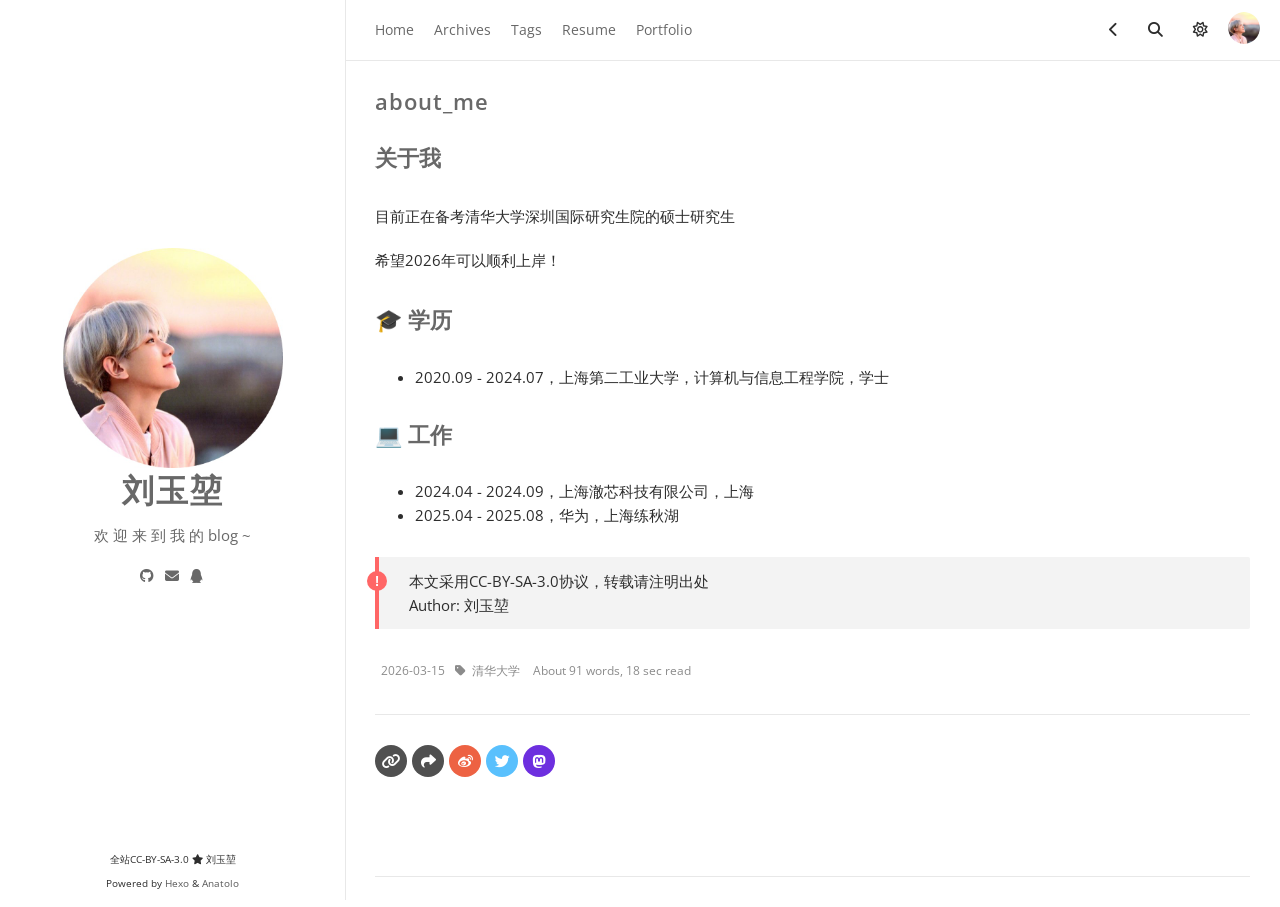
==== 2026/03/15/about-me/index.html @ b04d6e8b "Site updated: 2026-03-17 16:55:32" ====
<!DOCTYPE html><html lang="zh-CN" theme="default"><head><meta charset="utf-8"><meta name="X-UA-Compatible" content="IE=edge"><meta name="author" content="刘玉堃"><title>about_me · 刘玉堃</title><meta name="description" content="关于我目前正在备考清华大学深圳国际研究生院的硕士研究生
希望2026年可以顺利上岸！
🎓 学历
2020.09 - 2024.07，上海第二工业大学，计算机与信息工程学院，学士

💻 工作
2024.04 - 2024.09，上海澈芯科技有限公司，上海
2025.04 - 2025.08，华为，"><meta name="keywords" content="Blog,博客,Hexo"><meta content="width=device-width, initial-scale=1.0, maximum-scale=1.0, user-scalable=0" name="viewport"><meta content="yes" name="apple-mobile-web-app-capable"><meta content="black" name="apple-mobile-web-app-status-bar-style"><meta content="telephone=no" name="format-detection"><meta id="site_data_static" data-url="/"><meta name="renderer" content="webkit"><link rel="shortcut icon" type="image/x-icon" href="/images/yuu.jpg"><link rel="stylesheet" href="/js_complied/bundle.css"><link rel="stylesheet" href="/css/font-awesome.min.css"><link rel="alternate" type="application/atom+xml" title="ATOM 1.0" href="/atom.xml"><link rel="preconnect" href="https://fonts.googleapis.com"><link rel="preconnect" href="https://fonts.gstatic.com" crossorigin><link href="https://fonts.googleapis.com/css2?family=Open+Sans:ital,wght@0,300..800;1,300..800&amp;display=swap" rel="stylesheet"><script src="/js_complied/bundle.js"></script><script>Anatolo.comment.setConfig({"valine":{"enable":false,"appid":null,"appkey":null,"notify":false,"verify":false,"avatar":"mm","placeholder":"hello, world"},"gitment":{"enable":false,"owner":"Your GitHub ID","repo":"Repo to store comments","client_id":"Your client ID","client_secret":"Your client secret"},"gitalk":{"enable":false,"owner":"Your GitHub ID","repo":"Repo to store comments","client_id":"Your client ID","client_secret":"Your client secret"},"duoshuo":null,"disqus":null,"gentie":null})</script><meta name="generator" content="Hexo 8.1.1"></head><body> <main-outlet><div class="page-top animated"><div class="nav"><li><a href="/">Home</a></li><li><a href="/archives">Archives</a></li><li><a href="/tags">Tags</a></li><li><a href="/pdf/resume.pdf">Resume</a></li><li><a href="/pdf/portfolio.pdf">Portfolio</a></li></div><div class="information"><div class="nav_right_btn"><li class="btn-toggle-more"><i class="fa fa-ellipsis"></i></li><li class="btn-go-back"><a class="fa fa-chevron-left" onclick="window.history.go(-1)"> </a></li><li class="btn-search"><a class="fa fa-search" onclick="Anatolo.search.openWindow();"></a></li><li class="btn-toggle-theme"><a class="far fa-sun" onclick="Anatolo.darkLightToggle();"></a></li></div><div class="avatar"><img src="/images/yuu.jpg"></div></div></div><div class="sidebar animated"><div class="sidebar-top"><div class="logo-title"><div class="title"><img src="/images/yuu.jpg" style="width:220px;" alt="favicon"><h3 title=""><a href="/">刘玉堃</a></h3><div class="description"><p>欢 迎 来 到 我 的 blog ~</p></div></div><ul class="social-links"><li><a target="_blank" rel="noopener" href="https://github.com/yuu-liuyukun"><i class="fab fa-github"></i></a></li><li><a href="mailto:2635119206@qq.com"><i class="fa fa-envelope"></i></a></li><li><a href="2635119206"><i class="fab fa-qq"></i></a></li></ul></div></div><div class="footer"><div class="p"><span>全站CC-BY-SA-3.0 </span><i class="fa fa-star"></i><span> 刘玉堃</span></div><div class="by_farbox"><span>Powered by</span><a href="https://hexo.io/zh-cn/" target="_blank"> Hexo</a><span> &</span><a href="https://github.com/Lhcfl/hexo-theme-anatolo" target="_blank"> Anatolo</a></div><div class="beian"></div></div></div><div class="main animated fadeInDown"><div class="autopagerize_page_element"><div class="content"><div class="post-page"><div class="post animated"><div class="post-title"><h3><a>about_me</a></h3></div><div class="post-content"><p><h1 id="关于我"><a href="#关于我" class="headerlink" title="关于我"></a>关于我</h1><p>目前正在备考清华大学深圳国际研究生院的硕士研究生</p>
<p>希望2026年可以顺利上岸！</p>
<h1 id="🎓-学历"><a href="#🎓-学历" class="headerlink" title="🎓 学历"></a>🎓 学历</h1><ul>
<li>2020.09 - 2024.07，上海第二工业大学，计算机与信息工程学院，学士</li>
</ul>
<h1 id="💻-工作"><a href="#💻-工作" class="headerlink" title="💻 工作"></a>💻 工作</h1><ul>
<li>2024.04 - 2024.09，上海澈芯科技有限公司，上海</li>
<li>2025.04 - 2025.08，华为，上海练秋湖</li>
</ul>
</p></div><div class="post-footer"><div class="tip">本文采用CC-BY-SA-3.0协议，转载请注明出处<br>Author: 刘玉堃</div><div class="meta"><div class="info"><i class="fa fa-sun-o"></i><span class="date">2026-03-15</span><i class="fa fa-tag"></i><a class="tag" href="/tags/清华大学/" title="清华大学">清华大学 </a><span>About 91 words, 18 sec  read</span></div></div></div></div><div class="share"><div class="share-btn linkonly"><a class="fa fa-link" onclick="Utils.copyToClipboard(window.location.href)" ref="sidebar"></a></div><div class="share-btn evernote"><a class="fa fa-share" onclick="Anatolo.share.native()" ref="sidebar"></a></div><div class="share-btn weibo"><a class="fab fa-weibo" href="javascript:void((function(s,d,e){try{}catch(e){}var f='http://service.weibo.com/share/share.php?',u=d.location.href,p=['url=',e(u),'&amp;title=',e(d.title),'&amp;appkey=2924220432'].join('');function a(){if(!window.open([f,p].join(''),'mb',['toolbar=0,status=0,resizable=1,width=620,height=450,left=',(s.width-620)/2,',top=',(s.height-450)/2].join('')))u.href=[f,p].join('');};if(/Firefox/.test(navigator.userAgent)){setTimeout(a,0)}else{a()}})(screen,document,encodeURIComponent));"></a></div><div class="share-btn twitter"><a class="fab fa-twitter" target="_blank" rel="noopener" href="http://twitter.com/intent/tweet?text=I%20have%20found%20a%20great%20blog.%0A%0A%E5%88%98%E7%8E%89%E5%A0%83%20%C2%B7%20about_me%0Ahttp://example.com/2026/03/15/about-me/%0A"></a></div><div class="share-btn mastodon"><a class="fab fa-mastodon" target="_blank" rel="noopener" href="https://mastodonshare.com/?text=I%20have%20found%20a%20great%20blog.%0A%0A%E5%88%98%E7%8E%89%E5%A0%83%20%C2%B7%20about_me%0Ahttp://example.com/2026/03/15/about-me/%0A"></a></div></div><div class="pagination"><ul class="clearfix"></ul></div><script>Anatolo.comment.setConfig({"valine":{"enable":false,"appid":null,"appkey":null,"notify":false,"verify":false,"avatar":"mm","placeholder":"hello, world"},"gitment":{"enable":false,"owner":"Your GitHub ID","repo":"Repo to store comments","client_id":"Your client ID","client_secret":"Your client secret"},"gitalk":{"enable":false,"owner":"Your GitHub ID","repo":"Repo to store comments","client_id":"Your client ID","client_secret":"Your client secret"},"duoshuo":null,"disqus":null,"gentie":null})</script></div></div></div></div></main-outlet><script>(async function(){ if (Anatolo.search == null) await Anatolo.getMsg("search-init"); Anatolo.search.config = {translation:{posts:"Posts",pages:"Pages",categories:"Categories",tags:"Tags",untitled:"(Untitled)",} }; })()</script><div class="searchbox ins-search modal-cover"><div class="searchbox-container ins-search-container modal-container"><div class="searchbox-input-wrapper"><input class="searchbox-input ins-search-input" type="text" placeholder="Search..."><span class="searchbox-close"><a class="fa fa-times-circle" onclick="Anatolo.search.closeWindow();"></a></span></div><div class="searchbox-result-wrapper ins-section-wrapper"><div class="ins-section-container"><p>Seraching...</p></div></div></div></div><button class="float-button hide" id="scroll-to-top" onclick="window.scrollTo({top: 0, behavior: 'smooth'})" type="button" title="Scroll to top"><i class="fa fa-angle-up"></i></button><div class="modal-cover" id="success-indicator"><div class="modal-container indicator"><i class="fa fa-check"></i></div></div></body></html>
---- js_complied/bundle.css ----
@charset "UTF-8";
.content {
  height: auto;
  float: right;
  width: calc(100% - 345px);
  margin-top: 60px;
}

.animated {
  animation-fill-mode: both;
  animation-duration: 0.5s;
}

.animated.hinge {
  animation-duration: 0.5s;
}

@keyframes fadeInDown {
  0% {
    opacity: 0;
    transform: translateY(-20px);
  }
  100% {
    opacity: 1;
    transform: translateY(0);
  }
}
.fadeInDown {
  animation-name: fadeInDown;
}

@keyframes fadeOutDown {
  0% {
    opacity: 1;
    transform: translateY(0);
  }
  100% {
    opacity: 0;
    transform: translateY(20px);
  }
}
.fadeOutDown {
  animation-name: fadeOutDown;
}

@keyframes fadeOut {
  0% {
    opacity: 1;
  }
  100% {
    opacity: 0;
  }
}
.fadeOut {
  animation-name: fadeOut;
}

@keyframes fadeIn {
  0% {
    opacity: 0;
  }
  100% {
    opacity: 1;
  }
}
.fadeIn {
  animation-name: fadeIn;
}

.page-top {
  width: calc(100% - 345px);
  position: fixed;
  right: 0;
  z-index: 3;
  transition: background-color 0.8s, border 0.8s;
  background-color: var(--secondary);
  height: 60px;
  border-bottom: 1px solid var(--primary-100);
  display: flex;
  justify-content: space-between;
}
.page-top .nav {
  list-style: none;
  padding: 18px 0 0 10px;
  font-size: 14px;
  max-width: 360px;
  overflow-x: auto;
  overflow-y: hidden;
}
.page-top .nav li {
  position: relative;
  display: initial;
  margin-left: 20px;
}
.page-top .nav a {
  color: var(--secondary-350);
}
.page-top .nav a:hover {
  color: #4786d6;
}
.page-top .nav a.current {
  color: var(--secondary-350);
  padding-bottom: 20px;
  border-bottom: 2px solid #4786d6;
}
.page-top .information {
  margin-top: 12px;
  margin-right: 20px;
  display: flex;
  flex-shrink: 0;
}
.page-top .information .avatar {
  flex: 1 0 auto;
  margin-left: 20px;
}
.page-top .information .avatar img {
  width: 32px;
  height: 32px;
  border-radius: 300px;
}
.page-top .information .nav_right_btn {
  margin-top: 5px;
  margin-right: 0px;
}
.page-top .information .nav_right_btn li {
  display: initial;
  margin-left: 30px;
}
.page-top .information .nav_right_btn li.btn-toggle-more {
  display: none;
}
@media screen and (max-width: 900px) {
  .page-top {
    width: 100%;
    white-space: nowrap;
    overflow-x: hidden;
    overflow-y: hidden;
  }
}
@media screen and (max-width: 500px) {
  .page-top .information {
    background-color: var(--secondary);
  }
  .page-top .information .nav_right_btn.expanded li {
    display: initial;
  }
  .page-top .information .nav_right_btn.expanded li.btn-toggle-more {
    display: none;
  }
  .page-top .information .nav_right_btn li {
    display: none;
  }
  .page-top .information .nav_right_btn li.btn-toggle-more {
    display: initial;
  }
}

.sidebar {
  width: 345px;
  -webkit-background-size: cover;
  background-size: cover;
  background-color: var(--secondary);
  height: 100%;
  transition: all 0.8s;
  top: 0;
  left: 0;
  position: fixed;
  z-index: 4;
  border-right: 1px solid var(--primary-100);
}
.sidebar .logo-title {
  text-align: center;
  margin-top: -50px;
}
.sidebar .logo-title .description {
  font-size: 14px;
  color: var(--secondary-350);
}
.sidebar .logo-title .logo {
  margin: 0 auto;
}
.sidebar .logo-title .title h3 {
  text-transform: none;
  font-size: 2rem;
  font-weight: bold;
  letter-spacing: 2px;
  line-height: 1;
  margin: 0;
}
.sidebar .logo-title .title a {
  text-decoration: none;
  color: var(--secondary-350);
  font-size: 2rem;
  font-weight: bold;
}
.sidebar .social-links {
  list-style: none;
  padding: 0;
  font-size: 14px;
  text-align: center;
}
.sidebar .social-links i {
  margin-right: 3px;
}
.sidebar .social-links li {
  display: inline;
  padding: 0 4px;
  line-height: 0;
}
.sidebar .social-links a {
  color: var(--secondary-350);
}
.sidebar .social-links a:hover {
  color: #4786d6;
}
@media screen and (max-width: 900px) {
  .sidebar {
    width: 100%;
    height: auto;
    position: relative;
    border-right: none;
    z-index: 1;
    top: auto;
  }
  .sidebar .logo-title {
    padding-top: 120px;
    margin-top: 0;
  }
  .sidebar .logo-title .title img {
    width: 100px;
  }
  .sidebar .logo-title .title h3 {
    font-size: 20px;
  }
}

.sidebar-top {
  margin: auto 0;
  display: flex;
  flex-direction: column;
  justify-content: center;
  height: 100%;
}
.sidebar-top .ltr {
  text-align: center;
}

.card {
  margin-left: 5px;
}

.post {
  transition: background-color 0.8s;
  background-color: var(--secondary);
  margin: 30px;
}
.post .post-title h1 {
  text-transform: none;
  font-size: 30px;
  letter-spacing: 5px;
  line-height: 1;
}
.post .post-title h2 {
  text-transform: none;
  letter-spacing: 1px;
  font-size: 28px;
  line-height: 1;
  font-weight: 600;
  color: var(--secondary-350);
}
.post .post-title h3 {
  text-transform: none;
  letter-spacing: 1px;
  line-height: 1;
  font-weight: 600;
  color: var(--primary-high);
  font-size: 22px;
  margin: 0;
}
.post .post-title a {
  text-decoration: none;
  color: var(--secondary-350);
}
.post .post-title a:hover {
  text-decoration: underline;
}
.post .post-content a {
  text-decoration: none;
  color: var(--tertiary);
}
.post .post-content a:hover {
  color: #2f69b3;
}
.post .post-content h1 {
  color: var(--secondary-350);
  font-size: 22px;
  font-weight: 600;
}
.post .post-content h2 {
  color: var(--secondary-350);
  font-size: 20px;
}
.post .post-content h3 {
  color: var(--secondary-350);
  font-size: 18px;
  font-weight: 600;
}
.post .post-content h4 {
  color: var(--secondary-350);
  font-size: 17px;
}
.post .post-content h5 {
  color: var(--secondary-350);
  font-size: 16px;
  font-weight: 600;
}
.post .post-content h6 {
  color: var(--secondary-350);
  font-size: 15px;
}
.post .post-footer {
  padding: 0 0 30px 0;
  border-bottom: 1px solid var(--primary-100);
  transition: border 0.8s;
}
.post .post-footer .meta {
  max-width: 100%;
  height: 25px;
  color: var(--primary-low-mid);
}
.post .post-footer .meta .info {
  float: left;
  font-size: 12px;
}
.post .post-footer .meta .info .date {
  margin-right: 10px;
}
.post .post-footer .meta a {
  text-decoration: none;
  color: var(--primary-low-mid);
  padding-right: 10px;
}
.post .post-footer .meta a:hover {
  color: #4786d6;
}
.post .post-footer .meta i {
  margin-right: 6px;
}
.post .post-footer .tags {
  padding-bottom: 15px;
  font-size: 13px;
}
.post .post-footer .tags ul {
  list-style-type: none;
  display: inline;
  margin: 0;
  padding: 0;
}
.post .post-footer .tags ul li {
  list-style-type: none;
  margin: 0;
  padding-right: 5px;
  display: inline;
}
.post .post-footer .tags a {
  text-decoration: none;
  color: var(--primary-450);
  font-weight: 400;
}
.post .post-footer .tags a:hover {
  text-decoration: none;
}

.pagination {
  margin: 30px;
  padding: 0px 0 56px 0;
  border-bottom: 1px solid var(--primary-100);
  transition: border 0.8s;
}
.pagination ul {
  list-style: none;
  margin: 0;
  padding: 0;
  height: 13px;
}
.pagination ul li {
  margin: 0 2px 0 2px;
  display: inline;
  line-height: 1;
}
.pagination ul li a {
  text-decoration: none;
}
.pagination .pre {
  float: left;
}
.pagination .next {
  float: right;
}

.like-reblog-buttons {
  float: right;
}

.like-button {
  float: right;
  padding: 0 0 0 10px;
}

.reblog-button {
  float: right;
  padding: 0;
}

#install-btn {
  position: fixed;
  bottom: 0px;
  right: 6px;
}

#disqus_thread {
  margin: 30px;
  border-bottom: 1px solid var(--primary-100);
}

.footer {
  clear: both;
  text-align: center;
  font-size: 10px;
  margin: 0 auto;
  bottom: 0;
  position: absolute;
  width: 100%;
  padding-bottom: 5px;
  background-color: var(--secondary);
  transition: background-color 0.8s;
}
.footer a {
  color: var(--secondary-650);
}
.footer a:hover {
  color: #4786d6;
}

.archive {
  width: 100%;
}

.list-with-title {
  font-size: 15px;
  margin: 30px;
  padding: 0;
  line-height: 25px;
}
.list-with-title li {
  list-style-type: none;
  padding: 0;
}
.list-with-title .listing-title {
  font-size: 24px;
  color: var(--secondary-400);
  font-weight: 600;
  line-height: 2.2em;
}
.list-with-title .listing {
  padding: 0;
}
.list-with-title .listing .listing-post {
  padding-bottom: 5px;
  display: flex;
}
.list-with-title .listing .listing-post .post-time {
  flex: 0 0 50px;
  float: right;
  color: var(--secondary-800);
  transition: color 0.8s;
}
.list-with-title .listing .listing-post a {
  flex: 1 1 100%;
  color: var(--secondary-550);
}
.list-with-title .listing .listing-post a:hover {
  color: #4786d6;
}

/* share */
.share {
  margin: 0px 30px;
  display: inline-flex;
}
.share > .share-btn {
  width: 32px;
  height: 32px;
  border-radius: 300px;
  margin-right: 5px;
  background-color: var(--secondary-250);
  transition: all 0.3s;
}
.share > .share-btn a {
  color: var(--secondary);
  padding: 9px;
}
.share > .share-btn:hover {
  background-color: var(--primary);
}
.share .linkonly a {
  padding: 9px 7px;
}
.share .weibo {
  background-color: #ed6243;
}
.share .weibo a {
  color: #fff;
}
.share .weibo:hover {
  background-color: #9c2409;
}
.share .twitter {
  background-color: #59c0fd;
}
.share .twitter a {
  color: #fff;
}
.share .twitter:hover {
  background-color: #2b81b3;
}
.share .mastodon {
  background-color: #6d2fdf;
}
.share .mastodon a {
  color: #fff;
}
.share .mastodon:hover {
  background-color: #4003b1;
}

/* about */
.about {
  margin: 30px;
}
.about h3 {
  font-size: 22px;
}

/* links */
.links {
  margin: 30px;
}
.links h3 {
  font-size: 22px;
}
.links a {
  cursor: pointer;
}

/* Comment style */
.comment-count {
  color: var(--secondary-400);
}

.tab-community {
  color: var(--secondary-400);
}

.read_more {
  font-size: 14px;
}

.back-button {
  padding-top: 30px;
  max-width: 100px;
  padding-left: 40px;
  float: left;
}

/* 默认评论样式 */
#fb_comments_container {
  margin: 30px;
}

/* button style */
a.btn {
  color: var(--secondary-550);
  font-weight: 400;
}

.btn {
  display: inline-block;
  position: relative;
  outline: 0;
  color: var(--primary-450);
  background: transparent;
  font-size: 14px;
  text-align: center;
  text-decoration: none;
  cursor: pointer;
  border: 1px solid var(--primary-150);
  white-space: nowrap;
  font-weight: 400;
  font-style: normal;
  border-radius: 999em;
  transition: color 0.8s, border 0.8s;
}

.btn:hover {
  display: inline-block;
  position: relative;
  outline: 0px;
  color: var(--primary-650);
  background: transparent;
  font-size: 14px;
  text-align: center;
  text-decoration: none;
  cursor: pointer;
  border: 1px solid var(--secondary-250);
  white-space: nowrap;
  font-weight: 400;
  font-style: normal;
  border-radius: 999em;
}

[role=back] {
  padding: 0.5em 1.25em;
  line-height: 1.666em;
}

[role=home] {
  padding: 0.5em 1.25em;
  line-height: 1.666em;
}

[role=navigation] {
  padding: 0.5em 1.25em;
  line-height: 1.666em;
}

[role=tags] {
  padding: 6px 12px;
}

/* Menu样式 */
.menu {
  float: right;
  padding-top: 30px;
}
.menu .btn-down {
  margin: 0px;
}
.menu .btn-down li {
  list-style: none;
  width: 100px;
}
.menu .btn-down li a {
  display: inline-block;
  position: relative;
  padding: 0.5em 1.25em;
  outline: 0;
  color: var(--primary-450);
  background: transparent;
  font-size: 14px;
  text-align: center;
  text-decoration: none;
  cursor: pointer;
  border: 1px solid var(--primary-150);
  white-space: nowrap;
  font-weight: 400;
  font-style: normal;
  border-radius: 999em;
  margin-top: 5px;
}
.menu .btn-down li a:hover {
  position: relative;
  padding: 0.5em 1.25em;
  outline: 0;
  color: var(--secondary);
  background: #3cbd10;
  font-size: 14px;
  text-align: center;
  text-decoration: none;
  cursor: pointer;
  border: 1px solid var(--primary-150);
  white-space: nowrap;
  font-weight: 400;
  font-style: normal;
  border-radius: 999em;
  margin-top: 5px;
}
.menu .btn-down div {
  position: absolute;
  visibility: hidden;
  width: 100px;
  float: right;
}

.page_404 {
  text-align: center;
  padding-top: 50px;
}

/* Tag style */
.tag_btn {
  align-items: center;
  border-radius: 100px;
  color: var(--secondary-250);
  display: inline-flex;
  justify-content: center;
  padding-left: 0.75em;
  padding-right: 0em;
  white-space: nowrap;
  margin: 10px;
}
.tag_btn i {
  margin: 8px;
}
.tag_btn .tag_count {
  align-items: center;
  border-radius: 100px;
  color: var(--secondary-250);
  display: inline-flex;
  font-size: 0.5rem;
  width: 15px;
  height: 15px;
  justify-content: center;
  line-height: 1.5;
  padding: 5px;
  margin: 5px;
  white-space: nowrap;
  background-color: var(--secondary-900);
  transition: background-color 0.8s;
}

/* TOC style */
.tocmenu {
  align-items: center;
  border-top: 1px solid var(--primary-100);
  text-align: center;
  font-size: 13px;
  margin: 0 auto;
  width: 100%;
  list-style: none;
  position: relative;
}

.toclist-container {
  overflow-y: auto;
  max-height: calc(100vh - 600px);
}
.toclist-container::-webkit-scrollbar-thumb {
  color: #4786d6;
  background-color: #4786d6;
}
.toclist-container::-webkit-scrollbar {
  width: 2px;
  color: #4786d6;
  height: auto;
}

.toclist {
  /* width: max-content; */
  border-top: none;
  padding: 0px 30px;
  display: inline-block;
  text-align: left;
}

.in-page.toc-container {
  display: none;
}

@media screen and (max-width: 900px) {
  .post-title h3 {
    line-height: 1.6;
  }
  .content {
    margin-top: 0px;
    top: auto;
    width: 100%;
    z-index: 2;
    /* position: absolute; */
  }
  .footer {
    display: none;
  }
  .tocmenu {
    border-bottom: 1px solid var(--primary-100);
    position: relative;
    text-align: left;
  }
  .toc-mobile .toc-button {
    position: fixed;
    z-index: 900;
    background: #4786d6;
    color: var(--secondary);
    padding: 8px 15px;
    bottom: 0;
    right: 0;
  }
  .toc-mobile:hover .in-page.toc-container {
    right: 0;
  }
  .toclist-container {
    height: auto;
    max-height: calc(100vh - 110px);
  }
  .in-sidebar.toc-container {
    display: none;
  }
  .in-page.toc-container {
    display: block;
    border-left: 1px solid var(--primary-100);
    position: fixed;
    bottom: 0px;
    right: -300px;
    width: 300px;
    transition: all 0.4s;
    background-color: var(--secondary);
    z-index: 999;
  }
  .in-page.toc-container .toc-toggle summary {
    background: #4786d6;
    transition: color 0.8s;
    color: var(--secondary);
    padding: 5px 10px;
  }
  .in-page.toc-container .toc-toggle[open] summary {
    color: #4786d6;
    transition: background-color 0.8s;
    background: var(--secondary);
    padding: 4px;
    text-align: center;
  }
}
.friend-link-container {
  display: inline-block;
}

.friend-link-box {
  width: 350px;
  margin: 10px;
  padding: 10px;
  border: 1px solid var(--primary-100);
  border-radius: 10px;
  display: grid;
  grid-template: auto/84px auto;
}

.friend-link-meta {
  padding: 10px;
}

.friend-link-title {
  font-weight: 700;
}

.friend-link-avatar {
  width: 64px;
  margin-right: 10px;
}

.friend-link-avatar img {
  width: 64px;
}

.float-button {
  position: fixed;
  width: 50px;
  height: 50px;
  background-color: var(--secondary);
  border: 1px solid var(--primary-300);
  right: 10px;
  border-radius: 100%;
  transition: all 0.3s;
}
.float-button:hover {
  background-color: var(--secondary-950);
}
.float-button:active {
  background-color: var(--secondary-900);
}
.float-button.hide {
  transform: translateX(100px);
}
.float-button i {
  font-size: 200%;
  color: var(--primary-500);
}
.float-button#scroll-to-top {
  bottom: 50px;
}

.modal-cover {
  display: none;
  perspective: 50em;
  top: 0;
  left: 0;
  width: 100%;
  height: 100%;
  z-index: 100;
  background: rgba(0, 0, 0, 0.7);
  transform-origin: 0%;
  perspective-origin: top center;
}

.modal-cover.show {
  display: block;
}

.modal-cover,
.modal-cover .modal-container {
  position: fixed;
  overflow: hidden;
}

.modal-cover .modal-container {
  left: 50%;
  z-index: 101;
}

.indicator {
  top: 50vh;
  transform: translate(-35px, -35px);
  width: 70px;
  height: 70px;
  border-radius: 10px;
  background: var(--secondary);
  display: flex;
  align-items: center;
  justify-content: center;
}
.indicator i {
  font-size: 300%;
  color: var(--primary-800);
}

.tip {
  position: relative;
  margin: 2em 0;
  padding: 12px 24px 12px 30px;
  border-left: 4px solid #f66;
  border-top-right-radius: 2px;
  border-bottom-right-radius: 2px;
  background-color: var(--secondary-950);
}
.tip:before {
  position: absolute;
  top: 14px;
  left: -12px;
  content: "!";
  width: 20px;
  height: 20px;
  border-radius: 100%;
  transition: color 0.8s;
  color: var(--secondary);
  font-size: 14px;
  line-height: 20px;
  font-weight: bold;
  text-align: center;
  background-color: #f66;
  font-family: "Dosis", "Source Sans Pro", "Helvetica Neue", Arial, sans-serif;
}

.toc {
  border: 1px solid #f0f0f0;
  margin-bottom: 20px;
  padding: 10px 30px;
}

.tag_box {
  position: relative;
  width: 80%;
  margin-top: 1%;
  margin-left: 7.2%;
}@charset "UTF-8";
:root {
  --mono-font-face: "mononoki", "Consolas", "Roboto Mono", "Lucida Console", "Trebuchet MS", "Courier New", "courier",
    monospace;
}

.content > .post > .post-content > p {
  word-wrap: break-word;
  word-break: break-all;
}

#ds-thread,
#disqus_thread,
#cloud-tie-wrapper {
  margin: 0 30px !important;
}

html {
  -webkit-font-smoothing: antialiased;
  height: 100%;
  max-height: 100%;
  padding: 0;
  margin: 0;
}

body {
  padding: 0;
  margin: 0;
  line-height: 1.6em;
  color: var(--primary-high);
  font-family: "Open Sans", Helvetica, Arial, "PingHei", "PingFang SC", Helvetica, "Work Sans", "Hiragino Sans GB", "Microsoft YaHei", SimSun, sans-serif;
  font-size: 15px;
  width: 100%;
  margin: 0 auto 30px auto;
  background-color: var(--secondary);
  transition: background-color 0.8s, color 0.8s;
}

.clear {
  clear: both;
  display: block;
  overflow: hidden;
  visibility: hidden;
  width: 0;
  height: 0;
}

h1,
h2,
h3,
h4,
h5,
h6 {
  text-rendering: optimizeLegibility;
  line-height: 1;
  margin: 2rem 0;
}

h1 {
  font-size: 2.1rem;
  line-height: 1.2em;
}

h2 {
  font-size: 1.9rem;
  line-height: 1.2em;
}

h3 {
  font-size: 1.75rem;
}

h4 {
  font-size: 1.3rem;
}

h5 {
  font-size: 1.2rem;
}

h6 {
  font-size: 1.1rem;
}

img {
  max-width: 100%;
  height: auto;
}

p,
ul,
ol,
dl {
  margin: 1em 0;
}

ol ol,
ul ul,
ul ol,
ol ul {
  margin: 0.4em 0;
}

ol.toclist-child {
  padding-inline-start: 15px;
}

ul p,
ol p,
li p,
.content li p,
blockquote p,
.content blockquote p,
.post blockquote p,
.post li p {
  margin: 0;
  overflow: visible;
}

a img {
  border: none;
}

p {
  line-height: 1.9em;
  font-weight: 400;
  font-size: 15px;
}

a {
  text-decoration: none;
}

a:link,
a:visited {
  opacity: 1;
  -webkit-transition: all 0.15s linear;
  -moz-transition: all 0.15s linear;
  -o-transition: all 0.15s linear;
  -ms-transition: all 0.15s linear;
  transition: all 0.15s linear;
  color: var(--primary-700);
}

a:hover,
a:active {
  color: var(--tertiary);
}

dl dt {
  float: left;
  width: 180px;
  overflow: hidden;
  clear: left;
  text-align: right;
  text-overflow: ellipsis;
  white-space: nowrap;
  font-weight: bold;
  margin-bottom: 1em;
}
dl dd {
  margin-left: 200px;
  margin-bottom: 1em;
}

hr {
  display: block;
  height: 1px;
  border: 0;
  border-top: 1px solid var(--primary-100);
  margin: 3.2em 0;
  padding: 0;
}

blockquote {
  box-sizing: border-box;
  margin: 1.6em 0 1.6em 0em;
  padding: 0 0 0 1.6em;
  border-left: #f66 0.3em solid;
  background-color: cssrgba(var(--primary-rgb), 0.03);
}
blockquote p {
  margin: 0.8em 0;
  padding: 1em 0;
}
blockquote small {
  display: inline-block;
  margin: 0.8em 0 0.8em 1.5em;
  font-size: 0.9em;
  color: #ccc;
}
blockquote small:before {
  content: "— ";
}
blockquote cite {
  font-weight: bold;
}
blockquote cite a {
  font-weight: normal;
}

mark {
  background-color: #ffc336;
}

code,
tt {
  padding: 1px 3px;
  font-family: var(--mono-font-face);
  white-space: pre-wrap;
  background-color: var(--secondary-950);
  transition: background-color 0.8s, border 0.8s;
  color: var(--primary-700);
  border-radius: 3px;
}

pre {
  font-size: 15px;
  background-color: var(--secondary-950) !important;
  font-family: var(--mono-font-face) !important;
  color: var(--primary-700) !important;
}

kbd {
  display: inline-block;
  margin-bottom: 0.4em;
  padding: 1px 8px;
  border: var(--primary-200) 1px solid;
  color: var(--primary-700);
  font-size: 0.9em;
  font-weight: bold;
  background: var(--primary-50);
  border-radius: 4px;
  box-shadow: 0 1px 0 rgba(0, 0, 0, 0.2), 0 1px 0 0 white inset;
}

table {
  -moz-box-sizing: border-box;
  box-sizing: border-box;
  margin: 1em 0;
  width: 100%;
  max-width: 100%;
  border-width: 1px;
  border-style: solid;
  background-color: transparent;
}

table,
table tr,
table tr td,
table tr th {
  border-color: transparent;
}

table th {
  color: var(--primary-700);
  background-color: rgba(63, 185, 237, 0.15);
}

tr th {
  border-bottom-width: 1px;
  border-bottom-style: solid;
}

tr th,
tr td {
  padding: 5px 20px;
  border-right: 1px solid;
  font-size: 1rem;
}

tr th:last-child,
tr td:last-child {
  border-right: 0px;
}

table th {
  font-weight: bold;
}

table tbody > tr:nth-child(odd) > td,
table tbody > tr:nth-child(odd) > th {
  background-color: var(--secondary-950);
}

.gist {
  font-size: 12px;
}
.gist table {
  margin: 0;
  width: auto;
}
.gist table pre {
  font-size: 12px;
}
.gist table .line-numbers {
  font-size: 12px;
}

.katex .katex-html {
  display: none;
}@charset "UTF-8";
figure.highlight {
  position: relative !important;
  margin: 1em 0 !important;
  border-radius: 2px !important;
  line-height: 1.1em !important;
  background-color: var(--secondary-950) !important;
  overflow-x: auto !important;
  padding-left: 1em;
}
figure.highlight table,
figure.highlight tr,
figure.highlight td {
  width: 100% !important;
  border-collapse: collapse !important;
  padding: 0 !important;
  margin: 0 !important;
}
figure.highlight .gutter {
  width: fit-content !important;
  line-height: 1.5em !important;
  font-size: 15px;
  padding: 0em 1em 0em 0em !important;
  user-select: none;
}
figure.highlight .gutter pre {
  color: rgb(212, 148, 75) !important;
}
body.disable-line-number figure.highlight .gutter {
  display: none;
}
figure.highlight .code pre {
  padding: 1.2em 1em 1.2em 0 !important;
  line-height: 1.5em !important;
  margin: 0 !important;
}
figure.highlight .code:after {
  position: absolute !important;
  top: 0 !important;
  right: 0 !important;
  color: #ccc !important;
  text-align: right !important;
  font-size: 0.75em !important;
  padding: 5px 10px 0 !important;
  line-height: 15px !important;
  height: 15px !important;
  font-weight: 600 !important;
}
figure.highlight.sap-abap .code:after, figure.highlight.abap .code:after {
  content: "ABAP";
}
figure.highlight.abnf .code:after {
  content: "ABNF";
}
figure.highlight.accesslog .code:after {
  content: "Access logs";
}
figure.highlight.ada .code:after {
  content: "Ada";
}
figure.highlight.apex .code:after {
  content: "Apex";
}
figure.highlight.arduino .code:after, figure.highlight.ino .code:after {
  content: "Arduino( C++ w/Arduino libs)";
}
figure.highlight.armasm .code:after, figure.highlight.arm .code:after {
  content: "ARM assembler";
}
figure.highlight.avrasm .code:after {
  content: "AVR assembler";
}
figure.highlight.actionscript .code:after, figure.highlight.as .code:after {
  content: "ActionScript";
}
figure.highlight.alan .code:after, figure.highlight.i .code:after {
  content: "Alan IF";
}
figure.highlight.ln .code:after {
  content: "Alan";
}
figure.highlight.angelscript .code:after, figure.highlight.asc .code:after {
  content: "AngelScript";
}
figure.highlight.apache .code:after, figure.highlight.apacheconf .code:after {
  content: "Apache";
}
figure.highlight.applescript .code:after, figure.highlight.osascript .code:after {
  content: "AppleScript";
}
figure.highlight.arcade .code:after {
  content: "Arcade";
}
figure.highlight.asciidoc .code:after, figure.highlight.adoc .code:after {
  content: "AsciiDoc";
}
figure.highlight.aspectj .code:after {
  content: "AspectJ";
}
figure.highlight.autohotkey .code:after {
  content: "AutoHotkey";
}
figure.highlight.autoit .code:after {
  content: "AutoIt";
}
figure.highlight.awk .code:after, figure.highlight.mawk .code:after, figure.highlight.nawk .code:after, figure.highlight.gawk .code:after {
  content: "Awk";
}
figure.highlight.ballerina .code:after, figure.highlight.bal .code:after {
  content: "Ballerina";
}
figure.highlight.bash .code:after, figure.highlight.sh .code:after, figure.highlight.zsh .code:after {
  content: "Bash";
}
figure.highlight.basic .code:after {
  content: "Basic";
}
figure.highlight.bbcode .code:after {
  content: "BBCode";
}
figure.highlight.blade .code:after {
  content: "Blade( Laravel)";
}
figure.highlight.bnf .code:after {
  content: "BNF";
}
figure.highlight.bqn .code:after {
  content: "BQN";
}
figure.highlight.brainfuck .code:after, figure.highlight.bf .code:after {
  content: "Brainfuck";
}
figure.highlight.csharp .code:after, figure.highlight.cs .code:after {
  content: "C#";
}
figure.highlight.c .code:after, figure.highlight.h .code:after {
  content: "C";
}
figure.highlight.cpp .code:after, figure.highlight.hpp .code:after, figure.highlight.cc .code:after, figure.highlight.hh .code:after, figure.highlight.cxx .code:after, figure.highlight.hxx .code:after, figure.highlight.c\\\+\\\+ .code:after, figure.highlight.h\\\+\\\+ .code:after {
  content: "C++";
}
figure.highlight.cal .code:after {
  content: "C/AL";
}
figure.highlight.c3 .code:after {
  content: "C3";
}
figure.highlight.cos .code:after, figure.highlight.cls .code:after {
  content: "Cache Object Script";
}
figure.highlight.candid .code:after, figure.highlight.did .code:after {
  content: "Candid";
}
figure.highlight.cmake .code:after {
  content: "CMake";
}
figure.highlight.cobol .code:after, figure.highlight.standard-cobol .code:after {
  content: "COBOL";
}
figure.highlight.codeowners .code:after {
  content: "CODEOWNERS";
}
figure.highlight.coq .code:after {
  content: "Coq";
}
figure.highlight.csp .code:after {
  content: "CSP";
}
figure.highlight.css .code:after {
  content: "CSS";
}
figure.highlight.capnproto .code:after, figure.highlight.capnp .code:after {
  content: "Cap’n Proto";
}
figure.highlight.chaos .code:after, figure.highlight.kaos .code:after {
  content: "Chaos";
}
figure.highlight.chapel .code:after, figure.highlight.chpl .code:after {
  content: "Chapel";
}
figure.highlight.cisco .code:after {
  content: "Cisco CLI";
}
figure.highlight.clojure .code:after, figure.highlight.clj .code:after {
  content: "Clojure";
}
figure.highlight.coffeescript .code:after, figure.highlight.coffee .code:after, figure.highlight.cson .code:after, figure.highlight.iced .code:after {
  content: "CoffeeScript";
}
figure.highlight.cpc .code:after {
  content: "CpcdosC+";
}
figure.highlight.crmsh .code:after, figure.highlight.crm .code:after, figure.highlight.pcmk .code:after {
  content: "Crmsh";
}
figure.highlight.crystal .code:after, figure.highlight.cr .code:after {
  content: "Crystal";
}
figure.highlight.curl .code:after {
  content: "cURL";
}
figure.highlight.cypher .code:after {
  content: "Cypher( Neo4j)";
}
figure.highlight.d .code:after {
  content: "D";
}
figure.highlight.dafny .code:after {
  content: "Dafny";
}
figure.highlight.dart .code:after {
  content: "Dart";
}
figure.highlight.dpr .code:after, figure.highlight.dfm .code:after, figure.highlight.pas .code:after, figure.highlight.pascal .code:after {
  content: "Delphi";
}
figure.highlight.diff .code:after, figure.highlight.patch .code:after {
  content: "Diff";
}
figure.highlight.django .code:after, figure.highlight.jinja .code:after {
  content: "Django";
}
figure.highlight.dns .code:after, figure.highlight.zone .code:after, figure.highlight.bind .code:after {
  content: "DNS Zone file";
}
figure.highlight.dockerfile .code:after, figure.highlight.docker .code:after {
  content: "Dockerfile";
}
figure.highlight.dos .code:after, figure.highlight.bat .code:after, figure.highlight.cmd .code:after {
  content: "DOS";
}
figure.highlight.dsconfig .code:after {
  content: "dsconfig";
}
figure.highlight.dts .code:after {
  content: "DTS( Device Tree)";
}
figure.highlight.dust .code:after, figure.highlight.dst .code:after {
  content: "Dust";
}
figure.highlight.dylan .code:after {
  content: "Dylan";
}
figure.highlight.ebnf .code:after {
  content: "EBNF";
}
figure.highlight.elixir .code:after {
  content: "Elixir";
}
figure.highlight.elm .code:after {
  content: "Elm";
}
figure.highlight.erlang .code:after, figure.highlight.erl .code:after {
  content: "Erlang";
}
figure.highlight.excel .code:after, figure.highlight.xls .code:after, figure.highlight.xlsx .code:after {
  content: "Excel";
}
figure.highlight.extempore .code:after, figure.highlight.xtlang .code:after, figure.highlight.xtm .code:after {
  content: "Extempore";
}
figure.highlight.fsharp .code:after, figure.highlight.fs .code:after, figure.highlight.fsx .code:after, figure.highlight.fsi .code:after, figure.highlight.fsscript .code:after {
  content: "F#";
}
figure.highlight.fix .code:after {
  content: "FIX";
}
figure.highlight.flix .code:after {
  content: "Flix";
}
figure.highlight.fortran .code:after, figure.highlight.f90 .code:after, figure.highlight.f95 .code:after {
  content: "Fortran";
}
figure.highlight.func .code:after {
  content: "FunC";
}
figure.highlight.gcode .code:after, figure.highlight.nc .code:after {
  content: "G-Code";
}
figure.highlight.gams .code:after, figure.highlight.gms .code:after {
  content: "Gams";
}
figure.highlight.gauss .code:after, figure.highlight.gss .code:after {
  content: "GAUSS";
}
figure.highlight.godot .code:after, figure.highlight.gdscript .code:after {
  content: "GDScript";
}
figure.highlight.gherkin .code:after {
  content: "Gherkin";
}
figure.highlight.hbs .code:after, figure.highlight.glimmer .code:after, figure.highlight.htmlbars .code:after {
  content: "Glimmer and EmberJS";
}
figure.highlight.gn .code:after, figure.highlight.gni .code:after {
  content: "GN for Ninja";
}
figure.highlight.go .code:after, figure.highlight.golang .code:after {
  content: "Go";
}
figure.highlight.gf .code:after {
  content: "Grammatical Framework";
}
figure.highlight.golo .code:after, figure.highlight.gololang .code:after {
  content: "Golo";
}
figure.highlight.gradle .code:after {
  content: "Gradle";
}
figure.highlight.graphql .code:after, figure.highlight.gql .code:after {
  content: "GraphQL";
}
figure.highlight.groovy .code:after {
  content: "Groovy";
}
figure.highlight.gsql .code:after {
  content: "GSQL";
}
figure.highlight.xml .code:after, figure.highlight.html .code:after, figure.highlight.xhtml .code:after, figure.highlight.rss .code:after, figure.highlight.atom .code:after, figure.highlight.xjb .code:after, figure.highlight.xsd .code:after, figure.highlight.xsl .code:after, figure.highlight.plist .code:after, figure.highlight.svg .code:after {
  content: "HTML, XML";
}
figure.highlight.http .code:after, figure.highlight.https .code:after {
  content: "HTTP";
}
figure.highlight.haml .code:after {
  content: "Haml";
}
figure.highlight.handlebars .code:after, figure.highlight.hbs .code:after {
  content: "Handlebars";
}
figure.highlight.haskell .code:after, figure.highlight.hs .code:after {
  content: "Haskell";
}
figure.highlight.haxe .code:after, figure.highlight.hx .code:after {
  content: "Haxe";
}
figure.highlight.hlsl .code:after {
  content: "High-level shader language";
}
figure.highlight.hy .code:after, figure.highlight.hylang .code:after {
  content: "Hy";
}
figure.highlight.ini .code:after, figure.highlight.toml .code:after {
  content: "Ini, TOML";
}
figure.highlight.inform7 .code:after, figure.highlight.i7 .code:after {
  content: "Inform7";
}
figure.highlight.irpf90 .code:after {
  content: "IRPF90";
}
figure.highlight.iptables .code:after {
  content: "Iptables";
}
figure.highlight.json .code:after, figure.highlight.jsonc .code:after {
  content: "JSON";
}
figure.highlight.java .code:after, figure.highlight.jsp .code:after {
  content: "Java";
}
figure.highlight.javascript .code:after, figure.highlight.js .code:after, figure.highlight.jsx .code:after {
  content: "JavaScript";
}
figure.highlight.jolie .code:after, figure.highlight.iol .code:after, figure.highlight.ol .code:after {
  content: "Jolie";
}
figure.highlight.julia .code:after, figure.highlight.jl .code:after {
  content: "Julia";
}
figure.highlight.julia-repl .code:after {
  content: "Julia REPL";
}
figure.highlight.kotlin .code:after, figure.highlight.kt .code:after {
  content: "Kotlin";
}
figure.highlight.lang .code:after {
  content: "Lang";
}
figure.highlight.tex .code:after {
  content: "LaTeX";
}
figure.highlight.leaf .code:after {
  content: "Leaf";
}
figure.highlight.lean .code:after {
  content: "Lean";
}
figure.highlight.lasso .code:after, figure.highlight.ls .code:after, figure.highlight.lassoscript .code:after {
  content: "Lasso";
}
figure.highlight.less .code:after {
  content: "Less";
}
figure.highlight.ldif .code:after {
  content: "LDIF";
}
figure.highlight.lisp .code:after {
  content: "Lisp";
}
figure.highlight.livecodeserver .code:after {
  content: "LiveCode Server";
}
figure.highlight.livescript .code:after, figure.highlight.ls .code:after {
  content: "LiveScript";
}
figure.highlight.lookml .code:after {
  content: "LookML";
}
figure.highlight.lua .code:after {
  content: "Lua";
}
figure.highlight.luau .code:after {
  content: "Luau";
}
figure.highlight.macaulay2 .code:after {
  content: "Macaulay2";
}
figure.highlight.makefile .code:after, figure.highlight.mk .code:after, figure.highlight.mak .code:after, figure.highlight.make .code:after {
  content: "Makefile";
}
figure.highlight.markdown .code:after, figure.highlight.md .code:after, figure.highlight.mkdown .code:after, figure.highlight.mkd .code:after {
  content: "Markdown";
}
figure.highlight.mathematica .code:after, figure.highlight.mma .code:after, figure.highlight.wl .code:after {
  content: "Mathematica";
}
figure.highlight.matlab .code:after {
  content: "Matlab";
}
figure.highlight.maxima .code:after {
  content: "Maxima";
}
figure.highlight.mel .code:after {
  content: "Maya Embedded Language";
}
figure.highlight.mercury .code:after {
  content: "Mercury";
}
figure.highlight.mips .code:after, figure.highlight.mipsasm .code:after {
  content: "MIPS Assembler";
}
figure.highlight.mint .code:after {
  content: "Mint";
}
figure.highlight.mirth .code:after {
  content: "Mirth";
}
figure.highlight.mirc .code:after, figure.highlight.mrc .code:after {
  content: "mIRC Scripting Language";
}
figure.highlight.mizar .code:after {
  content: "Mizar";
}
figure.highlight.mkb .code:after {
  content: "MKB";
}
figure.highlight.mlir .code:after {
  content: "MLIR";
}
figure.highlight.mojolicious .code:after {
  content: "Mojolicious";
}
figure.highlight.monkey .code:after {
  content: "Monkey";
}
figure.highlight.moonscript .code:after, figure.highlight.moon .code:after {
  content: "Moonscript";
}
figure.highlight.motoko .code:after, figure.highlight.mo .code:after {
  content: "Motoko";
}
figure.highlight.n1ql .code:after {
  content: "N1QL";
}
figure.highlight.nsis .code:after {
  content: "NSIS";
}
figure.highlight.never .code:after {
  content: "Never";
}
figure.highlight.nginx .code:after, figure.highlight.nginxconf .code:after {
  content: "Nginx";
}
figure.highlight.nim .code:after, figure.highlight.nimrod .code:after {
  content: "Nim";
}
figure.highlight.nix .code:after {
  content: "Nix";
}
figure.highlight.oak .code:after {
  content: "Oak";
}
figure.highlight.ocl .code:after {
  content: "Object Constraint Language";
}
figure.highlight.ocaml .code:after, figure.highlight.ml .code:after {
  content: "OCaml";
}
figure.highlight.objectivec .code:after, figure.highlight.mm .code:after, figure.highlight.objc .code:after, figure.highlight.obj-c .code:after {
  content: "Objective C";
}
figure.highlight.glsl .code:after {
  content: "OpenGL Shading Language";
}
figure.highlight.openscad .code:after, figure.highlight.scad .code:after {
  content: "OpenSCAD";
}
figure.highlight.ruleslanguage .code:after {
  content: "Oracle Rules Language";
}
figure.highlight.oxygene .code:after {
  content: "Oxygene";
}
figure.highlight.pf .code:after {
  content: "PF";
}
figure.highlight.php .code:after {
  content: "PHP";
}
figure.highlight.papyrus .code:after, figure.highlight.psc .code:after {
  content: "Papyrus";
}
figure.highlight.parser3 .code:after {
  content: "Parser3";
}
figure.highlight.perl .code:after, figure.highlight.pl .code:after, figure.highlight.pm .code:after {
  content: "Perl";
}
figure.highlight.phix .code:after {
  content: "Phix";
}
figure.highlight.pine .code:after, figure.highlight.pinescript .code:after {
  content: "Pine Script";
}
figure.highlight.plaintext .code:after, figure.highlight.txt .code:after, figure.highlight.text .code:after {
  content: "Plaintext";
}
figure.highlight.pony .code:after {
  content: "Pony";
}
figure.highlight.pgsql .code:after, figure.highlight.postgres .code:after, figure.highlight.postgresql .code:after {
  content: "PostgreSQL & PL/pgSQL";
}
figure.highlight.powershell .code:after, figure.highlight.ps .code:after, figure.highlight.ps1 .code:after {
  content: "PowerShell";
}
figure.highlight.processing .code:after {
  content: "Processing";
}
figure.highlight.prolog .code:after {
  content: "Prolog";
}
figure.highlight.properties .code:after {
  content: "Properties";
}
figure.highlight.proto .code:after, figure.highlight.protobuf .code:after {
  content: "Protocol Buffers";
}
figure.highlight.puppet .code:after, figure.highlight.pp .code:after {
  content: "Puppet";
}
figure.highlight.python .code:after, figure.highlight.py .code:after, figure.highlight.gyp .code:after {
  content: "Python";
}
figure.highlight.profile .code:after {
  content: "Python profiler results";
}
figure.highlight.python-repl .code:after, figure.highlight.pycon .code:after {
  content: "Python REPL";
}
figure.highlight.qsharp .code:after {
  content: "Q#";
}
figure.highlight.k .code:after, figure.highlight.kdb .code:after {
  content: "Q";
}
figure.highlight.qml .code:after {
  content: "QML";
}
figure.highlight.r .code:after {
  content: "R";
}
figure.highlight.cshtml .code:after, figure.highlight.razor .code:after, figure.highlight.razor-cshtml .code:after {
  content: "Razor CSHTML";
}
figure.highlight.reasonml .code:after, figure.highlight.re .code:after {
  content: "ReasonML";
}
figure.highlight.redbol .code:after, figure.highlight.rebol .code:after, figure.highlight.red .code:after, figure.highlight.red-system .code:after {
  content: "Rebol & Red";
}
figure.highlight.rib .code:after {
  content: "RenderMan RIB";
}
figure.highlight.rsl .code:after {
  content: "RenderMan RSL";
}
figure.highlight.rescript .code:after, figure.highlight.res .code:after {
  content: "ReScript";
}
figure.highlight.risc .code:after, figure.highlight.riscript .code:after {
  content: "RiScript";
}
figure.highlight.riscv .code:after, figure.highlight.riscvasm .code:after {
  content: "RISC-V Assembly";
}
figure.highlight.graph .code:after, figure.highlight.instances .code:after {
  content: "Roboconf";
}
figure.highlight.robot .code:after, figure.highlight.rf .code:after {
  content: "Robot Framework";
}
figure.highlight.rpm-specfile .code:after, figure.highlight.rpm .code:after, figure.highlight.spec .code:after, figure.highlight.rpm-spec .code:after, figure.highlight.specfile .code:after {
  content: "RPM spec files";
}
figure.highlight.ruby .code:after, figure.highlight.rb .code:after, figure.highlight.gemspec .code:after, figure.highlight.podspec .code:after, figure.highlight.thor .code:after, figure.highlight.irb .code:after {
  content: "Ruby";
}
figure.highlight.rust .code:after, figure.highlight.rs .code:after {
  content: "Rust";
}
figure.highlight.rvt .code:after, figure.highlight.rvt-script .code:after {
  content: "RVT Script";
}
figure.highlight.sas .code:after {
  content: "SAS";
}
figure.highlight.scss .code:after {
  content: "SCSS";
}
figure.highlight.sql .code:after {
  content: "SQL";
}
figure.highlight.p21 .code:after, figure.highlight.step .code:after, figure.highlight.stp .code:after {
  content: "STEP Part 21";
}
figure.highlight.scala .code:after {
  content: "Scala";
}
figure.highlight.scheme .code:after {
  content: "Scheme";
}
figure.highlight.scilab .code:after, figure.highlight.sci .code:after {
  content: "Scilab";
}
figure.highlight.sfz .code:after {
  content: "SFZ";
}
figure.highlight.shexc .code:after {
  content: "Shape Expressions";
}
figure.highlight.shell .code:after, figure.highlight.console .code:after {
  content: "Shell";
}
figure.highlight.smali .code:after {
  content: "Smali";
}
figure.highlight.smalltalk .code:after, figure.highlight.st .code:after {
  content: "Smalltalk";
}
figure.highlight.sml .code:after, figure.highlight.ml .code:after {
  content: "SML";
}
figure.highlight.solidity .code:after, figure.highlight.sol .code:after {
  content: "Solidity";
}
figure.highlight.spl .code:after {
  content: "Splunk SPL";
}
figure.highlight.stan .code:after, figure.highlight.stanfuncs .code:after {
  content: "Stan";
}
figure.highlight.stata .code:after {
  content: "Stata";
}
figure.highlight.iecst .code:after, figure.highlight.scl .code:after, figure.highlight.stl .code:after, figure.highlight.structured-text .code:after {
  content: "Structured Text";
}
figure.highlight.stylus .code:after, figure.highlight.styl .code:after {
  content: "Stylus";
}
figure.highlight.subunit .code:after {
  content: "SubUnit";
}
figure.highlight.supercollider .code:after, figure.highlight.sc .code:after {
  content: "Supercollider";
}
figure.highlight.svelte .code:after {
  content: "Svelte";
}
figure.highlight.swift .code:after {
  content: "Swift";
}
figure.highlight.tcl .code:after, figure.highlight.tk .code:after {
  content: "Tcl";
}
figure.highlight.terraform .code:after, figure.highlight.tf .code:after, figure.highlight.hcl .code:after {
  content: "Terraform( HCL)";
}
figure.highlight.tap .code:after {
  content: "Test Anything Protocol";
}
figure.highlight.thrift .code:after {
  content: "Thrift";
}
figure.highlight.toit .code:after {
  content: "Toit";
}
figure.highlight.tp .code:after {
  content: "TP";
}
figure.highlight.tsql .code:after {
  content: "Transact-SQL";
}
figure.highlight.twig .code:after, figure.highlight.craftcms .code:after {
  content: "Twig";
}
figure.highlight.typescript .code:after, figure.highlight.ts .code:after, figure.highlight.tsx .code:after, figure.highlight.mts .code:after, figure.highlight.cts .code:after {
  content: "TypeScript";
}
figure.highlight.unicorn-rails-log .code:after {
  content: "Unicorn Rails log";
}
figure.highlight.unison .code:after, figure.highlight.u .code:after {
  content: "Unison";
}
figure.highlight.vbnet .code:after, figure.highlight.vb .code:after {
  content: "VB.Net";
}
figure.highlight.vba .code:after {
  content: "VBA";
}
figure.highlight.vbscript .code:after, figure.highlight.vbs .code:after {
  content: "VBScript";
}
figure.highlight.vhdl .code:after {
  content: "VHDL";
}
figure.highlight.vala .code:after {
  content: "Vala";
}
figure.highlight.verilog .code:after, figure.highlight.v .code:after {
  content: "Verilog";
}
figure.highlight.vim .code:after {
  content: "Vim Script";
}
figure.highlight.wgsl .code:after {
  content: "WGSL";
}
figure.highlight.xsharp .code:after, figure.highlight.xs .code:after, figure.highlight.prg .code:after {
  content: "X#";
}
figure.highlight.axapta .code:after {
  content: "X++";
}
figure.highlight.x86asm .code:after {
  content: "x86 Assembly";
}
figure.highlight.x86asmatt .code:after {
  content: "x86 Assembly (AT&T)";
}
figure.highlight.xl .code:after, figure.highlight.tao .code:after {
  content: "XL";
}
figure.highlight.xquery .code:after, figure.highlight.xpath .code:after, figure.highlight.xq .code:after, figure.highlight.xqm .code:after {
  content: "XQuery";
}
figure.highlight.yml .code:after, figure.highlight.yaml .code:after {
  content: "YAML";
}
figure.highlight.zenscript .code:after, figure.highlight.zs .code:after {
  content: "ZenScript";
}
figure.highlight.zephir .code:after, figure.highlight.zep .code:after {
  content: "Zephir";
}
figure.highlight.zig .code:after {
  content: "Zig";
}

pre .function .keyword,
pre .constant {
  color: #0092db !important;
}
pre .keyword,
pre .attribute {
  color: #e96900 !important;
}
pre .number,
pre .literal {
  color: #ae81ff !important;
}
pre .tag,
pre .tag .title,
pre .change,
pre .winutils,
pre .flow,
pre .lisp .title,
pre .clojure .built_in,
pre .nginx .title,
pre .tex .special {
  color: #2973b7 !important;
}
pre .symbol,
pre .symbol .string,
pre .value,
pre .regexp {
  color: #42b983 !important;
}
pre .title {
  color: #83b917 !important;
}
pre .tag .value,
pre .string,
pre .subst,
pre .haskell .type,
pre .preprocessor,
pre .ruby .class .parent,
pre .built_in,
pre .sql .aggregate,
pre .django .template_tag,
pre .django .variable,
pre .smalltalk .class,
pre .javadoc,
pre .django .filter .argument,
pre .smalltalk .localvars,
pre .smalltalk .array,
pre .attr_selector,
pre .pseudo,
pre .addition,
pre .stream,
pre .envvar,
pre .apache .tag,
pre .apache .cbracket,
pre .tex .command,
pre .prompt {
  color: #42b983 !important;
}
pre .comment,
pre .java .annotation,
pre .python .decorator,
pre .template_comment,
pre .pi,
pre .doctype,
pre .shebang,
pre .apache .sqbracket,
pre .tex .formula {
  color: #b3b3b3 !important;
}
pre .deletion {
  color: #ba4545 !important;
}
pre .coffeescript .javascript,
pre .javascript .xml,
pre .tex .formula,
pre .xml .javascript,
pre .xml .vbscript,
pre .xml .css,
pre .xml .cdata {
  opacity: 0.5 !important;
}html[theme=default] {
  --primary-rgb: 22, 22, 22;
  --primary: rgb(22, 22, 22);
  --primary-50: #f3f3f3;
  --primary-100: #e8e8e8;
  --primary-150: gainsboro;
  --primary-200: #d0d0d0;
  --primary-250: #c5c5c5;
  --primary-300: #b9b9b9;
  --primary-350: #adadad;
  --primary-400: #a2a2a2;
  --primary-450: #969696;
  --primary-500: #8b8b8b;
  --primary-550: #7f7f7f;
  --primary-600: #737373;
  --primary-650: #686868;
  --primary-700: #5c5c5c;
  --primary-750: #505050;
  --primary-800: #454545;
  --primary-850: #393939;
  --primary-900: #2d2d2d;
  --primary-950: #222222;
  --primary-high: #2d2d2d;
  --primary-midium: #5c5c5c;
  --primary-low-mid: #8b8b8b;
  --primary-low: #d0d0d0;
  --primary-very-low: white;
  --secondary-rgb: 255, 255, 255;
  --secondary: rgb(255, 255, 255);
  --secondary-50: #222222;
  --secondary-100: #2d2d2d;
  --secondary-150: #393939;
  --secondary-200: #454545;
  --secondary-250: #505050;
  --secondary-300: #5c5c5c;
  --secondary-350: #686868;
  --secondary-400: #737373;
  --secondary-450: #7f7f7f;
  --secondary-500: #8b8b8b;
  --secondary-550: #969696;
  --secondary-600: #a2a2a2;
  --secondary-650: #adadad;
  --secondary-700: #b9b9b9;
  --secondary-750: #c5c5c5;
  --secondary-800: #d0d0d0;
  --secondary-850: gainsboro;
  --secondary-900: #e8e8e8;
  --secondary-950: #f3f3f3;
  --secondary-high: #e8e8e8;
  --secondary-midium: #b9b9b9;
  --secondary-low-mid: #8b8b8b;
  --secondary-low: #454545;
  --secondary-very-low: #161616;
  --tertiary-rgb: 71, 134, 214;
  --tertiary: rgb(71, 134, 214);
  --tertiary-50: #f6f9fd;
  --tertiary-100: #edf3fb;
  --tertiary-150: #e3edf9;
  --tertiary-200: #dae7f7;
  --tertiary-250: #d1e1f5;
  --tertiary-300: #c8dbf3;
  --tertiary-350: #bfd5f1;
  --tertiary-400: #b5cfef;
  --tertiary-450: #acc9ed;
  --tertiary-500: #a3c3eb;
  --tertiary-550: #9abce8;
  --tertiary-600: #91b6e6;
  --tertiary-650: #87b0e4;
  --tertiary-700: #7eaae2;
  --tertiary-750: #75a4e0;
  --tertiary-800: #6c9ede;
  --tertiary-850: #6398dc;
  --tertiary-900: #5992da;
  --tertiary-950: #508cd8;
  --tertiary-high: #5992da;
  --tertiary-midium: #7eaae2;
  --tertiary-low-mid: #a3c3eb;
  --tertiary-low: #dae7f7;
  --tertiary-very-low: white;
}

@media (prefers-color-scheme: dark) {
  html[theme=default] {
    --primary-rgb: 255, 255, 255;
    --primary: rgb(255, 255, 255);
    --primary-50: #333333;
    --primary-100: #3e3e3e;
    --primary-150: #484848;
    --primary-200: #535353;
    --primary-250: #5e5e5e;
    --primary-300: dimgray;
    --primary-350: #737373;
    --primary-400: #7e7e7e;
    --primary-450: #898989;
    --primary-500: #949494;
    --primary-550: #9e9e9e;
    --primary-600: darkgray;
    --primary-650: #b4b4b4;
    --primary-700: #bfbfbf;
    --primary-750: #c9c9c9;
    --primary-800: #d4d4d4;
    --primary-850: #dfdfdf;
    --primary-900: #eaeaea;
    --primary-950: #f4f4f4;
    --primary-high: #eaeaea;
    --primary-midium: #bfbfbf;
    --primary-low-mid: #949494;
    --primary-low: #535353;
    --primary-very-low: #282828;
    --secondary-rgb: 40, 40, 40;
    --secondary: rgb(40, 40, 40);
    --secondary-50: #f4f4f4;
    --secondary-100: #eaeaea;
    --secondary-150: #dfdfdf;
    --secondary-200: #d4d4d4;
    --secondary-250: #c9c9c9;
    --secondary-300: #bfbfbf;
    --secondary-350: #b4b4b4;
    --secondary-400: darkgray;
    --secondary-450: #9e9e9e;
    --secondary-500: #949494;
    --secondary-550: #898989;
    --secondary-600: #7e7e7e;
    --secondary-650: #737373;
    --secondary-700: dimgray;
    --secondary-750: #5e5e5e;
    --secondary-800: #535353;
    --secondary-850: #484848;
    --secondary-900: #3e3e3e;
    --secondary-950: #333333;
    --secondary-high: #3e3e3e;
    --secondary-midium: dimgray;
    --secondary-low-mid: #949494;
    --secondary-low: #d4d4d4;
    --secondary-very-low: white;
    --tertiary-rgb: 181, 206, 255;
    --tertiary: rgb(181, 206, 255);
    --tertiary-50: #2f3033;
    --tertiary-100: #36393e;
    --tertiary-150: #3d4148;
    --tertiary-200: #444953;
    --tertiary-250: #4b525e;
    --tertiary-300: #525a69;
    --tertiary-350: #596273;
    --tertiary-400: #606a7e;
    --tertiary-450: #677389;
    --tertiary-500: #6f7b94;
    --tertiary-550: #76839e;
    --tertiary-600: #7d8ca9;
    --tertiary-650: #8494b4;
    --tertiary-700: #8b9cbf;
    --tertiary-750: #92a5c9;
    --tertiary-800: #99add4;
    --tertiary-850: #a0b5df;
    --tertiary-900: #a7bdea;
    --tertiary-950: #aec6f4;
    --tertiary-high: #a7bdea;
    --tertiary-midium: #8b9cbf;
    --tertiary-low-mid: #6f7b94;
    --tertiary-low: #444953;
    --tertiary-very-low: #282828;
  }
}
html[theme=dark] {
  --primary-rgb: 255, 255, 255;
  --primary: rgb(255, 255, 255);
  --primary-50: #333333;
  --primary-100: #3e3e3e;
  --primary-150: #484848;
  --primary-200: #535353;
  --primary-250: #5e5e5e;
  --primary-300: dimgray;
  --primary-350: #737373;
  --primary-400: #7e7e7e;
  --primary-450: #898989;
  --primary-500: #949494;
  --primary-550: #9e9e9e;
  --primary-600: darkgray;
  --primary-650: #b4b4b4;
  --primary-700: #bfbfbf;
  --primary-750: #c9c9c9;
  --primary-800: #d4d4d4;
  --primary-850: #dfdfdf;
  --primary-900: #eaeaea;
  --primary-950: #f4f4f4;
  --primary-high: #eaeaea;
  --primary-midium: #bfbfbf;
  --primary-low-mid: #949494;
  --primary-low: #535353;
  --primary-very-low: #282828;
  --secondary-rgb: 40, 40, 40;
  --secondary: rgb(40, 40, 40);
  --secondary-50: #f4f4f4;
  --secondary-100: #eaeaea;
  --secondary-150: #dfdfdf;
  --secondary-200: #d4d4d4;
  --secondary-250: #c9c9c9;
  --secondary-300: #bfbfbf;
  --secondary-350: #b4b4b4;
  --secondary-400: darkgray;
  --secondary-450: #9e9e9e;
  --secondary-500: #949494;
  --secondary-550: #898989;
  --secondary-600: #7e7e7e;
  --secondary-650: #737373;
  --secondary-700: dimgray;
  --secondary-750: #5e5e5e;
  --secondary-800: #535353;
  --secondary-850: #484848;
  --secondary-900: #3e3e3e;
  --secondary-950: #333333;
  --secondary-high: #3e3e3e;
  --secondary-midium: dimgray;
  --secondary-low-mid: #949494;
  --secondary-low: #d4d4d4;
  --secondary-very-low: white;
  --tertiary-rgb: 181, 206, 255;
  --tertiary: rgb(181, 206, 255);
  --tertiary-50: #2f3033;
  --tertiary-100: #36393e;
  --tertiary-150: #3d4148;
  --tertiary-200: #444953;
  --tertiary-250: #4b525e;
  --tertiary-300: #525a69;
  --tertiary-350: #596273;
  --tertiary-400: #606a7e;
  --tertiary-450: #677389;
  --tertiary-500: #6f7b94;
  --tertiary-550: #76839e;
  --tertiary-600: #7d8ca9;
  --tertiary-650: #8494b4;
  --tertiary-700: #8b9cbf;
  --tertiary-750: #92a5c9;
  --tertiary-800: #99add4;
  --tertiary-850: #a0b5df;
  --tertiary-900: #a7bdea;
  --tertiary-950: #aec6f4;
  --tertiary-high: #a7bdea;
  --tertiary-midium: #8b9cbf;
  --tertiary-low-mid: #6f7b94;
  --tertiary-low: #444953;
  --tertiary-very-low: #282828;
}

html[theme=light] {
  --primary-rgb: 22, 22, 22;
  --primary: rgb(22, 22, 22);
  --primary-50: #f3f3f3;
  --primary-100: #e8e8e8;
  --primary-150: gainsboro;
  --primary-200: #d0d0d0;
  --primary-250: #c5c5c5;
  --primary-300: #b9b9b9;
  --primary-350: #adadad;
  --primary-400: #a2a2a2;
  --primary-450: #969696;
  --primary-500: #8b8b8b;
  --primary-550: #7f7f7f;
  --primary-600: #737373;
  --primary-650: #686868;
  --primary-700: #5c5c5c;
  --primary-750: #505050;
  --primary-800: #454545;
  --primary-850: #393939;
  --primary-900: #2d2d2d;
  --primary-950: #222222;
  --primary-high: #2d2d2d;
  --primary-midium: #5c5c5c;
  --primary-low-mid: #8b8b8b;
  --primary-low: #d0d0d0;
  --primary-very-low: white;
  --secondary-rgb: 255, 255, 255;
  --secondary: rgb(255, 255, 255);
  --secondary-50: #222222;
  --secondary-100: #2d2d2d;
  --secondary-150: #393939;
  --secondary-200: #454545;
  --secondary-250: #505050;
  --secondary-300: #5c5c5c;
  --secondary-350: #686868;
  --secondary-400: #737373;
  --secondary-450: #7f7f7f;
  --secondary-500: #8b8b8b;
  --secondary-550: #969696;
  --secondary-600: #a2a2a2;
  --secondary-650: #adadad;
  --secondary-700: #b9b9b9;
  --secondary-750: #c5c5c5;
  --secondary-800: #d0d0d0;
  --secondary-850: gainsboro;
  --secondary-900: #e8e8e8;
  --secondary-950: #f3f3f3;
  --secondary-high: #e8e8e8;
  --secondary-midium: #b9b9b9;
  --secondary-low-mid: #8b8b8b;
  --secondary-low: #454545;
  --secondary-very-low: #161616;
  --tertiary-rgb: 71, 134, 214;
  --tertiary: rgb(71, 134, 214);
  --tertiary-50: #f6f9fd;
  --tertiary-100: #edf3fb;
  --tertiary-150: #e3edf9;
  --tertiary-200: #dae7f7;
  --tertiary-250: #d1e1f5;
  --tertiary-300: #c8dbf3;
  --tertiary-350: #bfd5f1;
  --tertiary-400: #b5cfef;
  --tertiary-450: #acc9ed;
  --tertiary-500: #a3c3eb;
  --tertiary-550: #9abce8;
  --tertiary-600: #91b6e6;
  --tertiary-650: #87b0e4;
  --tertiary-700: #7eaae2;
  --tertiary-750: #75a4e0;
  --tertiary-800: #6c9ede;
  --tertiary-850: #6398dc;
  --tertiary-900: #5992da;
  --tertiary-950: #508cd8;
  --tertiary-high: #5992da;
  --tertiary-midium: #7eaae2;
  --tertiary-low-mid: #a3c3eb;
  --tertiary-low: #dae7f7;
  --tertiary-very-low: white;
}.searchbox .searchbox-selectable {
  cursor: pointer;
}

.searchbox .searchbox-input-wrapper {
  position: relative;
}

.searchbox .searchbox-input-wrapper .searchbox-input {
  color: var(--primary);
  width: 100%;
  border: none;
  outline: none;
  font-size: 16px;
  box-shadow: none;
  font-weight: 200;
  border-radius: 0;
  background: var(--secondary);
  line-height: 20px;
  box-sizing: border-box;
  padding: 12px 28px 12px 20px;
  border-bottom: 1px solid var(--primary-100);
}

.searchbox .searchbox-input-wrapper .searchbox-close {
  top: 50%;
  right: 6px;
  width: 20px;
  height: 20px;
  font-size: 16px;
  margin-top: -11px;
  position: absolute;
  text-align: center;
  display: inline-block;
}

.searchbox .searchbox-input-wrapper .searchbox-close:hover {
  color: #3273dc;
}

.searchbox .searchbox-result-wrapper {
  left: 0;
  right: 0;
  top: 45px;
  bottom: 0;
  overflow-y: auto;
  position: absolute;
}

.searchbox .searchbox-container {
  top: 100px;
  width: 540px;
  bottom: 100px;
  margin-left: -270px;
  box-sizing: border-box;
}

@media screen and (max-width: 559px), screen and (max-height: 479px) {
  .searchbox .searchbox-container {
    top: 0;
    left: 0;
    margin: 0;
    width: 100%;
    height: 100%;
    background: var(--primary-50);
  }
}
.ins-section-container {
  position: relative;
  background: var(--primary-50);
}

.ins-section {
  font-size: 14px;
  line-height: 16px;
}
.ins-section .ins-section-header,
.ins-section .ins-search-item {
  padding: 8px 15px;
}
.ins-section .ins-section-header {
  color: var(--primary-400);
  border-bottom: 1px solid var(--primary-100);
}
.ins-section .ins-slug {
  margin-left: 5px;
  color: var(--primary-400);
}
.ins-section .ins-slug:before {
  content: "(";
}
.ins-section .ins-slug:after {
  content: ")";
}
.ins-section .ins-search-item:hover, .ins-section .ins-search-item.active {
  color: var(--secondary);
  background: #3273dc;
}
.ins-section .ins-search-item:hover .ins-slug,
.ins-section .ins-search-item:hover .ins-search-preview, .ins-section .ins-search-item.active .ins-slug,
.ins-section .ins-search-item.active .ins-search-preview {
  color: var(--secondary);
}
.ins-section .ins-search-item header,
.ins-section .ins-search-item .ins-search-preview {
  overflow: hidden;
  white-space: nowrap;
  text-overflow: ellipsis;
}
.ins-section .ins-search-item .ins-search-preview {
  height: 15px;
  font-size: 9px;
  color: var(--primary-400);
  margin: 5px 0 0 20px;
}
.ins-section header .ins-title {
  margin-left: 8px;
}
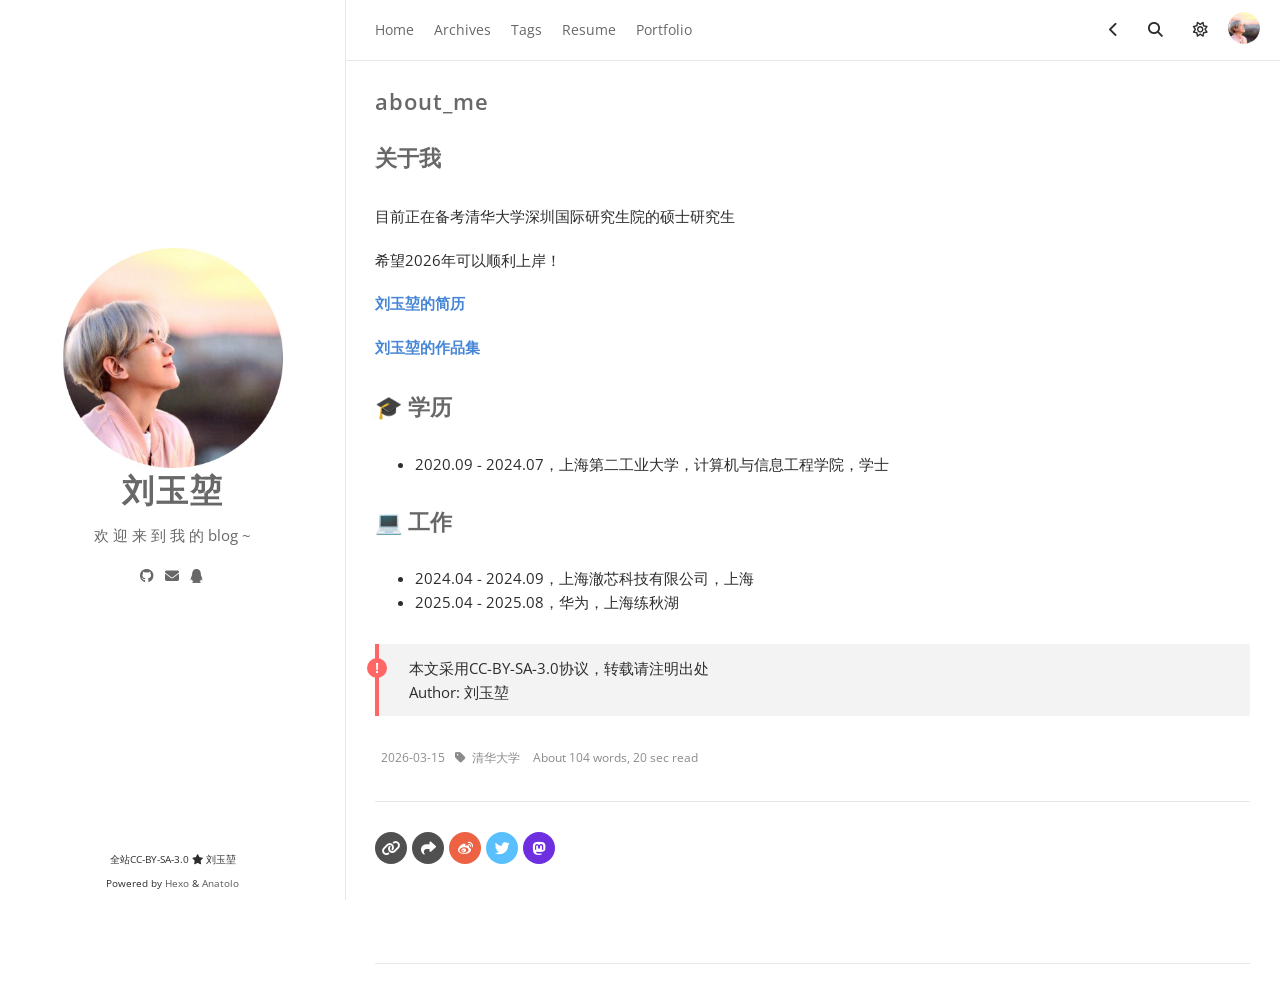
==== commit 231be169: "Site updated: 2026-03-17 18:37:02" ====
--- a/2026/03/15/about-me/index.html
+++ b/2026/03/15/about-me/index.html
@@ -1,12 +1,16 @@
 <!DOCTYPE html><html lang="zh-CN" theme="default"><head><meta charset="utf-8"><meta name="X-UA-Compatible" content="IE=edge"><meta name="author" content="刘玉堃"><title>about_me · 刘玉堃</title><meta name="description" content="关于我目前正在备考清华大学深圳国际研究生院的硕士研究生
 希望2026年可以顺利上岸！
+刘玉堃的简历
+刘玉堃的作品集
 🎓 学历
 2020.09 - 2024.07，上海第二工业大学，计算机与信息工程学院，学士
 
 💻 工作
 2024.04 - 2024.09，上海澈芯科技有限公司，上海
-2025.04 - 2025.08，华为，"><meta name="keywords" content="Blog,博客,Hexo"><meta content="width=device-width, initial-scale=1.0, maximum-scale=1.0, user-scalable=0" name="viewport"><meta content="yes" name="apple-mobile-web-app-capable"><meta content="black" name="apple-mobile-web-app-status-bar-style"><meta content="telephone=no" name="format-detection"><meta id="site_data_static" data-url="/"><meta name="renderer" content="webkit"><link rel="shortcut icon" type="image/x-icon" href="/images/yuu.jpg"><link rel="stylesheet" href="/js_complied/bundle.css"><link rel="stylesheet" href="/css/font-awesome.min.css"><link rel="alternate" type="application/atom+xml" title="ATOM 1.0" href="/atom.xml"><link rel="preconnect" href="https://fonts.googleapis.com"><link rel="preconnect" href="https://fonts.gstatic.com" crossorigin><link href="https://fonts.googleapis.com/css2?family=Open+Sans:ital,wght@0,300..800;1,300..800&amp;display=swap" rel="stylesheet"><script src="/js_complied/bundle.js"></script><script>Anatolo.comment.setConfig({"valine":{"enable":false,"appid":null,"appkey":null,"notify":false,"verify":false,"avatar":"mm","placeholder":"hello, world"},"gitment":{"enable":false,"owner":"Your GitHub ID","repo":"Repo to store comments","client_id":"Your client ID","client_secret":"Your client secret"},"gitalk":{"enable":false,"owner":"Your GitHub ID","repo":"Repo to store comments","client_id":"Your client ID","client_secret":"Your client secret"},"duoshuo":null,"disqus":null,"gentie":null})</script><meta name="generator" content="Hexo 8.1.1"></head><body> <main-outlet><div class="page-top animated"><div class="nav"><li><a href="/">Home</a></li><li><a href="/archives">Archives</a></li><li><a href="/tags">Tags</a></li><li><a href="/pdf/resume.pdf">Resume</a></li><li><a href="/pdf/portfolio.pdf">Portfolio</a></li></div><div class="information"><div class="nav_right_btn"><li class="btn-toggle-more"><i class="fa fa-ellipsis"></i></li><li class="btn-go-back"><a class="fa fa-chevron-left" onclick="window.history.go(-1)"> </a></li><li class="btn-search"><a class="fa fa-search" onclick="Anatolo.search.openWindow();"></a></li><li class="btn-toggle-theme"><a class="far fa-sun" onclick="Anatolo.darkLightToggle();"></a></li></div><div class="avatar"><img src="/images/yuu.jpg"></div></div></div><div class="sidebar animated"><div class="sidebar-top"><div class="logo-title"><div class="title"><img src="/images/yuu.jpg" style="width:220px;" alt="favicon"><h3 title=""><a href="/">刘玉堃</a></h3><div class="description"><p>欢 迎 来 到 我 的 blog ~</p></div></div><ul class="social-links"><li><a target="_blank" rel="noopener" href="https://github.com/yuu-liuyukun"><i class="fab fa-github"></i></a></li><li><a href="mailto:2635119206@qq.com"><i class="fa fa-envelope"></i></a></li><li><a href="2635119206"><i class="fab fa-qq"></i></a></li></ul></div></div><div class="footer"><div class="p"><span>全站CC-BY-SA-3.0 </span><i class="fa fa-star"></i><span> 刘玉堃</span></div><div class="by_farbox"><span>Powered by</span><a href="https://hexo.io/zh-cn/" target="_blank"> Hexo</a><span> &</span><a href="https://github.com/Lhcfl/hexo-theme-anatolo" target="_blank"> Anatolo</a></div><div class="beian"></div></div></div><div class="main animated fadeInDown"><div class="autopagerize_page_element"><div class="content"><div class="post-page"><div class="post animated"><div class="post-title"><h3><a>about_me</a></h3></div><div class="post-content"><p><h1 id="关于我"><a href="#关于我" class="headerlink" title="关于我"></a>关于我</h1><p>目前正在备考清华大学深圳国际研究生院的硕士研究生</p>
+2025.0"><meta name="keywords" content="Blog,博客,Hexo"><meta content="width=device-width, initial-scale=1.0, maximum-scale=1.0, user-scalable=0" name="viewport"><meta content="yes" name="apple-mobile-web-app-capable"><meta content="black" name="apple-mobile-web-app-status-bar-style"><meta content="telephone=no" name="format-detection"><meta id="site_data_static" data-url="/"><meta name="renderer" content="webkit"><link rel="shortcut icon" type="image/x-icon" href="/images/yuu.jpg"><link rel="stylesheet" href="/js_complied/bundle.css"><link rel="stylesheet" href="/css/font-awesome.min.css"><link rel="alternate" type="application/atom+xml" title="ATOM 1.0" href="/atom.xml"><link rel="preconnect" href="https://fonts.googleapis.com"><link rel="preconnect" href="https://fonts.gstatic.com" crossorigin><link href="https://fonts.googleapis.com/css2?family=Open+Sans:ital,wght@0,300..800;1,300..800&amp;display=swap" rel="stylesheet"><script src="/js_complied/bundle.js"></script><script>Anatolo.comment.setConfig({"valine":{"enable":false,"appid":null,"appkey":null,"notify":false,"verify":false,"avatar":"mm","placeholder":"hello, world"},"gitment":{"enable":false,"owner":"Your GitHub ID","repo":"Repo to store comments","client_id":"Your client ID","client_secret":"Your client secret"},"gitalk":{"enable":false,"owner":"Your GitHub ID","repo":"Repo to store comments","client_id":"Your client ID","client_secret":"Your client secret"},"duoshuo":null,"disqus":null,"gentie":null})</script><meta name="generator" content="Hexo 8.1.1"></head><body> <main-outlet><div class="page-top animated"><div class="nav"><li><a href="/">Home</a></li><li><a href="/archives">Archives</a></li><li><a href="/tags">Tags</a></li><li><a href="/pdf/resume.pdf">Resume</a></li><li><a href="/pdf/portfolio.pdf">Portfolio</a></li></div><div class="information"><div class="nav_right_btn"><li class="btn-toggle-more"><i class="fa fa-ellipsis"></i></li><li class="btn-go-back"><a class="fa fa-chevron-left" onclick="window.history.go(-1)"> </a></li><li class="btn-search"><a class="fa fa-search" onclick="Anatolo.search.openWindow();"></a></li><li class="btn-toggle-theme"><a class="far fa-sun" onclick="Anatolo.darkLightToggle();"></a></li></div><div class="avatar"><img src="/images/yuu.jpg"></div></div></div><div class="sidebar animated"><div class="sidebar-top"><div class="logo-title"><div class="title"><img src="/images/yuu.jpg" style="width:220px;" alt="favicon"><h3 title=""><a href="/">刘玉堃</a></h3><div class="description"><p>欢 迎 来 到 我 的 blog ~</p></div></div><ul class="social-links"><li><a target="_blank" rel="noopener" href="https://github.com/yuu-liuyukun"><i class="fab fa-github"></i></a></li><li><a href="mailto:2635119206@qq.com"><i class="fa fa-envelope"></i></a></li><li><a href="2635119206"><i class="fab fa-qq"></i></a></li></ul></div></div><div class="footer"><div class="p"><span>全站CC-BY-SA-3.0 </span><i class="fa fa-star"></i><span> 刘玉堃</span></div><div class="by_farbox"><span>Powered by</span><a href="https://hexo.io/zh-cn/" target="_blank"> Hexo</a><span> &</span><a href="https://github.com/Lhcfl/hexo-theme-anatolo" target="_blank"> Anatolo</a></div><div class="beian"></div></div></div><div class="main animated fadeInDown"><div class="autopagerize_page_element"><div class="content"><div class="post-page"><div class="post animated"><div class="post-title"><h3><a>about_me</a></h3></div><div class="post-content"><p><h1 id="关于我"><a href="#关于我" class="headerlink" title="关于我"></a>关于我</h1><p>目前正在备考清华大学深圳国际研究生院的硕士研究生</p>
 <p>希望2026年可以顺利上岸！</p>
+<p><a href="../pdf/resume.pdf" target="_blank" rel="noopener noreferrer"><strong>刘玉堃的简历</strong></a></p>
+<p><a href="../pdf/portfolio.pdf" target="_blank" rel="noopener noreferrer"><strong>刘玉堃的作品集</strong></a></p>
 <h1 id="🎓-学历"><a href="#🎓-学历" class="headerlink" title="🎓 学历"></a>🎓 学历</h1><ul>
 <li>2020.09 - 2024.07，上海第二工业大学，计算机与信息工程学院，学士</li>
 </ul>
@@ -14,4 +18,4 @@
 <li>2024.04 - 2024.09，上海澈芯科技有限公司，上海</li>
 <li>2025.04 - 2025.08，华为，上海练秋湖</li>
 </ul>
-</p></div><div class="post-footer"><div class="tip">本文采用CC-BY-SA-3.0协议，转载请注明出处<br>Author: 刘玉堃</div><div class="meta"><div class="info"><i class="fa fa-sun-o"></i><span class="date">2026-03-15</span><i class="fa fa-tag"></i><a class="tag" href="/tags/清华大学/" title="清华大学">清华大学 </a><span>About 91 words, 18 sec  read</span></div></div></div></div><div class="share"><div class="share-btn linkonly"><a class="fa fa-link" onclick="Utils.copyToClipboard(window.location.href)" ref="sidebar"></a></div><div class="share-btn evernote"><a class="fa fa-share" onclick="Anatolo.share.native()" ref="sidebar"></a></div><div class="share-btn weibo"><a class="fab fa-weibo" href="javascript:void((function(s,d,e){try{}catch(e){}var f='http://service.weibo.com/share/share.php?',u=d.location.href,p=['url=',e(u),'&amp;title=',e(d.title),'&amp;appkey=2924220432'].join('');function a(){if(!window.open([f,p].join(''),'mb',['toolbar=0,status=0,resizable=1,width=620,height=450,left=',(s.width-620)/2,',top=',(s.height-450)/2].join('')))u.href=[f,p].join('');};if(/Firefox/.test(navigator.userAgent)){setTimeout(a,0)}else{a()}})(screen,document,encodeURIComponent));"></a></div><div class="share-btn twitter"><a class="fab fa-twitter" target="_blank" rel="noopener" href="http://twitter.com/intent/tweet?text=I%20have%20found%20a%20great%20blog.%0A%0A%E5%88%98%E7%8E%89%E5%A0%83%20%C2%B7%20about_me%0Ahttp://example.com/2026/03/15/about-me/%0A"></a></div><div class="share-btn mastodon"><a class="fab fa-mastodon" target="_blank" rel="noopener" href="https://mastodonshare.com/?text=I%20have%20found%20a%20great%20blog.%0A%0A%E5%88%98%E7%8E%89%E5%A0%83%20%C2%B7%20about_me%0Ahttp://example.com/2026/03/15/about-me/%0A"></a></div></div><div class="pagination"><ul class="clearfix"></ul></div><script>Anatolo.comment.setConfig({"valine":{"enable":false,"appid":null,"appkey":null,"notify":false,"verify":false,"avatar":"mm","placeholder":"hello, world"},"gitment":{"enable":false,"owner":"Your GitHub ID","repo":"Repo to store comments","client_id":"Your client ID","client_secret":"Your client secret"},"gitalk":{"enable":false,"owner":"Your GitHub ID","repo":"Repo to store comments","client_id":"Your client ID","client_secret":"Your client secret"},"duoshuo":null,"disqus":null,"gentie":null})</script></div></div></div></div></main-outlet><script>(async function(){ if (Anatolo.search == null) await Anatolo.getMsg("search-init"); Anatolo.search.config = {translation:{posts:"Posts",pages:"Pages",categories:"Categories",tags:"Tags",untitled:"(Untitled)",} }; })()</script><div class="searchbox ins-search modal-cover"><div class="searchbox-container ins-search-container modal-container"><div class="searchbox-input-wrapper"><input class="searchbox-input ins-search-input" type="text" placeholder="Search..."><span class="searchbox-close"><a class="fa fa-times-circle" onclick="Anatolo.search.closeWindow();"></a></span></div><div class="searchbox-result-wrapper ins-section-wrapper"><div class="ins-section-container"><p>Seraching...</p></div></div></div></div><button class="float-button hide" id="scroll-to-top" onclick="window.scrollTo({top: 0, behavior: 'smooth'})" type="button" title="Scroll to top"><i class="fa fa-angle-up"></i></button><div class="modal-cover" id="success-indicator"><div class="modal-container indicator"><i class="fa fa-check"></i></div></div></body></html>+</p></div><div class="post-footer"><div class="tip">本文采用CC-BY-SA-3.0协议，转载请注明出处<br>Author: 刘玉堃</div><div class="meta"><div class="info"><i class="fa fa-sun-o"></i><span class="date">2026-03-15</span><i class="fa fa-tag"></i><a class="tag" href="/tags/清华大学/" title="清华大学">清华大学 </a><span>About 104 words, 20 sec  read</span></div></div></div></div><div class="share"><div class="share-btn linkonly"><a class="fa fa-link" onclick="Utils.copyToClipboard(window.location.href)" ref="sidebar"></a></div><div class="share-btn evernote"><a class="fa fa-share" onclick="Anatolo.share.native()" ref="sidebar"></a></div><div class="share-btn weibo"><a class="fab fa-weibo" href="javascript:void((function(s,d,e){try{}catch(e){}var f='http://service.weibo.com/share/share.php?',u=d.location.href,p=['url=',e(u),'&amp;title=',e(d.title),'&amp;appkey=2924220432'].join('');function a(){if(!window.open([f,p].join(''),'mb',['toolbar=0,status=0,resizable=1,width=620,height=450,left=',(s.width-620)/2,',top=',(s.height-450)/2].join('')))u.href=[f,p].join('');};if(/Firefox/.test(navigator.userAgent)){setTimeout(a,0)}else{a()}})(screen,document,encodeURIComponent));"></a></div><div class="share-btn twitter"><a class="fab fa-twitter" target="_blank" rel="noopener" href="http://twitter.com/intent/tweet?text=I%20have%20found%20a%20great%20blog.%0A%0A%E5%88%98%E7%8E%89%E5%A0%83%20%C2%B7%20about_me%0Ahttp://example.com/2026/03/15/about-me/%0A"></a></div><div class="share-btn mastodon"><a class="fab fa-mastodon" target="_blank" rel="noopener" href="https://mastodonshare.com/?text=I%20have%20found%20a%20great%20blog.%0A%0A%E5%88%98%E7%8E%89%E5%A0%83%20%C2%B7%20about_me%0Ahttp://example.com/2026/03/15/about-me/%0A"></a></div></div><div class="pagination"><ul class="clearfix"></ul></div><script>Anatolo.comment.setConfig({"valine":{"enable":false,"appid":null,"appkey":null,"notify":false,"verify":false,"avatar":"mm","placeholder":"hello, world"},"gitment":{"enable":false,"owner":"Your GitHub ID","repo":"Repo to store comments","client_id":"Your client ID","client_secret":"Your client secret"},"gitalk":{"enable":false,"owner":"Your GitHub ID","repo":"Repo to store comments","client_id":"Your client ID","client_secret":"Your client secret"},"duoshuo":null,"disqus":null,"gentie":null})</script></div></div></div></div></main-outlet><script>(async function(){ if (Anatolo.search == null) await Anatolo.getMsg("search-init"); Anatolo.search.config = {translation:{posts:"Posts",pages:"Pages",categories:"Categories",tags:"Tags",untitled:"(Untitled)",} }; })()</script><div class="searchbox ins-search modal-cover"><div class="searchbox-container ins-search-container modal-container"><div class="searchbox-input-wrapper"><input class="searchbox-input ins-search-input" type="text" placeholder="Search..."><span class="searchbox-close"><a class="fa fa-times-circle" onclick="Anatolo.search.closeWindow();"></a></span></div><div class="searchbox-result-wrapper ins-section-wrapper"><div class="ins-section-container"><p>Seraching...</p></div></div></div></div><button class="float-button hide" id="scroll-to-top" onclick="window.scrollTo({top: 0, behavior: 'smooth'})" type="button" title="Scroll to top"><i class="fa fa-angle-up"></i></button><div class="modal-cover" id="success-indicator"><div class="modal-container indicator"><i class="fa fa-check"></i></div></div></body></html>
--- a/js_complied/bundle.css
+++ b/js_complied/bundle.css
@@ -970,1168 +970,6 @@
   width: 80%;
   margin-top: 1%;
   margin-left: 7.2%;
-}@charset "UTF-8";
-:root {
-  --mono-font-face: "mononoki", "Consolas", "Roboto Mono", "Lucida Console", "Trebuchet MS", "Courier New", "courier",
-    monospace;
-}
-
-.content > .post > .post-content > p {
-  word-wrap: break-word;
-  word-break: break-all;
-}
-
-#ds-thread,
-#disqus_thread,
-#cloud-tie-wrapper {
-  margin: 0 30px !important;
-}
-
-html {
-  -webkit-font-smoothing: antialiased;
-  height: 100%;
-  max-height: 100%;
-  padding: 0;
-  margin: 0;
-}
-
-body {
-  padding: 0;
-  margin: 0;
-  line-height: 1.6em;
-  color: var(--primary-high);
-  font-family: "Open Sans", Helvetica, Arial, "PingHei", "PingFang SC", Helvetica, "Work Sans", "Hiragino Sans GB", "Microsoft YaHei", SimSun, sans-serif;
-  font-size: 15px;
-  width: 100%;
-  margin: 0 auto 30px auto;
-  background-color: var(--secondary);
-  transition: background-color 0.8s, color 0.8s;
-}
-
-.clear {
-  clear: both;
-  display: block;
-  overflow: hidden;
-  visibility: hidden;
-  width: 0;
-  height: 0;
-}
-
-h1,
-h2,
-h3,
-h4,
-h5,
-h6 {
-  text-rendering: optimizeLegibility;
-  line-height: 1;
-  margin: 2rem 0;
-}
-
-h1 {
-  font-size: 2.1rem;
-  line-height: 1.2em;
-}
-
-h2 {
-  font-size: 1.9rem;
-  line-height: 1.2em;
-}
-
-h3 {
-  font-size: 1.75rem;
-}
-
-h4 {
-  font-size: 1.3rem;
-}
-
-h5 {
-  font-size: 1.2rem;
-}
-
-h6 {
-  font-size: 1.1rem;
-}
-
-img {
-  max-width: 100%;
-  height: auto;
-}
-
-p,
-ul,
-ol,
-dl {
-  margin: 1em 0;
-}
-
-ol ol,
-ul ul,
-ul ol,
-ol ul {
-  margin: 0.4em 0;
-}
-
-ol.toclist-child {
-  padding-inline-start: 15px;
-}
-
-ul p,
-ol p,
-li p,
-.content li p,
-blockquote p,
-.content blockquote p,
-.post blockquote p,
-.post li p {
-  margin: 0;
-  overflow: visible;
-}
-
-a img {
-  border: none;
-}
-
-p {
-  line-height: 1.9em;
-  font-weight: 400;
-  font-size: 15px;
-}
-
-a {
-  text-decoration: none;
-}
-
-a:link,
-a:visited {
-  opacity: 1;
-  -webkit-transition: all 0.15s linear;
-  -moz-transition: all 0.15s linear;
-  -o-transition: all 0.15s linear;
-  -ms-transition: all 0.15s linear;
-  transition: all 0.15s linear;
-  color: var(--primary-700);
-}
-
-a:hover,
-a:active {
-  color: var(--tertiary);
-}
-
-dl dt {
-  float: left;
-  width: 180px;
-  overflow: hidden;
-  clear: left;
-  text-align: right;
-  text-overflow: ellipsis;
-  white-space: nowrap;
-  font-weight: bold;
-  margin-bottom: 1em;
-}
-dl dd {
-  margin-left: 200px;
-  margin-bottom: 1em;
-}
-
-hr {
-  display: block;
-  height: 1px;
-  border: 0;
-  border-top: 1px solid var(--primary-100);
-  margin: 3.2em 0;
-  padding: 0;
-}
-
-blockquote {
-  box-sizing: border-box;
-  margin: 1.6em 0 1.6em 0em;
-  padding: 0 0 0 1.6em;
-  border-left: #f66 0.3em solid;
-  background-color: cssrgba(var(--primary-rgb), 0.03);
-}
-blockquote p {
-  margin: 0.8em 0;
-  padding: 1em 0;
-}
-blockquote small {
-  display: inline-block;
-  margin: 0.8em 0 0.8em 1.5em;
-  font-size: 0.9em;
-  color: #ccc;
-}
-blockquote small:before {
-  content: "— ";
-}
-blockquote cite {
-  font-weight: bold;
-}
-blockquote cite a {
-  font-weight: normal;
-}
-
-mark {
-  background-color: #ffc336;
-}
-
-code,
-tt {
-  padding: 1px 3px;
-  font-family: var(--mono-font-face);
-  white-space: pre-wrap;
-  background-color: var(--secondary-950);
-  transition: background-color 0.8s, border 0.8s;
-  color: var(--primary-700);
-  border-radius: 3px;
-}
-
-pre {
-  font-size: 15px;
-  background-color: var(--secondary-950) !important;
-  font-family: var(--mono-font-face) !important;
-  color: var(--primary-700) !important;
-}
-
-kbd {
-  display: inline-block;
-  margin-bottom: 0.4em;
-  padding: 1px 8px;
-  border: var(--primary-200) 1px solid;
-  color: var(--primary-700);
-  font-size: 0.9em;
-  font-weight: bold;
-  background: var(--primary-50);
-  border-radius: 4px;
-  box-shadow: 0 1px 0 rgba(0, 0, 0, 0.2), 0 1px 0 0 white inset;
-}
-
-table {
-  -moz-box-sizing: border-box;
-  box-sizing: border-box;
-  margin: 1em 0;
-  width: 100%;
-  max-width: 100%;
-  border-width: 1px;
-  border-style: solid;
-  background-color: transparent;
-}
-
-table,
-table tr,
-table tr td,
-table tr th {
-  border-color: transparent;
-}
-
-table th {
-  color: var(--primary-700);
-  background-color: rgba(63, 185, 237, 0.15);
-}
-
-tr th {
-  border-bottom-width: 1px;
-  border-bottom-style: solid;
-}
-
-tr th,
-tr td {
-  padding: 5px 20px;
-  border-right: 1px solid;
-  font-size: 1rem;
-}
-
-tr th:last-child,
-tr td:last-child {
-  border-right: 0px;
-}
-
-table th {
-  font-weight: bold;
-}
-
-table tbody > tr:nth-child(odd) > td,
-table tbody > tr:nth-child(odd) > th {
-  background-color: var(--secondary-950);
-}
-
-.gist {
-  font-size: 12px;
-}
-.gist table {
-  margin: 0;
-  width: auto;
-}
-.gist table pre {
-  font-size: 12px;
-}
-.gist table .line-numbers {
-  font-size: 12px;
-}
-
-.katex .katex-html {
-  display: none;
-}@charset "UTF-8";
-figure.highlight {
-  position: relative !important;
-  margin: 1em 0 !important;
-  border-radius: 2px !important;
-  line-height: 1.1em !important;
-  background-color: var(--secondary-950) !important;
-  overflow-x: auto !important;
-  padding-left: 1em;
-}
-figure.highlight table,
-figure.highlight tr,
-figure.highlight td {
-  width: 100% !important;
-  border-collapse: collapse !important;
-  padding: 0 !important;
-  margin: 0 !important;
-}
-figure.highlight .gutter {
-  width: fit-content !important;
-  line-height: 1.5em !important;
-  font-size: 15px;
-  padding: 0em 1em 0em 0em !important;
-  user-select: none;
-}
-figure.highlight .gutter pre {
-  color: rgb(212, 148, 75) !important;
-}
-body.disable-line-number figure.highlight .gutter {
-  display: none;
-}
-figure.highlight .code pre {
-  padding: 1.2em 1em 1.2em 0 !important;
-  line-height: 1.5em !important;
-  margin: 0 !important;
-}
-figure.highlight .code:after {
-  position: absolute !important;
-  top: 0 !important;
-  right: 0 !important;
-  color: #ccc !important;
-  text-align: right !important;
-  font-size: 0.75em !important;
-  padding: 5px 10px 0 !important;
-  line-height: 15px !important;
-  height: 15px !important;
-  font-weight: 600 !important;
-}
-figure.highlight.sap-abap .code:after, figure.highlight.abap .code:after {
-  content: "ABAP";
-}
-figure.highlight.abnf .code:after {
-  content: "ABNF";
-}
-figure.highlight.accesslog .code:after {
-  content: "Access logs";
-}
-figure.highlight.ada .code:after {
-  content: "Ada";
-}
-figure.highlight.apex .code:after {
-  content: "Apex";
-}
-figure.highlight.arduino .code:after, figure.highlight.ino .code:after {
-  content: "Arduino( C++ w/Arduino libs)";
-}
-figure.highlight.armasm .code:after, figure.highlight.arm .code:after {
-  content: "ARM assembler";
-}
-figure.highlight.avrasm .code:after {
-  content: "AVR assembler";
-}
-figure.highlight.actionscript .code:after, figure.highlight.as .code:after {
-  content: "ActionScript";
-}
-figure.highlight.alan .code:after, figure.highlight.i .code:after {
-  content: "Alan IF";
-}
-figure.highlight.ln .code:after {
-  content: "Alan";
-}
-figure.highlight.angelscript .code:after, figure.highlight.asc .code:after {
-  content: "AngelScript";
-}
-figure.highlight.apache .code:after, figure.highlight.apacheconf .code:after {
-  content: "Apache";
-}
-figure.highlight.applescript .code:after, figure.highlight.osascript .code:after {
-  content: "AppleScript";
-}
-figure.highlight.arcade .code:after {
-  content: "Arcade";
-}
-figure.highlight.asciidoc .code:after, figure.highlight.adoc .code:after {
-  content: "AsciiDoc";
-}
-figure.highlight.aspectj .code:after {
-  content: "AspectJ";
-}
-figure.highlight.autohotkey .code:after {
-  content: "AutoHotkey";
-}
-figure.highlight.autoit .code:after {
-  content: "AutoIt";
-}
-figure.highlight.awk .code:after, figure.highlight.mawk .code:after, figure.highlight.nawk .code:after, figure.highlight.gawk .code:after {
-  content: "Awk";
-}
-figure.highlight.ballerina .code:after, figure.highlight.bal .code:after {
-  content: "Ballerina";
-}
-figure.highlight.bash .code:after, figure.highlight.sh .code:after, figure.highlight.zsh .code:after {
-  content: "Bash";
-}
-figure.highlight.basic .code:after {
-  content: "Basic";
-}
-figure.highlight.bbcode .code:after {
-  content: "BBCode";
-}
-figure.highlight.blade .code:after {
-  content: "Blade( Laravel)";
-}
-figure.highlight.bnf .code:after {
-  content: "BNF";
-}
-figure.highlight.bqn .code:after {
-  content: "BQN";
-}
-figure.highlight.brainfuck .code:after, figure.highlight.bf .code:after {
-  content: "Brainfuck";
-}
-figure.highlight.csharp .code:after, figure.highlight.cs .code:after {
-  content: "C#";
-}
-figure.highlight.c .code:after, figure.highlight.h .code:after {
-  content: "C";
-}
-figure.highlight.cpp .code:after, figure.highlight.hpp .code:after, figure.highlight.cc .code:after, figure.highlight.hh .code:after, figure.highlight.cxx .code:after, figure.highlight.hxx .code:after, figure.highlight.c\\\+\\\+ .code:after, figure.highlight.h\\\+\\\+ .code:after {
-  content: "C++";
-}
-figure.highlight.cal .code:after {
-  content: "C/AL";
-}
-figure.highlight.c3 .code:after {
-  content: "C3";
-}
-figure.highlight.cos .code:after, figure.highlight.cls .code:after {
-  content: "Cache Object Script";
-}
-figure.highlight.candid .code:after, figure.highlight.did .code:after {
-  content: "Candid";
-}
-figure.highlight.cmake .code:after {
-  content: "CMake";
-}
-figure.highlight.cobol .code:after, figure.highlight.standard-cobol .code:after {
-  content: "COBOL";
-}
-figure.highlight.codeowners .code:after {
-  content: "CODEOWNERS";
-}
-figure.highlight.coq .code:after {
-  content: "Coq";
-}
-figure.highlight.csp .code:after {
-  content: "CSP";
-}
-figure.highlight.css .code:after {
-  content: "CSS";
-}
-figure.highlight.capnproto .code:after, figure.highlight.capnp .code:after {
-  content: "Cap’n Proto";
-}
-figure.highlight.chaos .code:after, figure.highlight.kaos .code:after {
-  content: "Chaos";
-}
-figure.highlight.chapel .code:after, figure.highlight.chpl .code:after {
-  content: "Chapel";
-}
-figure.highlight.cisco .code:after {
-  content: "Cisco CLI";
-}
-figure.highlight.clojure .code:after, figure.highlight.clj .code:after {
-  content: "Clojure";
-}
-figure.highlight.coffeescript .code:after, figure.highlight.coffee .code:after, figure.highlight.cson .code:after, figure.highlight.iced .code:after {
-  content: "CoffeeScript";
-}
-figure.highlight.cpc .code:after {
-  content: "CpcdosC+";
-}
-figure.highlight.crmsh .code:after, figure.highlight.crm .code:after, figure.highlight.pcmk .code:after {
-  content: "Crmsh";
-}
-figure.highlight.crystal .code:after, figure.highlight.cr .code:after {
-  content: "Crystal";
-}
-figure.highlight.curl .code:after {
-  content: "cURL";
-}
-figure.highlight.cypher .code:after {
-  content: "Cypher( Neo4j)";
-}
-figure.highlight.d .code:after {
-  content: "D";
-}
-figure.highlight.dafny .code:after {
-  content: "Dafny";
-}
-figure.highlight.dart .code:after {
-  content: "Dart";
-}
-figure.highlight.dpr .code:after, figure.highlight.dfm .code:after, figure.highlight.pas .code:after, figure.highlight.pascal .code:after {
-  content: "Delphi";
-}
-figure.highlight.diff .code:after, figure.highlight.patch .code:after {
-  content: "Diff";
-}
-figure.highlight.django .code:after, figure.highlight.jinja .code:after {
-  content: "Django";
-}
-figure.highlight.dns .code:after, figure.highlight.zone .code:after, figure.highlight.bind .code:after {
-  content: "DNS Zone file";
-}
-figure.highlight.dockerfile .code:after, figure.highlight.docker .code:after {
-  content: "Dockerfile";
-}
-figure.highlight.dos .code:after, figure.highlight.bat .code:after, figure.highlight.cmd .code:after {
-  content: "DOS";
-}
-figure.highlight.dsconfig .code:after {
-  content: "dsconfig";
-}
-figure.highlight.dts .code:after {
-  content: "DTS( Device Tree)";
-}
-figure.highlight.dust .code:after, figure.highlight.dst .code:after {
-  content: "Dust";
-}
-figure.highlight.dylan .code:after {
-  content: "Dylan";
-}
-figure.highlight.ebnf .code:after {
-  content: "EBNF";
-}
-figure.highlight.elixir .code:after {
-  content: "Elixir";
-}
-figure.highlight.elm .code:after {
-  content: "Elm";
-}
-figure.highlight.erlang .code:after, figure.highlight.erl .code:after {
-  content: "Erlang";
-}
-figure.highlight.excel .code:after, figure.highlight.xls .code:after, figure.highlight.xlsx .code:after {
-  content: "Excel";
-}
-figure.highlight.extempore .code:after, figure.highlight.xtlang .code:after, figure.highlight.xtm .code:after {
-  content: "Extempore";
-}
-figure.highlight.fsharp .code:after, figure.highlight.fs .code:after, figure.highlight.fsx .code:after, figure.highlight.fsi .code:after, figure.highlight.fsscript .code:after {
-  content: "F#";
-}
-figure.highlight.fix .code:after {
-  content: "FIX";
-}
-figure.highlight.flix .code:after {
-  content: "Flix";
-}
-figure.highlight.fortran .code:after, figure.highlight.f90 .code:after, figure.highlight.f95 .code:after {
-  content: "Fortran";
-}
-figure.highlight.func .code:after {
-  content: "FunC";
-}
-figure.highlight.gcode .code:after, figure.highlight.nc .code:after {
-  content: "G-Code";
-}
-figure.highlight.gams .code:after, figure.highlight.gms .code:after {
-  content: "Gams";
-}
-figure.highlight.gauss .code:after, figure.highlight.gss .code:after {
-  content: "GAUSS";
-}
-figure.highlight.godot .code:after, figure.highlight.gdscript .code:after {
-  content: "GDScript";
-}
-figure.highlight.gherkin .code:after {
-  content: "Gherkin";
-}
-figure.highlight.hbs .code:after, figure.highlight.glimmer .code:after, figure.highlight.htmlbars .code:after {
-  content: "Glimmer and EmberJS";
-}
-figure.highlight.gn .code:after, figure.highlight.gni .code:after {
-  content: "GN for Ninja";
-}
-figure.highlight.go .code:after, figure.highlight.golang .code:after {
-  content: "Go";
-}
-figure.highlight.gf .code:after {
-  content: "Grammatical Framework";
-}
-figure.highlight.golo .code:after, figure.highlight.gololang .code:after {
-  content: "Golo";
-}
-figure.highlight.gradle .code:after {
-  content: "Gradle";
-}
-figure.highlight.graphql .code:after, figure.highlight.gql .code:after {
-  content: "GraphQL";
-}
-figure.highlight.groovy .code:after {
-  content: "Groovy";
-}
-figure.highlight.gsql .code:after {
-  content: "GSQL";
-}
-figure.highlight.xml .code:after, figure.highlight.html .code:after, figure.highlight.xhtml .code:after, figure.highlight.rss .code:after, figure.highlight.atom .code:after, figure.highlight.xjb .code:after, figure.highlight.xsd .code:after, figure.highlight.xsl .code:after, figure.highlight.plist .code:after, figure.highlight.svg .code:after {
-  content: "HTML, XML";
-}
-figure.highlight.http .code:after, figure.highlight.https .code:after {
-  content: "HTTP";
-}
-figure.highlight.haml .code:after {
-  content: "Haml";
-}
-figure.highlight.handlebars .code:after, figure.highlight.hbs .code:after {
-  content: "Handlebars";
-}
-figure.highlight.haskell .code:after, figure.highlight.hs .code:after {
-  content: "Haskell";
-}
-figure.highlight.haxe .code:after, figure.highlight.hx .code:after {
-  content: "Haxe";
-}
-figure.highlight.hlsl .code:after {
-  content: "High-level shader language";
-}
-figure.highlight.hy .code:after, figure.highlight.hylang .code:after {
-  content: "Hy";
-}
-figure.highlight.ini .code:after, figure.highlight.toml .code:after {
-  content: "Ini, TOML";
-}
-figure.highlight.inform7 .code:after, figure.highlight.i7 .code:after {
-  content: "Inform7";
-}
-figure.highlight.irpf90 .code:after {
-  content: "IRPF90";
-}
-figure.highlight.iptables .code:after {
-  content: "Iptables";
-}
-figure.highlight.json .code:after, figure.highlight.jsonc .code:after {
-  content: "JSON";
-}
-figure.highlight.java .code:after, figure.highlight.jsp .code:after {
-  content: "Java";
-}
-figure.highlight.javascript .code:after, figure.highlight.js .code:after, figure.highlight.jsx .code:after {
-  content: "JavaScript";
-}
-figure.highlight.jolie .code:after, figure.highlight.iol .code:after, figure.highlight.ol .code:after {
-  content: "Jolie";
-}
-figure.highlight.julia .code:after, figure.highlight.jl .code:after {
-  content: "Julia";
-}
-figure.highlight.julia-repl .code:after {
-  content: "Julia REPL";
-}
-figure.highlight.kotlin .code:after, figure.highlight.kt .code:after {
-  content: "Kotlin";
-}
-figure.highlight.lang .code:after {
-  content: "Lang";
-}
-figure.highlight.tex .code:after {
-  content: "LaTeX";
-}
-figure.highlight.leaf .code:after {
-  content: "Leaf";
-}
-figure.highlight.lean .code:after {
-  content: "Lean";
-}
-figure.highlight.lasso .code:after, figure.highlight.ls .code:after, figure.highlight.lassoscript .code:after {
-  content: "Lasso";
-}
-figure.highlight.less .code:after {
-  content: "Less";
-}
-figure.highlight.ldif .code:after {
-  content: "LDIF";
-}
-figure.highlight.lisp .code:after {
-  content: "Lisp";
-}
-figure.highlight.livecodeserver .code:after {
-  content: "LiveCode Server";
-}
-figure.highlight.livescript .code:after, figure.highlight.ls .code:after {
-  content: "LiveScript";
-}
-figure.highlight.lookml .code:after {
-  content: "LookML";
-}
-figure.highlight.lua .code:after {
-  content: "Lua";
-}
-figure.highlight.luau .code:after {
-  content: "Luau";
-}
-figure.highlight.macaulay2 .code:after {
-  content: "Macaulay2";
-}
-figure.highlight.makefile .code:after, figure.highlight.mk .code:after, figure.highlight.mak .code:after, figure.highlight.make .code:after {
-  content: "Makefile";
-}
-figure.highlight.markdown .code:after, figure.highlight.md .code:after, figure.highlight.mkdown .code:after, figure.highlight.mkd .code:after {
-  content: "Markdown";
-}
-figure.highlight.mathematica .code:after, figure.highlight.mma .code:after, figure.highlight.wl .code:after {
-  content: "Mathematica";
-}
-figure.highlight.matlab .code:after {
-  content: "Matlab";
-}
-figure.highlight.maxima .code:after {
-  content: "Maxima";
-}
-figure.highlight.mel .code:after {
-  content: "Maya Embedded Language";
-}
-figure.highlight.mercury .code:after {
-  content: "Mercury";
-}
-figure.highlight.mips .code:after, figure.highlight.mipsasm .code:after {
-  content: "MIPS Assembler";
-}
-figure.highlight.mint .code:after {
-  content: "Mint";
-}
-figure.highlight.mirth .code:after {
-  content: "Mirth";
-}
-figure.highlight.mirc .code:after, figure.highlight.mrc .code:after {
-  content: "mIRC Scripting Language";
-}
-figure.highlight.mizar .code:after {
-  content: "Mizar";
-}
-figure.highlight.mkb .code:after {
-  content: "MKB";
-}
-figure.highlight.mlir .code:after {
-  content: "MLIR";
-}
-figure.highlight.mojolicious .code:after {
-  content: "Mojolicious";
-}
-figure.highlight.monkey .code:after {
-  content: "Monkey";
-}
-figure.highlight.moonscript .code:after, figure.highlight.moon .code:after {
-  content: "Moonscript";
-}
-figure.highlight.motoko .code:after, figure.highlight.mo .code:after {
-  content: "Motoko";
-}
-figure.highlight.n1ql .code:after {
-  content: "N1QL";
-}
-figure.highlight.nsis .code:after {
-  content: "NSIS";
-}
-figure.highlight.never .code:after {
-  content: "Never";
-}
-figure.highlight.nginx .code:after, figure.highlight.nginxconf .code:after {
-  content: "Nginx";
-}
-figure.highlight.nim .code:after, figure.highlight.nimrod .code:after {
-  content: "Nim";
-}
-figure.highlight.nix .code:after {
-  content: "Nix";
-}
-figure.highlight.oak .code:after {
-  content: "Oak";
-}
-figure.highlight.ocl .code:after {
-  content: "Object Constraint Language";
-}
-figure.highlight.ocaml .code:after, figure.highlight.ml .code:after {
-  content: "OCaml";
-}
-figure.highlight.objectivec .code:after, figure.highlight.mm .code:after, figure.highlight.objc .code:after, figure.highlight.obj-c .code:after {
-  content: "Objective C";
-}
-figure.highlight.glsl .code:after {
-  content: "OpenGL Shading Language";
-}
-figure.highlight.openscad .code:after, figure.highlight.scad .code:after {
-  content: "OpenSCAD";
-}
-figure.highlight.ruleslanguage .code:after {
-  content: "Oracle Rules Language";
-}
-figure.highlight.oxygene .code:after {
-  content: "Oxygene";
-}
-figure.highlight.pf .code:after {
-  content: "PF";
-}
-figure.highlight.php .code:after {
-  content: "PHP";
-}
-figure.highlight.papyrus .code:after, figure.highlight.psc .code:after {
-  content: "Papyrus";
-}
-figure.highlight.parser3 .code:after {
-  content: "Parser3";
-}
-figure.highlight.perl .code:after, figure.highlight.pl .code:after, figure.highlight.pm .code:after {
-  content: "Perl";
-}
-figure.highlight.phix .code:after {
-  content: "Phix";
-}
-figure.highlight.pine .code:after, figure.highlight.pinescript .code:after {
-  content: "Pine Script";
-}
-figure.highlight.plaintext .code:after, figure.highlight.txt .code:after, figure.highlight.text .code:after {
-  content: "Plaintext";
-}
-figure.highlight.pony .code:after {
-  content: "Pony";
-}
-figure.highlight.pgsql .code:after, figure.highlight.postgres .code:after, figure.highlight.postgresql .code:after {
-  content: "PostgreSQL & PL/pgSQL";
-}
-figure.highlight.powershell .code:after, figure.highlight.ps .code:after, figure.highlight.ps1 .code:after {
-  content: "PowerShell";
-}
-figure.highlight.processing .code:after {
-  content: "Processing";
-}
-figure.highlight.prolog .code:after {
-  content: "Prolog";
-}
-figure.highlight.properties .code:after {
-  content: "Properties";
-}
-figure.highlight.proto .code:after, figure.highlight.protobuf .code:after {
-  content: "Protocol Buffers";
-}
-figure.highlight.puppet .code:after, figure.highlight.pp .code:after {
-  content: "Puppet";
-}
-figure.highlight.python .code:after, figure.highlight.py .code:after, figure.highlight.gyp .code:after {
-  content: "Python";
-}
-figure.highlight.profile .code:after {
-  content: "Python profiler results";
-}
-figure.highlight.python-repl .code:after, figure.highlight.pycon .code:after {
-  content: "Python REPL";
-}
-figure.highlight.qsharp .code:after {
-  content: "Q#";
-}
-figure.highlight.k .code:after, figure.highlight.kdb .code:after {
-  content: "Q";
-}
-figure.highlight.qml .code:after {
-  content: "QML";
-}
-figure.highlight.r .code:after {
-  content: "R";
-}
-figure.highlight.cshtml .code:after, figure.highlight.razor .code:after, figure.highlight.razor-cshtml .code:after {
-  content: "Razor CSHTML";
-}
-figure.highlight.reasonml .code:after, figure.highlight.re .code:after {
-  content: "ReasonML";
-}
-figure.highlight.redbol .code:after, figure.highlight.rebol .code:after, figure.highlight.red .code:after, figure.highlight.red-system .code:after {
-  content: "Rebol & Red";
-}
-figure.highlight.rib .code:after {
-  content: "RenderMan RIB";
-}
-figure.highlight.rsl .code:after {
-  content: "RenderMan RSL";
-}
-figure.highlight.rescript .code:after, figure.highlight.res .code:after {
-  content: "ReScript";
-}
-figure.highlight.risc .code:after, figure.highlight.riscript .code:after {
-  content: "RiScript";
-}
-figure.highlight.riscv .code:after, figure.highlight.riscvasm .code:after {
-  content: "RISC-V Assembly";
-}
-figure.highlight.graph .code:after, figure.highlight.instances .code:after {
-  content: "Roboconf";
-}
-figure.highlight.robot .code:after, figure.highlight.rf .code:after {
-  content: "Robot Framework";
-}
-figure.highlight.rpm-specfile .code:after, figure.highlight.rpm .code:after, figure.highlight.spec .code:after, figure.highlight.rpm-spec .code:after, figure.highlight.specfile .code:after {
-  content: "RPM spec files";
-}
-figure.highlight.ruby .code:after, figure.highlight.rb .code:after, figure.highlight.gemspec .code:after, figure.highlight.podspec .code:after, figure.highlight.thor .code:after, figure.highlight.irb .code:after {
-  content: "Ruby";
-}
-figure.highlight.rust .code:after, figure.highlight.rs .code:after {
-  content: "Rust";
-}
-figure.highlight.rvt .code:after, figure.highlight.rvt-script .code:after {
-  content: "RVT Script";
-}
-figure.highlight.sas .code:after {
-  content: "SAS";
-}
-figure.highlight.scss .code:after {
-  content: "SCSS";
-}
-figure.highlight.sql .code:after {
-  content: "SQL";
-}
-figure.highlight.p21 .code:after, figure.highlight.step .code:after, figure.highlight.stp .code:after {
-  content: "STEP Part 21";
-}
-figure.highlight.scala .code:after {
-  content: "Scala";
-}
-figure.highlight.scheme .code:after {
-  content: "Scheme";
-}
-figure.highlight.scilab .code:after, figure.highlight.sci .code:after {
-  content: "Scilab";
-}
-figure.highlight.sfz .code:after {
-  content: "SFZ";
-}
-figure.highlight.shexc .code:after {
-  content: "Shape Expressions";
-}
-figure.highlight.shell .code:after, figure.highlight.console .code:after {
-  content: "Shell";
-}
-figure.highlight.smali .code:after {
-  content: "Smali";
-}
-figure.highlight.smalltalk .code:after, figure.highlight.st .code:after {
-  content: "Smalltalk";
-}
-figure.highlight.sml .code:after, figure.highlight.ml .code:after {
-  content: "SML";
-}
-figure.highlight.solidity .code:after, figure.highlight.sol .code:after {
-  content: "Solidity";
-}
-figure.highlight.spl .code:after {
-  content: "Splunk SPL";
-}
-figure.highlight.stan .code:after, figure.highlight.stanfuncs .code:after {
-  content: "Stan";
-}
-figure.highlight.stata .code:after {
-  content: "Stata";
-}
-figure.highlight.iecst .code:after, figure.highlight.scl .code:after, figure.highlight.stl .code:after, figure.highlight.structured-text .code:after {
-  content: "Structured Text";
-}
-figure.highlight.stylus .code:after, figure.highlight.styl .code:after {
-  content: "Stylus";
-}
-figure.highlight.subunit .code:after {
-  content: "SubUnit";
-}
-figure.highlight.supercollider .code:after, figure.highlight.sc .code:after {
-  content: "Supercollider";
-}
-figure.highlight.svelte .code:after {
-  content: "Svelte";
-}
-figure.highlight.swift .code:after {
-  content: "Swift";
-}
-figure.highlight.tcl .code:after, figure.highlight.tk .code:after {
-  content: "Tcl";
-}
-figure.highlight.terraform .code:after, figure.highlight.tf .code:after, figure.highlight.hcl .code:after {
-  content: "Terraform( HCL)";
-}
-figure.highlight.tap .code:after {
-  content: "Test Anything Protocol";
-}
-figure.highlight.thrift .code:after {
-  content: "Thrift";
-}
-figure.highlight.toit .code:after {
-  content: "Toit";
-}
-figure.highlight.tp .code:after {
-  content: "TP";
-}
-figure.highlight.tsql .code:after {
-  content: "Transact-SQL";
-}
-figure.highlight.twig .code:after, figure.highlight.craftcms .code:after {
-  content: "Twig";
-}
-figure.highlight.typescript .code:after, figure.highlight.ts .code:after, figure.highlight.tsx .code:after, figure.highlight.mts .code:after, figure.highlight.cts .code:after {
-  content: "TypeScript";
-}
-figure.highlight.unicorn-rails-log .code:after {
-  content: "Unicorn Rails log";
-}
-figure.highlight.unison .code:after, figure.highlight.u .code:after {
-  content: "Unison";
-}
-figure.highlight.vbnet .code:after, figure.highlight.vb .code:after {
-  content: "VB.Net";
-}
-figure.highlight.vba .code:after {
-  content: "VBA";
-}
-figure.highlight.vbscript .code:after, figure.highlight.vbs .code:after {
-  content: "VBScript";
-}
-figure.highlight.vhdl .code:after {
-  content: "VHDL";
-}
-figure.highlight.vala .code:after {
-  content: "Vala";
-}
-figure.highlight.verilog .code:after, figure.highlight.v .code:after {
-  content: "Verilog";
-}
-figure.highlight.vim .code:after {
-  content: "Vim Script";
-}
-figure.highlight.wgsl .code:after {
-  content: "WGSL";
-}
-figure.highlight.xsharp .code:after, figure.highlight.xs .code:after, figure.highlight.prg .code:after {
-  content: "X#";
-}
-figure.highlight.axapta .code:after {
-  content: "X++";
-}
-figure.highlight.x86asm .code:after {
-  content: "x86 Assembly";
-}
-figure.highlight.x86asmatt .code:after {
-  content: "x86 Assembly (AT&T)";
-}
-figure.highlight.xl .code:after, figure.highlight.tao .code:after {
-  content: "XL";
-}
-figure.highlight.xquery .code:after, figure.highlight.xpath .code:after, figure.highlight.xq .code:after, figure.highlight.xqm .code:after {
-  content: "XQuery";
-}
-figure.highlight.yml .code:after, figure.highlight.yaml .code:after {
-  content: "YAML";
-}
-figure.highlight.zenscript .code:after, figure.highlight.zs .code:after {
-  content: "ZenScript";
-}
-figure.highlight.zephir .code:after, figure.highlight.zep .code:after {
-  content: "Zephir";
-}
-figure.highlight.zig .code:after {
-  content: "Zig";
-}
-
-pre .function .keyword,
-pre .constant {
-  color: #0092db !important;
-}
-pre .keyword,
-pre .attribute {
-  color: #e96900 !important;
-}
-pre .number,
-pre .literal {
-  color: #ae81ff !important;
-}
-pre .tag,
-pre .tag .title,
-pre .change,
-pre .winutils,
-pre .flow,
-pre .lisp .title,
-pre .clojure .built_in,
-pre .nginx .title,
-pre .tex .special {
-  color: #2973b7 !important;
-}
-pre .symbol,
-pre .symbol .string,
-pre .value,
-pre .regexp {
-  color: #42b983 !important;
-}
-pre .title {
-  color: #83b917 !important;
-}
-pre .tag .value,
-pre .string,
-pre .subst,
-pre .haskell .type,
-pre .preprocessor,
-pre .ruby .class .parent,
-pre .built_in,
-pre .sql .aggregate,
-pre .django .template_tag,
-pre .django .variable,
-pre .smalltalk .class,
-pre .javadoc,
-pre .django .filter .argument,
-pre .smalltalk .localvars,
-pre .smalltalk .array,
-pre .attr_selector,
-pre .pseudo,
-pre .addition,
-pre .stream,
-pre .envvar,
-pre .apache .tag,
-pre .apache .cbracket,
-pre .tex .command,
-pre .prompt {
-  color: #42b983 !important;
-}
-pre .comment,
-pre .java .annotation,
-pre .python .decorator,
-pre .template_comment,
-pre .pi,
-pre .doctype,
-pre .shebang,
-pre .apache .sqbracket,
-pre .tex .formula {
-  color: #b3b3b3 !important;
-}
-pre .deletion {
-  color: #ba4545 !important;
-}
-pre .coffeescript .javascript,
-pre .javascript .xml,
-pre .tex .formula,
-pre .xml .javascript,
-pre .xml .vbscript,
-pre .xml .css,
-pre .xml .cdata {
-  opacity: 0.5 !important;
 }html[theme=default] {
   --primary-rgb: 22, 22, 22;
   --primary: rgb(22, 22, 22);
@@ -2455,6 +1293,1168 @@
   --tertiary-low-mid: #a3c3eb;
   --tertiary-low: #dae7f7;
   --tertiary-very-low: white;
+}@charset "UTF-8";
+figure.highlight {
+  position: relative !important;
+  margin: 1em 0 !important;
+  border-radius: 2px !important;
+  line-height: 1.1em !important;
+  background-color: var(--secondary-950) !important;
+  overflow-x: auto !important;
+  padding-left: 1em;
+}
+figure.highlight table,
+figure.highlight tr,
+figure.highlight td {
+  width: 100% !important;
+  border-collapse: collapse !important;
+  padding: 0 !important;
+  margin: 0 !important;
+}
+figure.highlight .gutter {
+  width: fit-content !important;
+  line-height: 1.5em !important;
+  font-size: 15px;
+  padding: 0em 1em 0em 0em !important;
+  user-select: none;
+}
+figure.highlight .gutter pre {
+  color: rgb(212, 148, 75) !important;
+}
+body.disable-line-number figure.highlight .gutter {
+  display: none;
+}
+figure.highlight .code pre {
+  padding: 1.2em 1em 1.2em 0 !important;
+  line-height: 1.5em !important;
+  margin: 0 !important;
+}
+figure.highlight .code:after {
+  position: absolute !important;
+  top: 0 !important;
+  right: 0 !important;
+  color: #ccc !important;
+  text-align: right !important;
+  font-size: 0.75em !important;
+  padding: 5px 10px 0 !important;
+  line-height: 15px !important;
+  height: 15px !important;
+  font-weight: 600 !important;
+}
+figure.highlight.sap-abap .code:after, figure.highlight.abap .code:after {
+  content: "ABAP";
+}
+figure.highlight.abnf .code:after {
+  content: "ABNF";
+}
+figure.highlight.accesslog .code:after {
+  content: "Access logs";
+}
+figure.highlight.ada .code:after {
+  content: "Ada";
+}
+figure.highlight.apex .code:after {
+  content: "Apex";
+}
+figure.highlight.arduino .code:after, figure.highlight.ino .code:after {
+  content: "Arduino( C++ w/Arduino libs)";
+}
+figure.highlight.armasm .code:after, figure.highlight.arm .code:after {
+  content: "ARM assembler";
+}
+figure.highlight.avrasm .code:after {
+  content: "AVR assembler";
+}
+figure.highlight.actionscript .code:after, figure.highlight.as .code:after {
+  content: "ActionScript";
+}
+figure.highlight.alan .code:after, figure.highlight.i .code:after {
+  content: "Alan IF";
+}
+figure.highlight.ln .code:after {
+  content: "Alan";
+}
+figure.highlight.angelscript .code:after, figure.highlight.asc .code:after {
+  content: "AngelScript";
+}
+figure.highlight.apache .code:after, figure.highlight.apacheconf .code:after {
+  content: "Apache";
+}
+figure.highlight.applescript .code:after, figure.highlight.osascript .code:after {
+  content: "AppleScript";
+}
+figure.highlight.arcade .code:after {
+  content: "Arcade";
+}
+figure.highlight.asciidoc .code:after, figure.highlight.adoc .code:after {
+  content: "AsciiDoc";
+}
+figure.highlight.aspectj .code:after {
+  content: "AspectJ";
+}
+figure.highlight.autohotkey .code:after {
+  content: "AutoHotkey";
+}
+figure.highlight.autoit .code:after {
+  content: "AutoIt";
+}
+figure.highlight.awk .code:after, figure.highlight.mawk .code:after, figure.highlight.nawk .code:after, figure.highlight.gawk .code:after {
+  content: "Awk";
+}
+figure.highlight.ballerina .code:after, figure.highlight.bal .code:after {
+  content: "Ballerina";
+}
+figure.highlight.bash .code:after, figure.highlight.sh .code:after, figure.highlight.zsh .code:after {
+  content: "Bash";
+}
+figure.highlight.basic .code:after {
+  content: "Basic";
+}
+figure.highlight.bbcode .code:after {
+  content: "BBCode";
+}
+figure.highlight.blade .code:after {
+  content: "Blade( Laravel)";
+}
+figure.highlight.bnf .code:after {
+  content: "BNF";
+}
+figure.highlight.bqn .code:after {
+  content: "BQN";
+}
+figure.highlight.brainfuck .code:after, figure.highlight.bf .code:after {
+  content: "Brainfuck";
+}
+figure.highlight.csharp .code:after, figure.highlight.cs .code:after {
+  content: "C#";
+}
+figure.highlight.c .code:after, figure.highlight.h .code:after {
+  content: "C";
+}
+figure.highlight.cpp .code:after, figure.highlight.hpp .code:after, figure.highlight.cc .code:after, figure.highlight.hh .code:after, figure.highlight.cxx .code:after, figure.highlight.hxx .code:after, figure.highlight.c\\\+\\\+ .code:after, figure.highlight.h\\\+\\\+ .code:after {
+  content: "C++";
+}
+figure.highlight.cal .code:after {
+  content: "C/AL";
+}
+figure.highlight.c3 .code:after {
+  content: "C3";
+}
+figure.highlight.cos .code:after, figure.highlight.cls .code:after {
+  content: "Cache Object Script";
+}
+figure.highlight.candid .code:after, figure.highlight.did .code:after {
+  content: "Candid";
+}
+figure.highlight.cmake .code:after {
+  content: "CMake";
+}
+figure.highlight.cobol .code:after, figure.highlight.standard-cobol .code:after {
+  content: "COBOL";
+}
+figure.highlight.codeowners .code:after {
+  content: "CODEOWNERS";
+}
+figure.highlight.coq .code:after {
+  content: "Coq";
+}
+figure.highlight.csp .code:after {
+  content: "CSP";
+}
+figure.highlight.css .code:after {
+  content: "CSS";
+}
+figure.highlight.capnproto .code:after, figure.highlight.capnp .code:after {
+  content: "Cap’n Proto";
+}
+figure.highlight.chaos .code:after, figure.highlight.kaos .code:after {
+  content: "Chaos";
+}
+figure.highlight.chapel .code:after, figure.highlight.chpl .code:after {
+  content: "Chapel";
+}
+figure.highlight.cisco .code:after {
+  content: "Cisco CLI";
+}
+figure.highlight.clojure .code:after, figure.highlight.clj .code:after {
+  content: "Clojure";
+}
+figure.highlight.coffeescript .code:after, figure.highlight.coffee .code:after, figure.highlight.cson .code:after, figure.highlight.iced .code:after {
+  content: "CoffeeScript";
+}
+figure.highlight.cpc .code:after {
+  content: "CpcdosC+";
+}
+figure.highlight.crmsh .code:after, figure.highlight.crm .code:after, figure.highlight.pcmk .code:after {
+  content: "Crmsh";
+}
+figure.highlight.crystal .code:after, figure.highlight.cr .code:after {
+  content: "Crystal";
+}
+figure.highlight.curl .code:after {
+  content: "cURL";
+}
+figure.highlight.cypher .code:after {
+  content: "Cypher( Neo4j)";
+}
+figure.highlight.d .code:after {
+  content: "D";
+}
+figure.highlight.dafny .code:after {
+  content: "Dafny";
+}
+figure.highlight.dart .code:after {
+  content: "Dart";
+}
+figure.highlight.dpr .code:after, figure.highlight.dfm .code:after, figure.highlight.pas .code:after, figure.highlight.pascal .code:after {
+  content: "Delphi";
+}
+figure.highlight.diff .code:after, figure.highlight.patch .code:after {
+  content: "Diff";
+}
+figure.highlight.django .code:after, figure.highlight.jinja .code:after {
+  content: "Django";
+}
+figure.highlight.dns .code:after, figure.highlight.zone .code:after, figure.highlight.bind .code:after {
+  content: "DNS Zone file";
+}
+figure.highlight.dockerfile .code:after, figure.highlight.docker .code:after {
+  content: "Dockerfile";
+}
+figure.highlight.dos .code:after, figure.highlight.bat .code:after, figure.highlight.cmd .code:after {
+  content: "DOS";
+}
+figure.highlight.dsconfig .code:after {
+  content: "dsconfig";
+}
+figure.highlight.dts .code:after {
+  content: "DTS( Device Tree)";
+}
+figure.highlight.dust .code:after, figure.highlight.dst .code:after {
+  content: "Dust";
+}
+figure.highlight.dylan .code:after {
+  content: "Dylan";
+}
+figure.highlight.ebnf .code:after {
+  content: "EBNF";
+}
+figure.highlight.elixir .code:after {
+  content: "Elixir";
+}
+figure.highlight.elm .code:after {
+  content: "Elm";
+}
+figure.highlight.erlang .code:after, figure.highlight.erl .code:after {
+  content: "Erlang";
+}
+figure.highlight.excel .code:after, figure.highlight.xls .code:after, figure.highlight.xlsx .code:after {
+  content: "Excel";
+}
+figure.highlight.extempore .code:after, figure.highlight.xtlang .code:after, figure.highlight.xtm .code:after {
+  content: "Extempore";
+}
+figure.highlight.fsharp .code:after, figure.highlight.fs .code:after, figure.highlight.fsx .code:after, figure.highlight.fsi .code:after, figure.highlight.fsscript .code:after {
+  content: "F#";
+}
+figure.highlight.fix .code:after {
+  content: "FIX";
+}
+figure.highlight.flix .code:after {
+  content: "Flix";
+}
+figure.highlight.fortran .code:after, figure.highlight.f90 .code:after, figure.highlight.f95 .code:after {
+  content: "Fortran";
+}
+figure.highlight.func .code:after {
+  content: "FunC";
+}
+figure.highlight.gcode .code:after, figure.highlight.nc .code:after {
+  content: "G-Code";
+}
+figure.highlight.gams .code:after, figure.highlight.gms .code:after {
+  content: "Gams";
+}
+figure.highlight.gauss .code:after, figure.highlight.gss .code:after {
+  content: "GAUSS";
+}
+figure.highlight.godot .code:after, figure.highlight.gdscript .code:after {
+  content: "GDScript";
+}
+figure.highlight.gherkin .code:after {
+  content: "Gherkin";
+}
+figure.highlight.hbs .code:after, figure.highlight.glimmer .code:after, figure.highlight.htmlbars .code:after {
+  content: "Glimmer and EmberJS";
+}
+figure.highlight.gn .code:after, figure.highlight.gni .code:after {
+  content: "GN for Ninja";
+}
+figure.highlight.go .code:after, figure.highlight.golang .code:after {
+  content: "Go";
+}
+figure.highlight.gf .code:after {
+  content: "Grammatical Framework";
+}
+figure.highlight.golo .code:after, figure.highlight.gololang .code:after {
+  content: "Golo";
+}
+figure.highlight.gradle .code:after {
+  content: "Gradle";
+}
+figure.highlight.graphql .code:after, figure.highlight.gql .code:after {
+  content: "GraphQL";
+}
+figure.highlight.groovy .code:after {
+  content: "Groovy";
+}
+figure.highlight.gsql .code:after {
+  content: "GSQL";
+}
+figure.highlight.xml .code:after, figure.highlight.html .code:after, figure.highlight.xhtml .code:after, figure.highlight.rss .code:after, figure.highlight.atom .code:after, figure.highlight.xjb .code:after, figure.highlight.xsd .code:after, figure.highlight.xsl .code:after, figure.highlight.plist .code:after, figure.highlight.svg .code:after {
+  content: "HTML, XML";
+}
+figure.highlight.http .code:after, figure.highlight.https .code:after {
+  content: "HTTP";
+}
+figure.highlight.haml .code:after {
+  content: "Haml";
+}
+figure.highlight.handlebars .code:after, figure.highlight.hbs .code:after {
+  content: "Handlebars";
+}
+figure.highlight.haskell .code:after, figure.highlight.hs .code:after {
+  content: "Haskell";
+}
+figure.highlight.haxe .code:after, figure.highlight.hx .code:after {
+  content: "Haxe";
+}
+figure.highlight.hlsl .code:after {
+  content: "High-level shader language";
+}
+figure.highlight.hy .code:after, figure.highlight.hylang .code:after {
+  content: "Hy";
+}
+figure.highlight.ini .code:after, figure.highlight.toml .code:after {
+  content: "Ini, TOML";
+}
+figure.highlight.inform7 .code:after, figure.highlight.i7 .code:after {
+  content: "Inform7";
+}
+figure.highlight.irpf90 .code:after {
+  content: "IRPF90";
+}
+figure.highlight.iptables .code:after {
+  content: "Iptables";
+}
+figure.highlight.json .code:after, figure.highlight.jsonc .code:after {
+  content: "JSON";
+}
+figure.highlight.java .code:after, figure.highlight.jsp .code:after {
+  content: "Java";
+}
+figure.highlight.javascript .code:after, figure.highlight.js .code:after, figure.highlight.jsx .code:after {
+  content: "JavaScript";
+}
+figure.highlight.jolie .code:after, figure.highlight.iol .code:after, figure.highlight.ol .code:after {
+  content: "Jolie";
+}
+figure.highlight.julia .code:after, figure.highlight.jl .code:after {
+  content: "Julia";
+}
+figure.highlight.julia-repl .code:after {
+  content: "Julia REPL";
+}
+figure.highlight.kotlin .code:after, figure.highlight.kt .code:after {
+  content: "Kotlin";
+}
+figure.highlight.lang .code:after {
+  content: "Lang";
+}
+figure.highlight.tex .code:after {
+  content: "LaTeX";
+}
+figure.highlight.leaf .code:after {
+  content: "Leaf";
+}
+figure.highlight.lean .code:after {
+  content: "Lean";
+}
+figure.highlight.lasso .code:after, figure.highlight.ls .code:after, figure.highlight.lassoscript .code:after {
+  content: "Lasso";
+}
+figure.highlight.less .code:after {
+  content: "Less";
+}
+figure.highlight.ldif .code:after {
+  content: "LDIF";
+}
+figure.highlight.lisp .code:after {
+  content: "Lisp";
+}
+figure.highlight.livecodeserver .code:after {
+  content: "LiveCode Server";
+}
+figure.highlight.livescript .code:after, figure.highlight.ls .code:after {
+  content: "LiveScript";
+}
+figure.highlight.lookml .code:after {
+  content: "LookML";
+}
+figure.highlight.lua .code:after {
+  content: "Lua";
+}
+figure.highlight.luau .code:after {
+  content: "Luau";
+}
+figure.highlight.macaulay2 .code:after {
+  content: "Macaulay2";
+}
+figure.highlight.makefile .code:after, figure.highlight.mk .code:after, figure.highlight.mak .code:after, figure.highlight.make .code:after {
+  content: "Makefile";
+}
+figure.highlight.markdown .code:after, figure.highlight.md .code:after, figure.highlight.mkdown .code:after, figure.highlight.mkd .code:after {
+  content: "Markdown";
+}
+figure.highlight.mathematica .code:after, figure.highlight.mma .code:after, figure.highlight.wl .code:after {
+  content: "Mathematica";
+}
+figure.highlight.matlab .code:after {
+  content: "Matlab";
+}
+figure.highlight.maxima .code:after {
+  content: "Maxima";
+}
+figure.highlight.mel .code:after {
+  content: "Maya Embedded Language";
+}
+figure.highlight.mercury .code:after {
+  content: "Mercury";
+}
+figure.highlight.mips .code:after, figure.highlight.mipsasm .code:after {
+  content: "MIPS Assembler";
+}
+figure.highlight.mint .code:after {
+  content: "Mint";
+}
+figure.highlight.mirth .code:after {
+  content: "Mirth";
+}
+figure.highlight.mirc .code:after, figure.highlight.mrc .code:after {
+  content: "mIRC Scripting Language";
+}
+figure.highlight.mizar .code:after {
+  content: "Mizar";
+}
+figure.highlight.mkb .code:after {
+  content: "MKB";
+}
+figure.highlight.mlir .code:after {
+  content: "MLIR";
+}
+figure.highlight.mojolicious .code:after {
+  content: "Mojolicious";
+}
+figure.highlight.monkey .code:after {
+  content: "Monkey";
+}
+figure.highlight.moonscript .code:after, figure.highlight.moon .code:after {
+  content: "Moonscript";
+}
+figure.highlight.motoko .code:after, figure.highlight.mo .code:after {
+  content: "Motoko";
+}
+figure.highlight.n1ql .code:after {
+  content: "N1QL";
+}
+figure.highlight.nsis .code:after {
+  content: "NSIS";
+}
+figure.highlight.never .code:after {
+  content: "Never";
+}
+figure.highlight.nginx .code:after, figure.highlight.nginxconf .code:after {
+  content: "Nginx";
+}
+figure.highlight.nim .code:after, figure.highlight.nimrod .code:after {
+  content: "Nim";
+}
+figure.highlight.nix .code:after {
+  content: "Nix";
+}
+figure.highlight.oak .code:after {
+  content: "Oak";
+}
+figure.highlight.ocl .code:after {
+  content: "Object Constraint Language";
+}
+figure.highlight.ocaml .code:after, figure.highlight.ml .code:after {
+  content: "OCaml";
+}
+figure.highlight.objectivec .code:after, figure.highlight.mm .code:after, figure.highlight.objc .code:after, figure.highlight.obj-c .code:after {
+  content: "Objective C";
+}
+figure.highlight.glsl .code:after {
+  content: "OpenGL Shading Language";
+}
+figure.highlight.openscad .code:after, figure.highlight.scad .code:after {
+  content: "OpenSCAD";
+}
+figure.highlight.ruleslanguage .code:after {
+  content: "Oracle Rules Language";
+}
+figure.highlight.oxygene .code:after {
+  content: "Oxygene";
+}
+figure.highlight.pf .code:after {
+  content: "PF";
+}
+figure.highlight.php .code:after {
+  content: "PHP";
+}
+figure.highlight.papyrus .code:after, figure.highlight.psc .code:after {
+  content: "Papyrus";
+}
+figure.highlight.parser3 .code:after {
+  content: "Parser3";
+}
+figure.highlight.perl .code:after, figure.highlight.pl .code:after, figure.highlight.pm .code:after {
+  content: "Perl";
+}
+figure.highlight.phix .code:after {
+  content: "Phix";
+}
+figure.highlight.pine .code:after, figure.highlight.pinescript .code:after {
+  content: "Pine Script";
+}
+figure.highlight.plaintext .code:after, figure.highlight.txt .code:after, figure.highlight.text .code:after {
+  content: "Plaintext";
+}
+figure.highlight.pony .code:after {
+  content: "Pony";
+}
+figure.highlight.pgsql .code:after, figure.highlight.postgres .code:after, figure.highlight.postgresql .code:after {
+  content: "PostgreSQL & PL/pgSQL";
+}
+figure.highlight.powershell .code:after, figure.highlight.ps .code:after, figure.highlight.ps1 .code:after {
+  content: "PowerShell";
+}
+figure.highlight.processing .code:after {
+  content: "Processing";
+}
+figure.highlight.prolog .code:after {
+  content: "Prolog";
+}
+figure.highlight.properties .code:after {
+  content: "Properties";
+}
+figure.highlight.proto .code:after, figure.highlight.protobuf .code:after {
+  content: "Protocol Buffers";
+}
+figure.highlight.puppet .code:after, figure.highlight.pp .code:after {
+  content: "Puppet";
+}
+figure.highlight.python .code:after, figure.highlight.py .code:after, figure.highlight.gyp .code:after {
+  content: "Python";
+}
+figure.highlight.profile .code:after {
+  content: "Python profiler results";
+}
+figure.highlight.python-repl .code:after, figure.highlight.pycon .code:after {
+  content: "Python REPL";
+}
+figure.highlight.qsharp .code:after {
+  content: "Q#";
+}
+figure.highlight.k .code:after, figure.highlight.kdb .code:after {
+  content: "Q";
+}
+figure.highlight.qml .code:after {
+  content: "QML";
+}
+figure.highlight.r .code:after {
+  content: "R";
+}
+figure.highlight.cshtml .code:after, figure.highlight.razor .code:after, figure.highlight.razor-cshtml .code:after {
+  content: "Razor CSHTML";
+}
+figure.highlight.reasonml .code:after, figure.highlight.re .code:after {
+  content: "ReasonML";
+}
+figure.highlight.redbol .code:after, figure.highlight.rebol .code:after, figure.highlight.red .code:after, figure.highlight.red-system .code:after {
+  content: "Rebol & Red";
+}
+figure.highlight.rib .code:after {
+  content: "RenderMan RIB";
+}
+figure.highlight.rsl .code:after {
+  content: "RenderMan RSL";
+}
+figure.highlight.rescript .code:after, figure.highlight.res .code:after {
+  content: "ReScript";
+}
+figure.highlight.risc .code:after, figure.highlight.riscript .code:after {
+  content: "RiScript";
+}
+figure.highlight.riscv .code:after, figure.highlight.riscvasm .code:after {
+  content: "RISC-V Assembly";
+}
+figure.highlight.graph .code:after, figure.highlight.instances .code:after {
+  content: "Roboconf";
+}
+figure.highlight.robot .code:after, figure.highlight.rf .code:after {
+  content: "Robot Framework";
+}
+figure.highlight.rpm-specfile .code:after, figure.highlight.rpm .code:after, figure.highlight.spec .code:after, figure.highlight.rpm-spec .code:after, figure.highlight.specfile .code:after {
+  content: "RPM spec files";
+}
+figure.highlight.ruby .code:after, figure.highlight.rb .code:after, figure.highlight.gemspec .code:after, figure.highlight.podspec .code:after, figure.highlight.thor .code:after, figure.highlight.irb .code:after {
+  content: "Ruby";
+}
+figure.highlight.rust .code:after, figure.highlight.rs .code:after {
+  content: "Rust";
+}
+figure.highlight.rvt .code:after, figure.highlight.rvt-script .code:after {
+  content: "RVT Script";
+}
+figure.highlight.sas .code:after {
+  content: "SAS";
+}
+figure.highlight.scss .code:after {
+  content: "SCSS";
+}
+figure.highlight.sql .code:after {
+  content: "SQL";
+}
+figure.highlight.p21 .code:after, figure.highlight.step .code:after, figure.highlight.stp .code:after {
+  content: "STEP Part 21";
+}
+figure.highlight.scala .code:after {
+  content: "Scala";
+}
+figure.highlight.scheme .code:after {
+  content: "Scheme";
+}
+figure.highlight.scilab .code:after, figure.highlight.sci .code:after {
+  content: "Scilab";
+}
+figure.highlight.sfz .code:after {
+  content: "SFZ";
+}
+figure.highlight.shexc .code:after {
+  content: "Shape Expressions";
+}
+figure.highlight.shell .code:after, figure.highlight.console .code:after {
+  content: "Shell";
+}
+figure.highlight.smali .code:after {
+  content: "Smali";
+}
+figure.highlight.smalltalk .code:after, figure.highlight.st .code:after {
+  content: "Smalltalk";
+}
+figure.highlight.sml .code:after, figure.highlight.ml .code:after {
+  content: "SML";
+}
+figure.highlight.solidity .code:after, figure.highlight.sol .code:after {
+  content: "Solidity";
+}
+figure.highlight.spl .code:after {
+  content: "Splunk SPL";
+}
+figure.highlight.stan .code:after, figure.highlight.stanfuncs .code:after {
+  content: "Stan";
+}
+figure.highlight.stata .code:after {
+  content: "Stata";
+}
+figure.highlight.iecst .code:after, figure.highlight.scl .code:after, figure.highlight.stl .code:after, figure.highlight.structured-text .code:after {
+  content: "Structured Text";
+}
+figure.highlight.stylus .code:after, figure.highlight.styl .code:after {
+  content: "Stylus";
+}
+figure.highlight.subunit .code:after {
+  content: "SubUnit";
+}
+figure.highlight.supercollider .code:after, figure.highlight.sc .code:after {
+  content: "Supercollider";
+}
+figure.highlight.svelte .code:after {
+  content: "Svelte";
+}
+figure.highlight.swift .code:after {
+  content: "Swift";
+}
+figure.highlight.tcl .code:after, figure.highlight.tk .code:after {
+  content: "Tcl";
+}
+figure.highlight.terraform .code:after, figure.highlight.tf .code:after, figure.highlight.hcl .code:after {
+  content: "Terraform( HCL)";
+}
+figure.highlight.tap .code:after {
+  content: "Test Anything Protocol";
+}
+figure.highlight.thrift .code:after {
+  content: "Thrift";
+}
+figure.highlight.toit .code:after {
+  content: "Toit";
+}
+figure.highlight.tp .code:after {
+  content: "TP";
+}
+figure.highlight.tsql .code:after {
+  content: "Transact-SQL";
+}
+figure.highlight.twig .code:after, figure.highlight.craftcms .code:after {
+  content: "Twig";
+}
+figure.highlight.typescript .code:after, figure.highlight.ts .code:after, figure.highlight.tsx .code:after, figure.highlight.mts .code:after, figure.highlight.cts .code:after {
+  content: "TypeScript";
+}
+figure.highlight.unicorn-rails-log .code:after {
+  content: "Unicorn Rails log";
+}
+figure.highlight.unison .code:after, figure.highlight.u .code:after {
+  content: "Unison";
+}
+figure.highlight.vbnet .code:after, figure.highlight.vb .code:after {
+  content: "VB.Net";
+}
+figure.highlight.vba .code:after {
+  content: "VBA";
+}
+figure.highlight.vbscript .code:after, figure.highlight.vbs .code:after {
+  content: "VBScript";
+}
+figure.highlight.vhdl .code:after {
+  content: "VHDL";
+}
+figure.highlight.vala .code:after {
+  content: "Vala";
+}
+figure.highlight.verilog .code:after, figure.highlight.v .code:after {
+  content: "Verilog";
+}
+figure.highlight.vim .code:after {
+  content: "Vim Script";
+}
+figure.highlight.wgsl .code:after {
+  content: "WGSL";
+}
+figure.highlight.xsharp .code:after, figure.highlight.xs .code:after, figure.highlight.prg .code:after {
+  content: "X#";
+}
+figure.highlight.axapta .code:after {
+  content: "X++";
+}
+figure.highlight.x86asm .code:after {
+  content: "x86 Assembly";
+}
+figure.highlight.x86asmatt .code:after {
+  content: "x86 Assembly (AT&T)";
+}
+figure.highlight.xl .code:after, figure.highlight.tao .code:after {
+  content: "XL";
+}
+figure.highlight.xquery .code:after, figure.highlight.xpath .code:after, figure.highlight.xq .code:after, figure.highlight.xqm .code:after {
+  content: "XQuery";
+}
+figure.highlight.yml .code:after, figure.highlight.yaml .code:after {
+  content: "YAML";
+}
+figure.highlight.zenscript .code:after, figure.highlight.zs .code:after {
+  content: "ZenScript";
+}
+figure.highlight.zephir .code:after, figure.highlight.zep .code:after {
+  content: "Zephir";
+}
+figure.highlight.zig .code:after {
+  content: "Zig";
+}
+
+pre .function .keyword,
+pre .constant {
+  color: #0092db !important;
+}
+pre .keyword,
+pre .attribute {
+  color: #e96900 !important;
+}
+pre .number,
+pre .literal {
+  color: #ae81ff !important;
+}
+pre .tag,
+pre .tag .title,
+pre .change,
+pre .winutils,
+pre .flow,
+pre .lisp .title,
+pre .clojure .built_in,
+pre .nginx .title,
+pre .tex .special {
+  color: #2973b7 !important;
+}
+pre .symbol,
+pre .symbol .string,
+pre .value,
+pre .regexp {
+  color: #42b983 !important;
+}
+pre .title {
+  color: #83b917 !important;
+}
+pre .tag .value,
+pre .string,
+pre .subst,
+pre .haskell .type,
+pre .preprocessor,
+pre .ruby .class .parent,
+pre .built_in,
+pre .sql .aggregate,
+pre .django .template_tag,
+pre .django .variable,
+pre .smalltalk .class,
+pre .javadoc,
+pre .django .filter .argument,
+pre .smalltalk .localvars,
+pre .smalltalk .array,
+pre .attr_selector,
+pre .pseudo,
+pre .addition,
+pre .stream,
+pre .envvar,
+pre .apache .tag,
+pre .apache .cbracket,
+pre .tex .command,
+pre .prompt {
+  color: #42b983 !important;
+}
+pre .comment,
+pre .java .annotation,
+pre .python .decorator,
+pre .template_comment,
+pre .pi,
+pre .doctype,
+pre .shebang,
+pre .apache .sqbracket,
+pre .tex .formula {
+  color: #b3b3b3 !important;
+}
+pre .deletion {
+  color: #ba4545 !important;
+}
+pre .coffeescript .javascript,
+pre .javascript .xml,
+pre .tex .formula,
+pre .xml .javascript,
+pre .xml .vbscript,
+pre .xml .css,
+pre .xml .cdata {
+  opacity: 0.5 !important;
+}@charset "UTF-8";
+:root {
+  --mono-font-face: "mononoki", "Consolas", "Roboto Mono", "Lucida Console", "Trebuchet MS", "Courier New", "courier",
+    monospace;
+}
+
+.content > .post > .post-content > p {
+  word-wrap: break-word;
+  word-break: break-all;
+}
+
+#ds-thread,
+#disqus_thread,
+#cloud-tie-wrapper {
+  margin: 0 30px !important;
+}
+
+html {
+  -webkit-font-smoothing: antialiased;
+  height: 100%;
+  max-height: 100%;
+  padding: 0;
+  margin: 0;
+}
+
+body {
+  padding: 0;
+  margin: 0;
+  line-height: 1.6em;
+  color: var(--primary-high);
+  font-family: "Open Sans", Helvetica, Arial, "PingHei", "PingFang SC", Helvetica, "Work Sans", "Hiragino Sans GB", "Microsoft YaHei", SimSun, sans-serif;
+  font-size: 15px;
+  width: 100%;
+  margin: 0 auto 30px auto;
+  background-color: var(--secondary);
+  transition: background-color 0.8s, color 0.8s;
+}
+
+.clear {
+  clear: both;
+  display: block;
+  overflow: hidden;
+  visibility: hidden;
+  width: 0;
+  height: 0;
+}
+
+h1,
+h2,
+h3,
+h4,
+h5,
+h6 {
+  text-rendering: optimizeLegibility;
+  line-height: 1;
+  margin: 2rem 0;
+}
+
+h1 {
+  font-size: 2.1rem;
+  line-height: 1.2em;
+}
+
+h2 {
+  font-size: 1.9rem;
+  line-height: 1.2em;
+}
+
+h3 {
+  font-size: 1.75rem;
+}
+
+h4 {
+  font-size: 1.3rem;
+}
+
+h5 {
+  font-size: 1.2rem;
+}
+
+h6 {
+  font-size: 1.1rem;
+}
+
+img {
+  max-width: 100%;
+  height: auto;
+}
+
+p,
+ul,
+ol,
+dl {
+  margin: 1em 0;
+}
+
+ol ol,
+ul ul,
+ul ol,
+ol ul {
+  margin: 0.4em 0;
+}
+
+ol.toclist-child {
+  padding-inline-start: 15px;
+}
+
+ul p,
+ol p,
+li p,
+.content li p,
+blockquote p,
+.content blockquote p,
+.post blockquote p,
+.post li p {
+  margin: 0;
+  overflow: visible;
+}
+
+a img {
+  border: none;
+}
+
+p {
+  line-height: 1.9em;
+  font-weight: 400;
+  font-size: 15px;
+}
+
+a {
+  text-decoration: none;
+}
+
+a:link,
+a:visited {
+  opacity: 1;
+  -webkit-transition: all 0.15s linear;
+  -moz-transition: all 0.15s linear;
+  -o-transition: all 0.15s linear;
+  -ms-transition: all 0.15s linear;
+  transition: all 0.15s linear;
+  color: var(--primary-700);
+}
+
+a:hover,
+a:active {
+  color: var(--tertiary);
+}
+
+dl dt {
+  float: left;
+  width: 180px;
+  overflow: hidden;
+  clear: left;
+  text-align: right;
+  text-overflow: ellipsis;
+  white-space: nowrap;
+  font-weight: bold;
+  margin-bottom: 1em;
+}
+dl dd {
+  margin-left: 200px;
+  margin-bottom: 1em;
+}
+
+hr {
+  display: block;
+  height: 1px;
+  border: 0;
+  border-top: 1px solid var(--primary-100);
+  margin: 3.2em 0;
+  padding: 0;
+}
+
+blockquote {
+  box-sizing: border-box;
+  margin: 1.6em 0 1.6em 0em;
+  padding: 0 0 0 1.6em;
+  border-left: #f66 0.3em solid;
+  background-color: cssrgba(var(--primary-rgb), 0.03);
+}
+blockquote p {
+  margin: 0.8em 0;
+  padding: 1em 0;
+}
+blockquote small {
+  display: inline-block;
+  margin: 0.8em 0 0.8em 1.5em;
+  font-size: 0.9em;
+  color: #ccc;
+}
+blockquote small:before {
+  content: "— ";
+}
+blockquote cite {
+  font-weight: bold;
+}
+blockquote cite a {
+  font-weight: normal;
+}
+
+mark {
+  background-color: #ffc336;
+}
+
+code,
+tt {
+  padding: 1px 3px;
+  font-family: var(--mono-font-face);
+  white-space: pre-wrap;
+  background-color: var(--secondary-950);
+  transition: background-color 0.8s, border 0.8s;
+  color: var(--primary-700);
+  border-radius: 3px;
+}
+
+pre {
+  font-size: 15px;
+  background-color: var(--secondary-950) !important;
+  font-family: var(--mono-font-face) !important;
+  color: var(--primary-700) !important;
+}
+
+kbd {
+  display: inline-block;
+  margin-bottom: 0.4em;
+  padding: 1px 8px;
+  border: var(--primary-200) 1px solid;
+  color: var(--primary-700);
+  font-size: 0.9em;
+  font-weight: bold;
+  background: var(--primary-50);
+  border-radius: 4px;
+  box-shadow: 0 1px 0 rgba(0, 0, 0, 0.2), 0 1px 0 0 white inset;
+}
+
+table {
+  -moz-box-sizing: border-box;
+  box-sizing: border-box;
+  margin: 1em 0;
+  width: 100%;
+  max-width: 100%;
+  border-width: 1px;
+  border-style: solid;
+  background-color: transparent;
+}
+
+table,
+table tr,
+table tr td,
+table tr th {
+  border-color: transparent;
+}
+
+table th {
+  color: var(--primary-700);
+  background-color: rgba(63, 185, 237, 0.15);
+}
+
+tr th {
+  border-bottom-width: 1px;
+  border-bottom-style: solid;
+}
+
+tr th,
+tr td {
+  padding: 5px 20px;
+  border-right: 1px solid;
+  font-size: 1rem;
+}
+
+tr th:last-child,
+tr td:last-child {
+  border-right: 0px;
+}
+
+table th {
+  font-weight: bold;
+}
+
+table tbody > tr:nth-child(odd) > td,
+table tbody > tr:nth-child(odd) > th {
+  background-color: var(--secondary-950);
+}
+
+.gist {
+  font-size: 12px;
+}
+.gist table {
+  margin: 0;
+  width: auto;
+}
+.gist table pre {
+  font-size: 12px;
+}
+.gist table .line-numbers {
+  font-size: 12px;
+}
+
+.katex .katex-html {
+  display: none;
 }.searchbox .searchbox-selectable {
   cursor: pointer;
 }
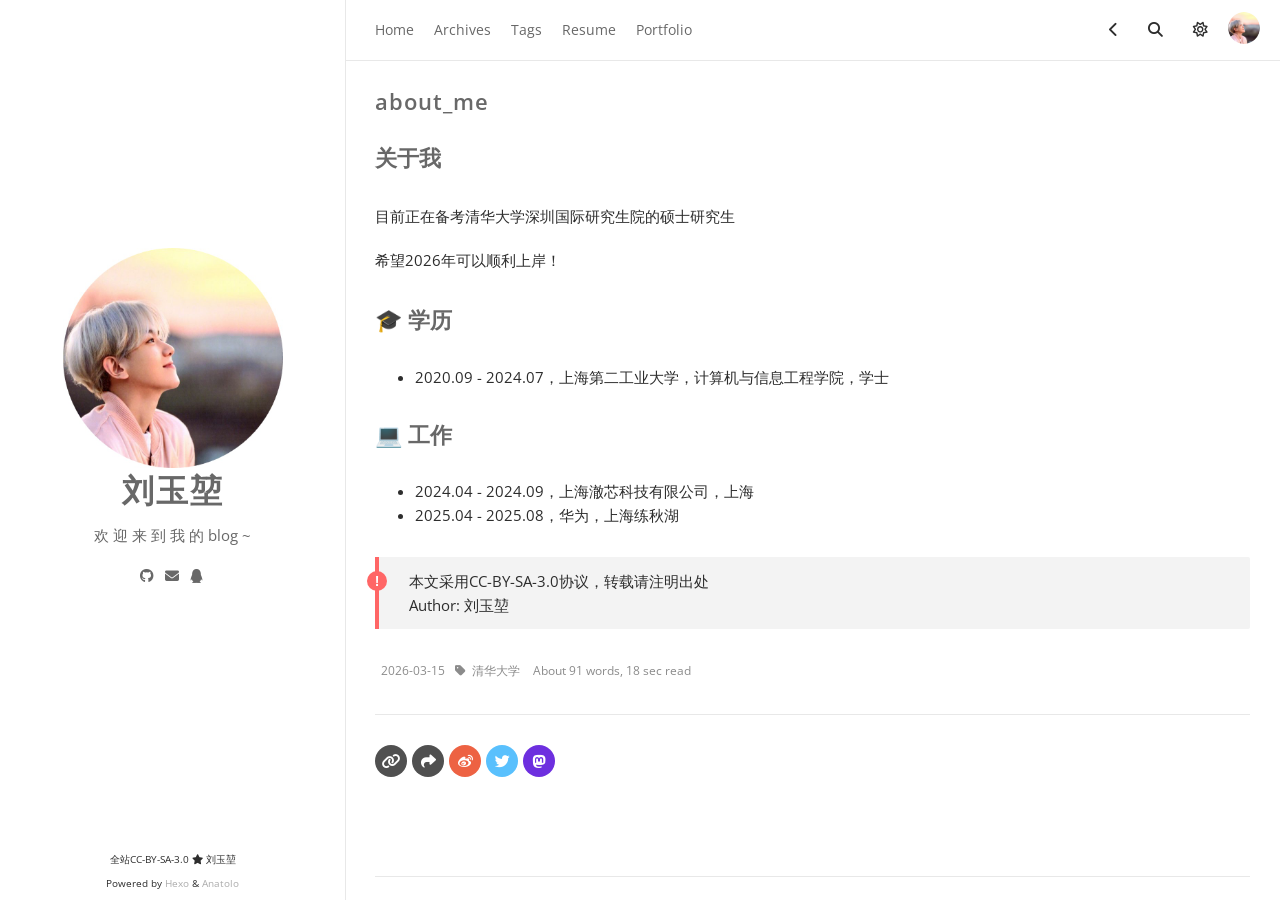
==== commit e037e534: "Site updated: 2026-03-17 19:18:14" ====
--- a/2026/03/15/about-me/index.html
+++ b/2026/03/15/about-me/index.html
@@ -1,16 +1,12 @@
 <!DOCTYPE html><html lang="zh-CN" theme="default"><head><meta charset="utf-8"><meta name="X-UA-Compatible" content="IE=edge"><meta name="author" content="刘玉堃"><title>about_me · 刘玉堃</title><meta name="description" content="关于我目前正在备考清华大学深圳国际研究生院的硕士研究生
 希望2026年可以顺利上岸！
-刘玉堃的简历
-刘玉堃的作品集
 🎓 学历
 2020.09 - 2024.07，上海第二工业大学，计算机与信息工程学院，学士
 
 💻 工作
 2024.04 - 2024.09，上海澈芯科技有限公司，上海
-2025.0"><meta name="keywords" content="Blog,博客,Hexo"><meta content="width=device-width, initial-scale=1.0, maximum-scale=1.0, user-scalable=0" name="viewport"><meta content="yes" name="apple-mobile-web-app-capable"><meta content="black" name="apple-mobile-web-app-status-bar-style"><meta content="telephone=no" name="format-detection"><meta id="site_data_static" data-url="/"><meta name="renderer" content="webkit"><link rel="shortcut icon" type="image/x-icon" href="/images/yuu.jpg"><link rel="stylesheet" href="/js_complied/bundle.css"><link rel="stylesheet" href="/css/font-awesome.min.css"><link rel="alternate" type="application/atom+xml" title="ATOM 1.0" href="/atom.xml"><link rel="preconnect" href="https://fonts.googleapis.com"><link rel="preconnect" href="https://fonts.gstatic.com" crossorigin><link href="https://fonts.googleapis.com/css2?family=Open+Sans:ital,wght@0,300..800;1,300..800&amp;display=swap" rel="stylesheet"><script src="/js_complied/bundle.js"></script><script>Anatolo.comment.setConfig({"valine":{"enable":false,"appid":null,"appkey":null,"notify":false,"verify":false,"avatar":"mm","placeholder":"hello, world"},"gitment":{"enable":false,"owner":"Your GitHub ID","repo":"Repo to store comments","client_id":"Your client ID","client_secret":"Your client secret"},"gitalk":{"enable":false,"owner":"Your GitHub ID","repo":"Repo to store comments","client_id":"Your client ID","client_secret":"Your client secret"},"duoshuo":null,"disqus":null,"gentie":null})</script><meta name="generator" content="Hexo 8.1.1"></head><body> <main-outlet><div class="page-top animated"><div class="nav"><li><a href="/">Home</a></li><li><a href="/archives">Archives</a></li><li><a href="/tags">Tags</a></li><li><a href="/pdf/resume.pdf">Resume</a></li><li><a href="/pdf/portfolio.pdf">Portfolio</a></li></div><div class="information"><div class="nav_right_btn"><li class="btn-toggle-more"><i class="fa fa-ellipsis"></i></li><li class="btn-go-back"><a class="fa fa-chevron-left" onclick="window.history.go(-1)"> </a></li><li class="btn-search"><a class="fa fa-search" onclick="Anatolo.search.openWindow();"></a></li><li class="btn-toggle-theme"><a class="far fa-sun" onclick="Anatolo.darkLightToggle();"></a></li></div><div class="avatar"><img src="/images/yuu.jpg"></div></div></div><div class="sidebar animated"><div class="sidebar-top"><div class="logo-title"><div class="title"><img src="/images/yuu.jpg" style="width:220px;" alt="favicon"><h3 title=""><a href="/">刘玉堃</a></h3><div class="description"><p>欢 迎 来 到 我 的 blog ~</p></div></div><ul class="social-links"><li><a target="_blank" rel="noopener" href="https://github.com/yuu-liuyukun"><i class="fab fa-github"></i></a></li><li><a href="mailto:2635119206@qq.com"><i class="fa fa-envelope"></i></a></li><li><a href="2635119206"><i class="fab fa-qq"></i></a></li></ul></div></div><div class="footer"><div class="p"><span>全站CC-BY-SA-3.0 </span><i class="fa fa-star"></i><span> 刘玉堃</span></div><div class="by_farbox"><span>Powered by</span><a href="https://hexo.io/zh-cn/" target="_blank"> Hexo</a><span> &</span><a href="https://github.com/Lhcfl/hexo-theme-anatolo" target="_blank"> Anatolo</a></div><div class="beian"></div></div></div><div class="main animated fadeInDown"><div class="autopagerize_page_element"><div class="content"><div class="post-page"><div class="post animated"><div class="post-title"><h3><a>about_me</a></h3></div><div class="post-content"><p><h1 id="关于我"><a href="#关于我" class="headerlink" title="关于我"></a>关于我</h1><p>目前正在备考清华大学深圳国际研究生院的硕士研究生</p>
+2025.04 - 2025.08，华为，"><meta name="keywords" content="Blog,博客,Hexo"><meta content="width=device-width, initial-scale=1.0, maximum-scale=1.0, user-scalable=0" name="viewport"><meta content="yes" name="apple-mobile-web-app-capable"><meta content="black" name="apple-mobile-web-app-status-bar-style"><meta content="telephone=no" name="format-detection"><meta id="site_data_static" data-url="/"><meta name="renderer" content="webkit"><link rel="shortcut icon" type="image/x-icon" href="/images/yuu.jpg"><link rel="stylesheet" href="/js_complied/bundle.css"><link rel="stylesheet" href="/css/font-awesome.min.css"><link rel="alternate" type="application/atom+xml" title="ATOM 1.0" href="/atom.xml"><link rel="preconnect" href="https://fonts.googleapis.com"><link rel="preconnect" href="https://fonts.gstatic.com" crossorigin><link href="https://fonts.googleapis.com/css2?family=Open+Sans:ital,wght@0,300..800;1,300..800&amp;display=swap" rel="stylesheet"><script src="/js_complied/bundle.js"></script><script>Anatolo.comment.setConfig({"valine":{"enable":false,"appid":null,"appkey":null,"notify":false,"verify":false,"avatar":"mm","placeholder":"hello, world"},"gitment":{"enable":false,"owner":"Your GitHub ID","repo":"Repo to store comments","client_id":"Your client ID","client_secret":"Your client secret"},"gitalk":{"enable":false,"owner":"Your GitHub ID","repo":"Repo to store comments","client_id":"Your client ID","client_secret":"Your client secret"},"duoshuo":null,"disqus":null,"gentie":null})</script><meta name="generator" content="Hexo 8.1.1"></head><body> <main-outlet><div class="page-top animated"><div class="nav"><li><a href="/">Home</a></li><li><a href="/archives">Archives</a></li><li><a href="/tags">Tags</a></li><li><a href="/pdf/resume.pdf">Resume</a></li><li><a href="/pdf/portfolio.pdf">Portfolio</a></li></div><div class="information"><div class="nav_right_btn"><li class="btn-toggle-more"><i class="fa fa-ellipsis"></i></li><li class="btn-go-back"><a class="fa fa-chevron-left" onclick="window.history.go(-1)"> </a></li><li class="btn-search"><a class="fa fa-search" onclick="Anatolo.search.openWindow();"></a></li><li class="btn-toggle-theme"><a class="far fa-sun" onclick="Anatolo.darkLightToggle();"></a></li></div><div class="avatar"><img src="/images/yuu.jpg"></div></div></div><div class="sidebar animated"><div class="sidebar-top"><div class="logo-title"><div class="title"><img src="/images/yuu.jpg" style="width:220px;" alt="favicon"><h3 title=""><a href="/">刘玉堃</a></h3><div class="description"><p>欢 迎 来 到 我 的 blog ~</p></div></div><ul class="social-links"><li><a target="_blank" rel="noopener" href="https://github.com/yuu-liuyukun"><i class="fab fa-github"></i></a></li><li><a href="mailto:2635119206@qq.com"><i class="fa fa-envelope"></i></a></li><li><a href="2635119206"><i class="fab fa-qq"></i></a></li></ul></div></div><div class="footer"><div class="p"><span>全站CC-BY-SA-3.0 </span><i class="fa fa-star"></i><span> 刘玉堃</span></div><div class="by_farbox"><span>Powered by</span><a href="https://hexo.io/zh-cn/" target="_blank"> Hexo</a><span> &</span><a href="https://github.com/Lhcfl/hexo-theme-anatolo" target="_blank"> Anatolo</a></div><div class="beian"></div></div></div><div class="main animated fadeInDown"><div class="autopagerize_page_element"><div class="content"><div class="post-page"><div class="post animated"><div class="post-title"><h3><a>about_me</a></h3></div><div class="post-content"><p><h1 id="关于我"><a href="#关于我" class="headerlink" title="关于我"></a>关于我</h1><p>目前正在备考清华大学深圳国际研究生院的硕士研究生</p>
 <p>希望2026年可以顺利上岸！</p>
-<p><a href="../pdf/resume.pdf" target="_blank" rel="noopener noreferrer"><strong>刘玉堃的简历</strong></a></p>
-<p><a href="../pdf/portfolio.pdf" target="_blank" rel="noopener noreferrer"><strong>刘玉堃的作品集</strong></a></p>
 <h1 id="🎓-学历"><a href="#🎓-学历" class="headerlink" title="🎓 学历"></a>🎓 学历</h1><ul>
 <li>2020.09 - 2024.07，上海第二工业大学，计算机与信息工程学院，学士</li>
 </ul>
@@ -18,4 +14,4 @@
 <li>2024.04 - 2024.09，上海澈芯科技有限公司，上海</li>
 <li>2025.04 - 2025.08，华为，上海练秋湖</li>
 </ul>
-</p></div><div class="post-footer"><div class="tip">本文采用CC-BY-SA-3.0协议，转载请注明出处<br>Author: 刘玉堃</div><div class="meta"><div class="info"><i class="fa fa-sun-o"></i><span class="date">2026-03-15</span><i class="fa fa-tag"></i><a class="tag" href="/tags/清华大学/" title="清华大学">清华大学 </a><span>About 104 words, 20 sec  read</span></div></div></div></div><div class="share"><div class="share-btn linkonly"><a class="fa fa-link" onclick="Utils.copyToClipboard(window.location.href)" ref="sidebar"></a></div><div class="share-btn evernote"><a class="fa fa-share" onclick="Anatolo.share.native()" ref="sidebar"></a></div><div class="share-btn weibo"><a class="fab fa-weibo" href="javascript:void((function(s,d,e){try{}catch(e){}var f='http://service.weibo.com/share/share.php?',u=d.location.href,p=['url=',e(u),'&amp;title=',e(d.title),'&amp;appkey=2924220432'].join('');function a(){if(!window.open([f,p].join(''),'mb',['toolbar=0,status=0,resizable=1,width=620,height=450,left=',(s.width-620)/2,',top=',(s.height-450)/2].join('')))u.href=[f,p].join('');};if(/Firefox/.test(navigator.userAgent)){setTimeout(a,0)}else{a()}})(screen,document,encodeURIComponent));"></a></div><div class="share-btn twitter"><a class="fab fa-twitter" target="_blank" rel="noopener" href="http://twitter.com/intent/tweet?text=I%20have%20found%20a%20great%20blog.%0A%0A%E5%88%98%E7%8E%89%E5%A0%83%20%C2%B7%20about_me%0Ahttp://example.com/2026/03/15/about-me/%0A"></a></div><div class="share-btn mastodon"><a class="fab fa-mastodon" target="_blank" rel="noopener" href="https://mastodonshare.com/?text=I%20have%20found%20a%20great%20blog.%0A%0A%E5%88%98%E7%8E%89%E5%A0%83%20%C2%B7%20about_me%0Ahttp://example.com/2026/03/15/about-me/%0A"></a></div></div><div class="pagination"><ul class="clearfix"></ul></div><script>Anatolo.comment.setConfig({"valine":{"enable":false,"appid":null,"appkey":null,"notify":false,"verify":false,"avatar":"mm","placeholder":"hello, world"},"gitment":{"enable":false,"owner":"Your GitHub ID","repo":"Repo to store comments","client_id":"Your client ID","client_secret":"Your client secret"},"gitalk":{"enable":false,"owner":"Your GitHub ID","repo":"Repo to store comments","client_id":"Your client ID","client_secret":"Your client secret"},"duoshuo":null,"disqus":null,"gentie":null})</script></div></div></div></div></main-outlet><script>(async function(){ if (Anatolo.search == null) await Anatolo.getMsg("search-init"); Anatolo.search.config = {translation:{posts:"Posts",pages:"Pages",categories:"Categories",tags:"Tags",untitled:"(Untitled)",} }; })()</script><div class="searchbox ins-search modal-cover"><div class="searchbox-container ins-search-container modal-container"><div class="searchbox-input-wrapper"><input class="searchbox-input ins-search-input" type="text" placeholder="Search..."><span class="searchbox-close"><a class="fa fa-times-circle" onclick="Anatolo.search.closeWindow();"></a></span></div><div class="searchbox-result-wrapper ins-section-wrapper"><div class="ins-section-container"><p>Seraching...</p></div></div></div></div><button class="float-button hide" id="scroll-to-top" onclick="window.scrollTo({top: 0, behavior: 'smooth'})" type="button" title="Scroll to top"><i class="fa fa-angle-up"></i></button><div class="modal-cover" id="success-indicator"><div class="modal-container indicator"><i class="fa fa-check"></i></div></div></body></html>+</p></div><div class="post-footer"><div class="tip">本文采用CC-BY-SA-3.0协议，转载请注明出处<br>Author: 刘玉堃</div><div class="meta"><div class="info"><i class="fa fa-sun-o"></i><span class="date">2026-03-15</span><i class="fa fa-tag"></i><a class="tag" href="/tags/清华大学/" title="清华大学">清华大学 </a><span>About 91 words, 18 sec  read</span></div></div></div></div><div class="share"><div class="share-btn linkonly"><a class="fa fa-link" onclick="Utils.copyToClipboard(window.location.href)" ref="sidebar"></a></div><div class="share-btn evernote"><a class="fa fa-share" onclick="Anatolo.share.native()" ref="sidebar"></a></div><div class="share-btn weibo"><a class="fab fa-weibo" href="javascript:void((function(s,d,e){try{}catch(e){}var f='http://service.weibo.com/share/share.php?',u=d.location.href,p=['url=',e(u),'&amp;title=',e(d.title),'&amp;appkey=2924220432'].join('');function a(){if(!window.open([f,p].join(''),'mb',['toolbar=0,status=0,resizable=1,width=620,height=450,left=',(s.width-620)/2,',top=',(s.height-450)/2].join('')))u.href=[f,p].join('');};if(/Firefox/.test(navigator.userAgent)){setTimeout(a,0)}else{a()}})(screen,document,encodeURIComponent));"></a></div><div class="share-btn twitter"><a class="fab fa-twitter" target="_blank" rel="noopener" href="http://twitter.com/intent/tweet?text=I%20have%20found%20a%20great%20blog.%0A%0A%E5%88%98%E7%8E%89%E5%A0%83%20%C2%B7%20about_me%0Ahttp://example.com/2026/03/15/about-me/%0A"></a></div><div class="share-btn mastodon"><a class="fab fa-mastodon" target="_blank" rel="noopener" href="https://mastodonshare.com/?text=I%20have%20found%20a%20great%20blog.%0A%0A%E5%88%98%E7%8E%89%E5%A0%83%20%C2%B7%20about_me%0Ahttp://example.com/2026/03/15/about-me/%0A"></a></div></div><div class="pagination"><ul class="clearfix"></ul></div><script>Anatolo.comment.setConfig({"valine":{"enable":false,"appid":null,"appkey":null,"notify":false,"verify":false,"avatar":"mm","placeholder":"hello, world"},"gitment":{"enable":false,"owner":"Your GitHub ID","repo":"Repo to store comments","client_id":"Your client ID","client_secret":"Your client secret"},"gitalk":{"enable":false,"owner":"Your GitHub ID","repo":"Repo to store comments","client_id":"Your client ID","client_secret":"Your client secret"},"duoshuo":null,"disqus":null,"gentie":null})</script></div></div></div></div></main-outlet><script>(async function(){ if (Anatolo.search == null) await Anatolo.getMsg("search-init"); Anatolo.search.config = {translation:{posts:"Posts",pages:"Pages",categories:"Categories",tags:"Tags",untitled:"(Untitled)",} }; })()</script><div class="searchbox ins-search modal-cover"><div class="searchbox-container ins-search-container modal-container"><div class="searchbox-input-wrapper"><input class="searchbox-input ins-search-input" type="text" placeholder="Search..."><span class="searchbox-close"><a class="fa fa-times-circle" onclick="Anatolo.search.closeWindow();"></a></span></div><div class="searchbox-result-wrapper ins-section-wrapper"><div class="ins-section-container"><p>Seraching...</p></div></div></div></div><button class="float-button hide" id="scroll-to-top" onclick="window.scrollTo({top: 0, behavior: 'smooth'})" type="button" title="Scroll to top"><i class="fa fa-angle-up"></i></button><div class="modal-cover" id="success-indicator"><div class="modal-container indicator"><i class="fa fa-check"></i></div></div></body></html>
--- a/js_complied/bundle.css
+++ b/js_complied/bundle.css
@@ -1,975 +1,1165 @@
 @charset "UTF-8";
-.content {
+figure.highlight {
+  position: relative !important;
+  margin: 1em 0 !important;
+  border-radius: 2px !important;
+  line-height: 1.1em !important;
+  background-color: var(--secondary-950) !important;
+  overflow-x: auto !important;
+  padding-left: 1em;
+}
+figure.highlight table,
+figure.highlight tr,
+figure.highlight td {
+  width: 100% !important;
+  border-collapse: collapse !important;
+  padding: 0 !important;
+  margin: 0 !important;
+}
+figure.highlight .gutter {
+  width: fit-content !important;
+  line-height: 1.5em !important;
+  font-size: 15px;
+  padding: 0em 1em 0em 0em !important;
+  user-select: none;
+}
+figure.highlight .gutter pre {
+  color: rgb(212, 148, 75) !important;
+}
+body.disable-line-number figure.highlight .gutter {
+  display: none;
+}
+figure.highlight .code pre {
+  padding: 1.2em 1em 1.2em 0 !important;
+  line-height: 1.5em !important;
+  margin: 0 !important;
+}
+figure.highlight .code:after {
+  position: absolute !important;
+  top: 0 !important;
+  right: 0 !important;
+  color: #ccc !important;
+  text-align: right !important;
+  font-size: 0.75em !important;
+  padding: 5px 10px 0 !important;
+  line-height: 15px !important;
+  height: 15px !important;
+  font-weight: 600 !important;
+}
+figure.highlight.sap-abap .code:after, figure.highlight.abap .code:after {
+  content: "ABAP";
+}
+figure.highlight.abnf .code:after {
+  content: "ABNF";
+}
+figure.highlight.accesslog .code:after {
+  content: "Access logs";
+}
+figure.highlight.ada .code:after {
+  content: "Ada";
+}
+figure.highlight.apex .code:after {
+  content: "Apex";
+}
+figure.highlight.arduino .code:after, figure.highlight.ino .code:after {
+  content: "Arduino( C++ w/Arduino libs)";
+}
+figure.highlight.armasm .code:after, figure.highlight.arm .code:after {
+  content: "ARM assembler";
+}
+figure.highlight.avrasm .code:after {
+  content: "AVR assembler";
+}
+figure.highlight.actionscript .code:after, figure.highlight.as .code:after {
+  content: "ActionScript";
+}
+figure.highlight.alan .code:after, figure.highlight.i .code:after {
+  content: "Alan IF";
+}
+figure.highlight.ln .code:after {
+  content: "Alan";
+}
+figure.highlight.angelscript .code:after, figure.highlight.asc .code:after {
+  content: "AngelScript";
+}
+figure.highlight.apache .code:after, figure.highlight.apacheconf .code:after {
+  content: "Apache";
+}
+figure.highlight.applescript .code:after, figure.highlight.osascript .code:after {
+  content: "AppleScript";
+}
+figure.highlight.arcade .code:after {
+  content: "Arcade";
+}
+figure.highlight.asciidoc .code:after, figure.highlight.adoc .code:after {
+  content: "AsciiDoc";
+}
+figure.highlight.aspectj .code:after {
+  content: "AspectJ";
+}
+figure.highlight.autohotkey .code:after {
+  content: "AutoHotkey";
+}
+figure.highlight.autoit .code:after {
+  content: "AutoIt";
+}
+figure.highlight.awk .code:after, figure.highlight.mawk .code:after, figure.highlight.nawk .code:after, figure.highlight.gawk .code:after {
+  content: "Awk";
+}
+figure.highlight.ballerina .code:after, figure.highlight.bal .code:after {
+  content: "Ballerina";
+}
+figure.highlight.bash .code:after, figure.highlight.sh .code:after, figure.highlight.zsh .code:after {
+  content: "Bash";
+}
+figure.highlight.basic .code:after {
+  content: "Basic";
+}
+figure.highlight.bbcode .code:after {
+  content: "BBCode";
+}
+figure.highlight.blade .code:after {
+  content: "Blade( Laravel)";
+}
+figure.highlight.bnf .code:after {
+  content: "BNF";
+}
+figure.highlight.bqn .code:after {
+  content: "BQN";
+}
+figure.highlight.brainfuck .code:after, figure.highlight.bf .code:after {
+  content: "Brainfuck";
+}
+figure.highlight.csharp .code:after, figure.highlight.cs .code:after {
+  content: "C#";
+}
+figure.highlight.c .code:after, figure.highlight.h .code:after {
+  content: "C";
+}
+figure.highlight.cpp .code:after, figure.highlight.hpp .code:after, figure.highlight.cc .code:after, figure.highlight.hh .code:after, figure.highlight.cxx .code:after, figure.highlight.hxx .code:after, figure.highlight.c\\\+\\\+ .code:after, figure.highlight.h\\\+\\\+ .code:after {
+  content: "C++";
+}
+figure.highlight.cal .code:after {
+  content: "C/AL";
+}
+figure.highlight.c3 .code:after {
+  content: "C3";
+}
+figure.highlight.cos .code:after, figure.highlight.cls .code:after {
+  content: "Cache Object Script";
+}
+figure.highlight.candid .code:after, figure.highlight.did .code:after {
+  content: "Candid";
+}
+figure.highlight.cmake .code:after {
+  content: "CMake";
+}
+figure.highlight.cobol .code:after, figure.highlight.standard-cobol .code:after {
+  content: "COBOL";
+}
+figure.highlight.codeowners .code:after {
+  content: "CODEOWNERS";
+}
+figure.highlight.coq .code:after {
+  content: "Coq";
+}
+figure.highlight.csp .code:after {
+  content: "CSP";
+}
+figure.highlight.css .code:after {
+  content: "CSS";
+}
+figure.highlight.capnproto .code:after, figure.highlight.capnp .code:after {
+  content: "Cap’n Proto";
+}
+figure.highlight.chaos .code:after, figure.highlight.kaos .code:after {
+  content: "Chaos";
+}
+figure.highlight.chapel .code:after, figure.highlight.chpl .code:after {
+  content: "Chapel";
+}
+figure.highlight.cisco .code:after {
+  content: "Cisco CLI";
+}
+figure.highlight.clojure .code:after, figure.highlight.clj .code:after {
+  content: "Clojure";
+}
+figure.highlight.coffeescript .code:after, figure.highlight.coffee .code:after, figure.highlight.cson .code:after, figure.highlight.iced .code:after {
+  content: "CoffeeScript";
+}
+figure.highlight.cpc .code:after {
+  content: "CpcdosC+";
+}
+figure.highlight.crmsh .code:after, figure.highlight.crm .code:after, figure.highlight.pcmk .code:after {
+  content: "Crmsh";
+}
+figure.highlight.crystal .code:after, figure.highlight.cr .code:after {
+  content: "Crystal";
+}
+figure.highlight.curl .code:after {
+  content: "cURL";
+}
+figure.highlight.cypher .code:after {
+  content: "Cypher( Neo4j)";
+}
+figure.highlight.d .code:after {
+  content: "D";
+}
+figure.highlight.dafny .code:after {
+  content: "Dafny";
+}
+figure.highlight.dart .code:after {
+  content: "Dart";
+}
+figure.highlight.dpr .code:after, figure.highlight.dfm .code:after, figure.highlight.pas .code:after, figure.highlight.pascal .code:after {
+  content: "Delphi";
+}
+figure.highlight.diff .code:after, figure.highlight.patch .code:after {
+  content: "Diff";
+}
+figure.highlight.django .code:after, figure.highlight.jinja .code:after {
+  content: "Django";
+}
+figure.highlight.dns .code:after, figure.highlight.zone .code:after, figure.highlight.bind .code:after {
+  content: "DNS Zone file";
+}
+figure.highlight.dockerfile .code:after, figure.highlight.docker .code:after {
+  content: "Dockerfile";
+}
+figure.highlight.dos .code:after, figure.highlight.bat .code:after, figure.highlight.cmd .code:after {
+  content: "DOS";
+}
+figure.highlight.dsconfig .code:after {
+  content: "dsconfig";
+}
+figure.highlight.dts .code:after {
+  content: "DTS( Device Tree)";
+}
+figure.highlight.dust .code:after, figure.highlight.dst .code:after {
+  content: "Dust";
+}
+figure.highlight.dylan .code:after {
+  content: "Dylan";
+}
+figure.highlight.ebnf .code:after {
+  content: "EBNF";
+}
+figure.highlight.elixir .code:after {
+  content: "Elixir";
+}
+figure.highlight.elm .code:after {
+  content: "Elm";
+}
+figure.highlight.erlang .code:after, figure.highlight.erl .code:after {
+  content: "Erlang";
+}
+figure.highlight.excel .code:after, figure.highlight.xls .code:after, figure.highlight.xlsx .code:after {
+  content: "Excel";
+}
+figure.highlight.extempore .code:after, figure.highlight.xtlang .code:after, figure.highlight.xtm .code:after {
+  content: "Extempore";
+}
+figure.highlight.fsharp .code:after, figure.highlight.fs .code:after, figure.highlight.fsx .code:after, figure.highlight.fsi .code:after, figure.highlight.fsscript .code:after {
+  content: "F#";
+}
+figure.highlight.fix .code:after {
+  content: "FIX";
+}
+figure.highlight.flix .code:after {
+  content: "Flix";
+}
+figure.highlight.fortran .code:after, figure.highlight.f90 .code:after, figure.highlight.f95 .code:after {
+  content: "Fortran";
+}
+figure.highlight.func .code:after {
+  content: "FunC";
+}
+figure.highlight.gcode .code:after, figure.highlight.nc .code:after {
+  content: "G-Code";
+}
+figure.highlight.gams .code:after, figure.highlight.gms .code:after {
+  content: "Gams";
+}
+figure.highlight.gauss .code:after, figure.highlight.gss .code:after {
+  content: "GAUSS";
+}
+figure.highlight.godot .code:after, figure.highlight.gdscript .code:after {
+  content: "GDScript";
+}
+figure.highlight.gherkin .code:after {
+  content: "Gherkin";
+}
+figure.highlight.hbs .code:after, figure.highlight.glimmer .code:after, figure.highlight.htmlbars .code:after {
+  content: "Glimmer and EmberJS";
+}
+figure.highlight.gn .code:after, figure.highlight.gni .code:after {
+  content: "GN for Ninja";
+}
+figure.highlight.go .code:after, figure.highlight.golang .code:after {
+  content: "Go";
+}
+figure.highlight.gf .code:after {
+  content: "Grammatical Framework";
+}
+figure.highlight.golo .code:after, figure.highlight.gololang .code:after {
+  content: "Golo";
+}
+figure.highlight.gradle .code:after {
+  content: "Gradle";
+}
+figure.highlight.graphql .code:after, figure.highlight.gql .code:after {
+  content: "GraphQL";
+}
+figure.highlight.groovy .code:after {
+  content: "Groovy";
+}
+figure.highlight.gsql .code:after {
+  content: "GSQL";
+}
+figure.highlight.xml .code:after, figure.highlight.html .code:after, figure.highlight.xhtml .code:after, figure.highlight.rss .code:after, figure.highlight.atom .code:after, figure.highlight.xjb .code:after, figure.highlight.xsd .code:after, figure.highlight.xsl .code:after, figure.highlight.plist .code:after, figure.highlight.svg .code:after {
+  content: "HTML, XML";
+}
+figure.highlight.http .code:after, figure.highlight.https .code:after {
+  content: "HTTP";
+}
+figure.highlight.haml .code:after {
+  content: "Haml";
+}
+figure.highlight.handlebars .code:after, figure.highlight.hbs .code:after {
+  content: "Handlebars";
+}
+figure.highlight.haskell .code:after, figure.highlight.hs .code:after {
+  content: "Haskell";
+}
+figure.highlight.haxe .code:after, figure.highlight.hx .code:after {
+  content: "Haxe";
+}
+figure.highlight.hlsl .code:after {
+  content: "High-level shader language";
+}
+figure.highlight.hy .code:after, figure.highlight.hylang .code:after {
+  content: "Hy";
+}
+figure.highlight.ini .code:after, figure.highlight.toml .code:after {
+  content: "Ini, TOML";
+}
+figure.highlight.inform7 .code:after, figure.highlight.i7 .code:after {
+  content: "Inform7";
+}
+figure.highlight.irpf90 .code:after {
+  content: "IRPF90";
+}
+figure.highlight.iptables .code:after {
+  content: "Iptables";
+}
+figure.highlight.json .code:after, figure.highlight.jsonc .code:after {
+  content: "JSON";
+}
+figure.highlight.java .code:after, figure.highlight.jsp .code:after {
+  content: "Java";
+}
+figure.highlight.javascript .code:after, figure.highlight.js .code:after, figure.highlight.jsx .code:after {
+  content: "JavaScript";
+}
+figure.highlight.jolie .code:after, figure.highlight.iol .code:after, figure.highlight.ol .code:after {
+  content: "Jolie";
+}
+figure.highlight.julia .code:after, figure.highlight.jl .code:after {
+  content: "Julia";
+}
+figure.highlight.julia-repl .code:after {
+  content: "Julia REPL";
+}
+figure.highlight.kotlin .code:after, figure.highlight.kt .code:after {
+  content: "Kotlin";
+}
+figure.highlight.lang .code:after {
+  content: "Lang";
+}
+figure.highlight.tex .code:after {
+  content: "LaTeX";
+}
+figure.highlight.leaf .code:after {
+  content: "Leaf";
+}
+figure.highlight.lean .code:after {
+  content: "Lean";
+}
+figure.highlight.lasso .code:after, figure.highlight.ls .code:after, figure.highlight.lassoscript .code:after {
+  content: "Lasso";
+}
+figure.highlight.less .code:after {
+  content: "Less";
+}
+figure.highlight.ldif .code:after {
+  content: "LDIF";
+}
+figure.highlight.lisp .code:after {
+  content: "Lisp";
+}
+figure.highlight.livecodeserver .code:after {
+  content: "LiveCode Server";
+}
+figure.highlight.livescript .code:after, figure.highlight.ls .code:after {
+  content: "LiveScript";
+}
+figure.highlight.lookml .code:after {
+  content: "LookML";
+}
+figure.highlight.lua .code:after {
+  content: "Lua";
+}
+figure.highlight.luau .code:after {
+  content: "Luau";
+}
+figure.highlight.macaulay2 .code:after {
+  content: "Macaulay2";
+}
+figure.highlight.makefile .code:after, figure.highlight.mk .code:after, figure.highlight.mak .code:after, figure.highlight.make .code:after {
+  content: "Makefile";
+}
+figure.highlight.markdown .code:after, figure.highlight.md .code:after, figure.highlight.mkdown .code:after, figure.highlight.mkd .code:after {
+  content: "Markdown";
+}
+figure.highlight.mathematica .code:after, figure.highlight.mma .code:after, figure.highlight.wl .code:after {
+  content: "Mathematica";
+}
+figure.highlight.matlab .code:after {
+  content: "Matlab";
+}
+figure.highlight.maxima .code:after {
+  content: "Maxima";
+}
+figure.highlight.mel .code:after {
+  content: "Maya Embedded Language";
+}
+figure.highlight.mercury .code:after {
+  content: "Mercury";
+}
+figure.highlight.mips .code:after, figure.highlight.mipsasm .code:after {
+  content: "MIPS Assembler";
+}
+figure.highlight.mint .code:after {
+  content: "Mint";
+}
+figure.highlight.mirth .code:after {
+  content: "Mirth";
+}
+figure.highlight.mirc .code:after, figure.highlight.mrc .code:after {
+  content: "mIRC Scripting Language";
+}
+figure.highlight.mizar .code:after {
+  content: "Mizar";
+}
+figure.highlight.mkb .code:after {
+  content: "MKB";
+}
+figure.highlight.mlir .code:after {
+  content: "MLIR";
+}
+figure.highlight.mojolicious .code:after {
+  content: "Mojolicious";
+}
+figure.highlight.monkey .code:after {
+  content: "Monkey";
+}
+figure.highlight.moonscript .code:after, figure.highlight.moon .code:after {
+  content: "Moonscript";
+}
+figure.highlight.motoko .code:after, figure.highlight.mo .code:after {
+  content: "Motoko";
+}
+figure.highlight.n1ql .code:after {
+  content: "N1QL";
+}
+figure.highlight.nsis .code:after {
+  content: "NSIS";
+}
+figure.highlight.never .code:after {
+  content: "Never";
+}
+figure.highlight.nginx .code:after, figure.highlight.nginxconf .code:after {
+  content: "Nginx";
+}
+figure.highlight.nim .code:after, figure.highlight.nimrod .code:after {
+  content: "Nim";
+}
+figure.highlight.nix .code:after {
+  content: "Nix";
+}
+figure.highlight.oak .code:after {
+  content: "Oak";
+}
+figure.highlight.ocl .code:after {
+  content: "Object Constraint Language";
+}
+figure.highlight.ocaml .code:after, figure.highlight.ml .code:after {
+  content: "OCaml";
+}
+figure.highlight.objectivec .code:after, figure.highlight.mm .code:after, figure.highlight.objc .code:after, figure.highlight.obj-c .code:after {
+  content: "Objective C";
+}
+figure.highlight.glsl .code:after {
+  content: "OpenGL Shading Language";
+}
+figure.highlight.openscad .code:after, figure.highlight.scad .code:after {
+  content: "OpenSCAD";
+}
+figure.highlight.ruleslanguage .code:after {
+  content: "Oracle Rules Language";
+}
+figure.highlight.oxygene .code:after {
+  content: "Oxygene";
+}
+figure.highlight.pf .code:after {
+  content: "PF";
+}
+figure.highlight.php .code:after {
+  content: "PHP";
+}
+figure.highlight.papyrus .code:after, figure.highlight.psc .code:after {
+  content: "Papyrus";
+}
+figure.highlight.parser3 .code:after {
+  content: "Parser3";
+}
+figure.highlight.perl .code:after, figure.highlight.pl .code:after, figure.highlight.pm .code:after {
+  content: "Perl";
+}
+figure.highlight.phix .code:after {
+  content: "Phix";
+}
+figure.highlight.pine .code:after, figure.highlight.pinescript .code:after {
+  content: "Pine Script";
+}
+figure.highlight.plaintext .code:after, figure.highlight.txt .code:after, figure.highlight.text .code:after {
+  content: "Plaintext";
+}
+figure.highlight.pony .code:after {
+  content: "Pony";
+}
+figure.highlight.pgsql .code:after, figure.highlight.postgres .code:after, figure.highlight.postgresql .code:after {
+  content: "PostgreSQL & PL/pgSQL";
+}
+figure.highlight.powershell .code:after, figure.highlight.ps .code:after, figure.highlight.ps1 .code:after {
+  content: "PowerShell";
+}
+figure.highlight.processing .code:after {
+  content: "Processing";
+}
+figure.highlight.prolog .code:after {
+  content: "Prolog";
+}
+figure.highlight.properties .code:after {
+  content: "Properties";
+}
+figure.highlight.proto .code:after, figure.highlight.protobuf .code:after {
+  content: "Protocol Buffers";
+}
+figure.highlight.puppet .code:after, figure.highlight.pp .code:after {
+  content: "Puppet";
+}
+figure.highlight.python .code:after, figure.highlight.py .code:after, figure.highlight.gyp .code:after {
+  content: "Python";
+}
+figure.highlight.profile .code:after {
+  content: "Python profiler results";
+}
+figure.highlight.python-repl .code:after, figure.highlight.pycon .code:after {
+  content: "Python REPL";
+}
+figure.highlight.qsharp .code:after {
+  content: "Q#";
+}
+figure.highlight.k .code:after, figure.highlight.kdb .code:after {
+  content: "Q";
+}
+figure.highlight.qml .code:after {
+  content: "QML";
+}
+figure.highlight.r .code:after {
+  content: "R";
+}
+figure.highlight.cshtml .code:after, figure.highlight.razor .code:after, figure.highlight.razor-cshtml .code:after {
+  content: "Razor CSHTML";
+}
+figure.highlight.reasonml .code:after, figure.highlight.re .code:after {
+  content: "ReasonML";
+}
+figure.highlight.redbol .code:after, figure.highlight.rebol .code:after, figure.highlight.red .code:after, figure.highlight.red-system .code:after {
+  content: "Rebol & Red";
+}
+figure.highlight.rib .code:after {
+  content: "RenderMan RIB";
+}
+figure.highlight.rsl .code:after {
+  content: "RenderMan RSL";
+}
+figure.highlight.rescript .code:after, figure.highlight.res .code:after {
+  content: "ReScript";
+}
+figure.highlight.risc .code:after, figure.highlight.riscript .code:after {
+  content: "RiScript";
+}
+figure.highlight.riscv .code:after, figure.highlight.riscvasm .code:after {
+  content: "RISC-V Assembly";
+}
+figure.highlight.graph .code:after, figure.highlight.instances .code:after {
+  content: "Roboconf";
+}
+figure.highlight.robot .code:after, figure.highlight.rf .code:after {
+  content: "Robot Framework";
+}
+figure.highlight.rpm-specfile .code:after, figure.highlight.rpm .code:after, figure.highlight.spec .code:after, figure.highlight.rpm-spec .code:after, figure.highlight.specfile .code:after {
+  content: "RPM spec files";
+}
+figure.highlight.ruby .code:after, figure.highlight.rb .code:after, figure.highlight.gemspec .code:after, figure.highlight.podspec .code:after, figure.highlight.thor .code:after, figure.highlight.irb .code:after {
+  content: "Ruby";
+}
+figure.highlight.rust .code:after, figure.highlight.rs .code:after {
+  content: "Rust";
+}
+figure.highlight.rvt .code:after, figure.highlight.rvt-script .code:after {
+  content: "RVT Script";
+}
+figure.highlight.sas .code:after {
+  content: "SAS";
+}
+figure.highlight.scss .code:after {
+  content: "SCSS";
+}
+figure.highlight.sql .code:after {
+  content: "SQL";
+}
+figure.highlight.p21 .code:after, figure.highlight.step .code:after, figure.highlight.stp .code:after {
+  content: "STEP Part 21";
+}
+figure.highlight.scala .code:after {
+  content: "Scala";
+}
+figure.highlight.scheme .code:after {
+  content: "Scheme";
+}
+figure.highlight.scilab .code:after, figure.highlight.sci .code:after {
+  content: "Scilab";
+}
+figure.highlight.sfz .code:after {
+  content: "SFZ";
+}
+figure.highlight.shexc .code:after {
+  content: "Shape Expressions";
+}
+figure.highlight.shell .code:after, figure.highlight.console .code:after {
+  content: "Shell";
+}
+figure.highlight.smali .code:after {
+  content: "Smali";
+}
+figure.highlight.smalltalk .code:after, figure.highlight.st .code:after {
+  content: "Smalltalk";
+}
+figure.highlight.sml .code:after, figure.highlight.ml .code:after {
+  content: "SML";
+}
+figure.highlight.solidity .code:after, figure.highlight.sol .code:after {
+  content: "Solidity";
+}
+figure.highlight.spl .code:after {
+  content: "Splunk SPL";
+}
+figure.highlight.stan .code:after, figure.highlight.stanfuncs .code:after {
+  content: "Stan";
+}
+figure.highlight.stata .code:after {
+  content: "Stata";
+}
+figure.highlight.iecst .code:after, figure.highlight.scl .code:after, figure.highlight.stl .code:after, figure.highlight.structured-text .code:after {
+  content: "Structured Text";
+}
+figure.highlight.stylus .code:after, figure.highlight.styl .code:after {
+  content: "Stylus";
+}
+figure.highlight.subunit .code:after {
+  content: "SubUnit";
+}
+figure.highlight.supercollider .code:after, figure.highlight.sc .code:after {
+  content: "Supercollider";
+}
+figure.highlight.svelte .code:after {
+  content: "Svelte";
+}
+figure.highlight.swift .code:after {
+  content: "Swift";
+}
+figure.highlight.tcl .code:after, figure.highlight.tk .code:after {
+  content: "Tcl";
+}
+figure.highlight.terraform .code:after, figure.highlight.tf .code:after, figure.highlight.hcl .code:after {
+  content: "Terraform( HCL)";
+}
+figure.highlight.tap .code:after {
+  content: "Test Anything Protocol";
+}
+figure.highlight.thrift .code:after {
+  content: "Thrift";
+}
+figure.highlight.toit .code:after {
+  content: "Toit";
+}
+figure.highlight.tp .code:after {
+  content: "TP";
+}
+figure.highlight.tsql .code:after {
+  content: "Transact-SQL";
+}
+figure.highlight.twig .code:after, figure.highlight.craftcms .code:after {
+  content: "Twig";
+}
+figure.highlight.typescript .code:after, figure.highlight.ts .code:after, figure.highlight.tsx .code:after, figure.highlight.mts .code:after, figure.highlight.cts .code:after {
+  content: "TypeScript";
+}
+figure.highlight.unicorn-rails-log .code:after {
+  content: "Unicorn Rails log";
+}
+figure.highlight.unison .code:after, figure.highlight.u .code:after {
+  content: "Unison";
+}
+figure.highlight.vbnet .code:after, figure.highlight.vb .code:after {
+  content: "VB.Net";
+}
+figure.highlight.vba .code:after {
+  content: "VBA";
+}
+figure.highlight.vbscript .code:after, figure.highlight.vbs .code:after {
+  content: "VBScript";
+}
+figure.highlight.vhdl .code:after {
+  content: "VHDL";
+}
+figure.highlight.vala .code:after {
+  content: "Vala";
+}
+figure.highlight.verilog .code:after, figure.highlight.v .code:after {
+  content: "Verilog";
+}
+figure.highlight.vim .code:after {
+  content: "Vim Script";
+}
+figure.highlight.wgsl .code:after {
+  content: "WGSL";
+}
+figure.highlight.xsharp .code:after, figure.highlight.xs .code:after, figure.highlight.prg .code:after {
+  content: "X#";
+}
+figure.highlight.axapta .code:after {
+  content: "X++";
+}
+figure.highlight.x86asm .code:after {
+  content: "x86 Assembly";
+}
+figure.highlight.x86asmatt .code:after {
+  content: "x86 Assembly (AT&T)";
+}
+figure.highlight.xl .code:after, figure.highlight.tao .code:after {
+  content: "XL";
+}
+figure.highlight.xquery .code:after, figure.highlight.xpath .code:after, figure.highlight.xq .code:after, figure.highlight.xqm .code:after {
+  content: "XQuery";
+}
+figure.highlight.yml .code:after, figure.highlight.yaml .code:after {
+  content: "YAML";
+}
+figure.highlight.zenscript .code:after, figure.highlight.zs .code:after {
+  content: "ZenScript";
+}
+figure.highlight.zephir .code:after, figure.highlight.zep .code:after {
+  content: "Zephir";
+}
+figure.highlight.zig .code:after {
+  content: "Zig";
+}
+
+pre .function .keyword,
+pre .constant {
+  color: #0092db !important;
+}
+pre .keyword,
+pre .attribute {
+  color: #e96900 !important;
+}
+pre .number,
+pre .literal {
+  color: #ae81ff !important;
+}
+pre .tag,
+pre .tag .title,
+pre .change,
+pre .winutils,
+pre .flow,
+pre .lisp .title,
+pre .clojure .built_in,
+pre .nginx .title,
+pre .tex .special {
+  color: #2973b7 !important;
+}
+pre .symbol,
+pre .symbol .string,
+pre .value,
+pre .regexp {
+  color: #42b983 !important;
+}
+pre .title {
+  color: #83b917 !important;
+}
+pre .tag .value,
+pre .string,
+pre .subst,
+pre .haskell .type,
+pre .preprocessor,
+pre .ruby .class .parent,
+pre .built_in,
+pre .sql .aggregate,
+pre .django .template_tag,
+pre .django .variable,
+pre .smalltalk .class,
+pre .javadoc,
+pre .django .filter .argument,
+pre .smalltalk .localvars,
+pre .smalltalk .array,
+pre .attr_selector,
+pre .pseudo,
+pre .addition,
+pre .stream,
+pre .envvar,
+pre .apache .tag,
+pre .apache .cbracket,
+pre .tex .command,
+pre .prompt {
+  color: #42b983 !important;
+}
+pre .comment,
+pre .java .annotation,
+pre .python .decorator,
+pre .template_comment,
+pre .pi,
+pre .doctype,
+pre .shebang,
+pre .apache .sqbracket,
+pre .tex .formula {
+  color: #b3b3b3 !important;
+}
+pre .deletion {
+  color: #ba4545 !important;
+}
+pre .coffeescript .javascript,
+pre .javascript .xml,
+pre .tex .formula,
+pre .xml .javascript,
+pre .xml .vbscript,
+pre .xml .css,
+pre .xml .cdata {
+  opacity: 0.5 !important;
+}@charset "UTF-8";
+:root {
+  --mono-font-face: "mononoki", "Consolas", "Roboto Mono", "Lucida Console", "Trebuchet MS", "Courier New", "courier",
+    monospace;
+}
+
+.content > .post > .post-content > p {
+  word-wrap: break-word;
+  word-break: break-all;
+}
+
+#ds-thread,
+#disqus_thread,
+#cloud-tie-wrapper {
+  margin: 0 30px !important;
+}
+
+html {
+  -webkit-font-smoothing: antialiased;
+  height: 100%;
+  max-height: 100%;
+  padding: 0;
+  margin: 0;
+}
+
+body {
+  padding: 0;
+  margin: 0;
+  line-height: 1.6em;
+  color: var(--primary-high);
+  font-family: "Open Sans", Helvetica, Arial, "PingHei", "PingFang SC", Helvetica, "Work Sans", "Hiragino Sans GB", "Microsoft YaHei", SimSun, sans-serif;
+  font-size: 15px;
+  width: 100%;
+  margin: 0 auto 30px auto;
+  background-color: var(--secondary);
+  transition: background-color 0.8s, color 0.8s;
+}
+
+.clear {
+  clear: both;
+  display: block;
+  overflow: hidden;
+  visibility: hidden;
+  width: 0;
+  height: 0;
+}
+
+h1,
+h2,
+h3,
+h4,
+h5,
+h6 {
+  text-rendering: optimizeLegibility;
+  line-height: 1;
+  margin: 2rem 0;
+}
+
+h1 {
+  font-size: 2.1rem;
+  line-height: 1.2em;
+}
+
+h2 {
+  font-size: 1.9rem;
+  line-height: 1.2em;
+}
+
+h3 {
+  font-size: 1.75rem;
+}
+
+h4 {
+  font-size: 1.3rem;
+}
+
+h5 {
+  font-size: 1.2rem;
+}
+
+h6 {
+  font-size: 1.1rem;
+}
+
+img {
+  max-width: 100%;
   height: auto;
-  float: right;
-  width: calc(100% - 345px);
-  margin-top: 60px;
-}
-
-.animated {
-  animation-fill-mode: both;
-  animation-duration: 0.5s;
-}
-
-.animated.hinge {
-  animation-duration: 0.5s;
-}
-
-@keyframes fadeInDown {
-  0% {
-    opacity: 0;
-    transform: translateY(-20px);
-  }
-  100% {
-    opacity: 1;
-    transform: translateY(0);
-  }
-}
-.fadeInDown {
-  animation-name: fadeInDown;
-}
-
-@keyframes fadeOutDown {
-  0% {
-    opacity: 1;
-    transform: translateY(0);
-  }
-  100% {
-    opacity: 0;
-    transform: translateY(20px);
-  }
-}
-.fadeOutDown {
-  animation-name: fadeOutDown;
-}
-
-@keyframes fadeOut {
-  0% {
-    opacity: 1;
-  }
-  100% {
-    opacity: 0;
-  }
-}
-.fadeOut {
-  animation-name: fadeOut;
-}
-
-@keyframes fadeIn {
-  0% {
-    opacity: 0;
-  }
-  100% {
-    opacity: 1;
-  }
-}
-.fadeIn {
-  animation-name: fadeIn;
-}
-
-.page-top {
-  width: calc(100% - 345px);
-  position: fixed;
-  right: 0;
-  z-index: 3;
+}
+
+p,
+ul,
+ol,
+dl {
+  margin: 1em 0;
+}
+
+ol ol,
+ul ul,
+ul ol,
+ol ul {
+  margin: 0.4em 0;
+}
+
+ol.toclist-child {
+  padding-inline-start: 15px;
+}
+
+ul p,
+ol p,
+li p,
+.content li p,
+blockquote p,
+.content blockquote p,
+.post blockquote p,
+.post li p {
+  margin: 0;
+  overflow: visible;
+}
+
+a img {
+  border: none;
+}
+
+p {
+  line-height: 1.9em;
+  font-weight: 400;
+  font-size: 15px;
+}
+
+a {
+  text-decoration: none;
+}
+
+a:link,
+a:visited {
+  opacity: 1;
+  -webkit-transition: all 0.15s linear;
+  -moz-transition: all 0.15s linear;
+  -o-transition: all 0.15s linear;
+  -ms-transition: all 0.15s linear;
+  transition: all 0.15s linear;
+  color: var(--primary-700);
+}
+
+a:hover,
+a:active {
+  color: var(--tertiary);
+}
+
+dl dt {
+  float: left;
+  width: 180px;
+  overflow: hidden;
+  clear: left;
+  text-align: right;
+  text-overflow: ellipsis;
+  white-space: nowrap;
+  font-weight: bold;
+  margin-bottom: 1em;
+}
+dl dd {
+  margin-left: 200px;
+  margin-bottom: 1em;
+}
+
+hr {
+  display: block;
+  height: 1px;
+  border: 0;
+  border-top: 1px solid var(--primary-100);
+  margin: 3.2em 0;
+  padding: 0;
+}
+
+blockquote {
+  box-sizing: border-box;
+  margin: 1.6em 0 1.6em 0em;
+  padding: 0 0 0 1.6em;
+  border-left: #f66 0.3em solid;
+  background-color: cssrgba(var(--primary-rgb), 0.03);
+}
+blockquote p {
+  margin: 0.8em 0;
+  padding: 1em 0;
+}
+blockquote small {
+  display: inline-block;
+  margin: 0.8em 0 0.8em 1.5em;
+  font-size: 0.9em;
+  color: #ccc;
+}
+blockquote small:before {
+  content: "— ";
+}
+blockquote cite {
+  font-weight: bold;
+}
+blockquote cite a {
+  font-weight: normal;
+}
+
+mark {
+  background-color: #ffc336;
+}
+
+code,
+tt {
+  padding: 1px 3px;
+  font-family: var(--mono-font-face);
+  white-space: pre-wrap;
+  background-color: var(--secondary-950);
   transition: background-color 0.8s, border 0.8s;
-  background-color: var(--secondary);
-  height: 60px;
-  border-bottom: 1px solid var(--primary-100);
-  display: flex;
-  justify-content: space-between;
-}
-.page-top .nav {
-  list-style: none;
-  padding: 18px 0 0 10px;
-  font-size: 14px;
-  max-width: 360px;
-  overflow-x: auto;
-  overflow-y: hidden;
-}
-.page-top .nav li {
-  position: relative;
-  display: initial;
-  margin-left: 20px;
-}
-.page-top .nav a {
-  color: var(--secondary-350);
-}
-.page-top .nav a:hover {
-  color: #4786d6;
-}
-.page-top .nav a.current {
-  color: var(--secondary-350);
-  padding-bottom: 20px;
-  border-bottom: 2px solid #4786d6;
-}
-.page-top .information {
-  margin-top: 12px;
-  margin-right: 20px;
-  display: flex;
-  flex-shrink: 0;
-}
-.page-top .information .avatar {
-  flex: 1 0 auto;
-  margin-left: 20px;
-}
-.page-top .information .avatar img {
-  width: 32px;
-  height: 32px;
-  border-radius: 300px;
-}
-.page-top .information .nav_right_btn {
-  margin-top: 5px;
-  margin-right: 0px;
-}
-.page-top .information .nav_right_btn li {
-  display: initial;
-  margin-left: 30px;
-}
-.page-top .information .nav_right_btn li.btn-toggle-more {
+  color: var(--primary-700);
+  border-radius: 3px;
+}
+
+pre {
+  font-size: 15px;
+  background-color: var(--secondary-950) !important;
+  font-family: var(--mono-font-face) !important;
+  color: var(--primary-700) !important;
+}
+
+kbd {
+  display: inline-block;
+  margin-bottom: 0.4em;
+  padding: 1px 8px;
+  border: var(--primary-200) 1px solid;
+  color: var(--primary-700);
+  font-size: 0.9em;
+  font-weight: bold;
+  background: var(--primary-50);
+  border-radius: 4px;
+  box-shadow: 0 1px 0 rgba(0, 0, 0, 0.2), 0 1px 0 0 white inset;
+}
+
+table {
+  -moz-box-sizing: border-box;
+  box-sizing: border-box;
+  margin: 1em 0;
+  width: 100%;
+  max-width: 100%;
+  border-width: 1px;
+  border-style: solid;
+  background-color: transparent;
+}
+
+table,
+table tr,
+table tr td,
+table tr th {
+  border-color: transparent;
+}
+
+table th {
+  color: var(--primary-700);
+  background-color: rgba(63, 185, 237, 0.15);
+}
+
+tr th {
+  border-bottom-width: 1px;
+  border-bottom-style: solid;
+}
+
+tr th,
+tr td {
+  padding: 5px 20px;
+  border-right: 1px solid;
+  font-size: 1rem;
+}
+
+tr th:last-child,
+tr td:last-child {
+  border-right: 0px;
+}
+
+table th {
+  font-weight: bold;
+}
+
+table tbody > tr:nth-child(odd) > td,
+table tbody > tr:nth-child(odd) > th {
+  background-color: var(--secondary-950);
+}
+
+.gist {
+  font-size: 12px;
+}
+.gist table {
+  margin: 0;
+  width: auto;
+}
+.gist table pre {
+  font-size: 12px;
+}
+.gist table .line-numbers {
+  font-size: 12px;
+}
+
+.katex .katex-html {
   display: none;
-}
-@media screen and (max-width: 900px) {
-  .page-top {
-    width: 100%;
-    white-space: nowrap;
-    overflow-x: hidden;
-    overflow-y: hidden;
-  }
-}
-@media screen and (max-width: 500px) {
-  .page-top .information {
-    background-color: var(--secondary);
-  }
-  .page-top .information .nav_right_btn.expanded li {
-    display: initial;
-  }
-  .page-top .information .nav_right_btn.expanded li.btn-toggle-more {
-    display: none;
-  }
-  .page-top .information .nav_right_btn li {
-    display: none;
-  }
-  .page-top .information .nav_right_btn li.btn-toggle-more {
-    display: initial;
-  }
-}
-
-.sidebar {
-  width: 345px;
-  -webkit-background-size: cover;
-  background-size: cover;
-  background-color: var(--secondary);
-  height: 100%;
-  transition: all 0.8s;
-  top: 0;
-  left: 0;
-  position: fixed;
-  z-index: 4;
-  border-right: 1px solid var(--primary-100);
-}
-.sidebar .logo-title {
-  text-align: center;
-  margin-top: -50px;
-}
-.sidebar .logo-title .description {
-  font-size: 14px;
-  color: var(--secondary-350);
-}
-.sidebar .logo-title .logo {
-  margin: 0 auto;
-}
-.sidebar .logo-title .title h3 {
-  text-transform: none;
-  font-size: 2rem;
-  font-weight: bold;
-  letter-spacing: 2px;
-  line-height: 1;
-  margin: 0;
-}
-.sidebar .logo-title .title a {
-  text-decoration: none;
-  color: var(--secondary-350);
-  font-size: 2rem;
-  font-weight: bold;
-}
-.sidebar .social-links {
-  list-style: none;
-  padding: 0;
-  font-size: 14px;
-  text-align: center;
-}
-.sidebar .social-links i {
-  margin-right: 3px;
-}
-.sidebar .social-links li {
-  display: inline;
-  padding: 0 4px;
-  line-height: 0;
-}
-.sidebar .social-links a {
-  color: var(--secondary-350);
-}
-.sidebar .social-links a:hover {
-  color: #4786d6;
-}
-@media screen and (max-width: 900px) {
-  .sidebar {
-    width: 100%;
-    height: auto;
-    position: relative;
-    border-right: none;
-    z-index: 1;
-    top: auto;
-  }
-  .sidebar .logo-title {
-    padding-top: 120px;
-    margin-top: 0;
-  }
-  .sidebar .logo-title .title img {
-    width: 100px;
-  }
-  .sidebar .logo-title .title h3 {
-    font-size: 20px;
-  }
-}
-
-.sidebar-top {
-  margin: auto 0;
-  display: flex;
-  flex-direction: column;
-  justify-content: center;
-  height: 100%;
-}
-.sidebar-top .ltr {
-  text-align: center;
-}
-
-.card {
-  margin-left: 5px;
-}
-
-.post {
-  transition: background-color 0.8s;
-  background-color: var(--secondary);
-  margin: 30px;
-}
-.post .post-title h1 {
-  text-transform: none;
-  font-size: 30px;
-  letter-spacing: 5px;
-  line-height: 1;
-}
-.post .post-title h2 {
-  text-transform: none;
-  letter-spacing: 1px;
-  font-size: 28px;
-  line-height: 1;
-  font-weight: 600;
-  color: var(--secondary-350);
-}
-.post .post-title h3 {
-  text-transform: none;
-  letter-spacing: 1px;
-  line-height: 1;
-  font-weight: 600;
-  color: var(--primary-high);
-  font-size: 22px;
-  margin: 0;
-}
-.post .post-title a {
-  text-decoration: none;
-  color: var(--secondary-350);
-}
-.post .post-title a:hover {
-  text-decoration: underline;
-}
-.post .post-content a {
-  text-decoration: none;
-  color: var(--tertiary);
-}
-.post .post-content a:hover {
-  color: #2f69b3;
-}
-.post .post-content h1 {
-  color: var(--secondary-350);
-  font-size: 22px;
-  font-weight: 600;
-}
-.post .post-content h2 {
-  color: var(--secondary-350);
-  font-size: 20px;
-}
-.post .post-content h3 {
-  color: var(--secondary-350);
-  font-size: 18px;
-  font-weight: 600;
-}
-.post .post-content h4 {
-  color: var(--secondary-350);
-  font-size: 17px;
-}
-.post .post-content h5 {
-  color: var(--secondary-350);
-  font-size: 16px;
-  font-weight: 600;
-}
-.post .post-content h6 {
-  color: var(--secondary-350);
-  font-size: 15px;
-}
-.post .post-footer {
-  padding: 0 0 30px 0;
-  border-bottom: 1px solid var(--primary-100);
-  transition: border 0.8s;
-}
-.post .post-footer .meta {
-  max-width: 100%;
-  height: 25px;
-  color: var(--primary-low-mid);
-}
-.post .post-footer .meta .info {
-  float: left;
-  font-size: 12px;
-}
-.post .post-footer .meta .info .date {
-  margin-right: 10px;
-}
-.post .post-footer .meta a {
-  text-decoration: none;
-  color: var(--primary-low-mid);
-  padding-right: 10px;
-}
-.post .post-footer .meta a:hover {
-  color: #4786d6;
-}
-.post .post-footer .meta i {
-  margin-right: 6px;
-}
-.post .post-footer .tags {
-  padding-bottom: 15px;
-  font-size: 13px;
-}
-.post .post-footer .tags ul {
-  list-style-type: none;
-  display: inline;
-  margin: 0;
-  padding: 0;
-}
-.post .post-footer .tags ul li {
-  list-style-type: none;
-  margin: 0;
-  padding-right: 5px;
-  display: inline;
-}
-.post .post-footer .tags a {
-  text-decoration: none;
-  color: var(--primary-450);
-  font-weight: 400;
-}
-.post .post-footer .tags a:hover {
-  text-decoration: none;
-}
-
-.pagination {
-  margin: 30px;
-  padding: 0px 0 56px 0;
-  border-bottom: 1px solid var(--primary-100);
-  transition: border 0.8s;
-}
-.pagination ul {
-  list-style: none;
-  margin: 0;
-  padding: 0;
-  height: 13px;
-}
-.pagination ul li {
-  margin: 0 2px 0 2px;
-  display: inline;
-  line-height: 1;
-}
-.pagination ul li a {
-  text-decoration: none;
-}
-.pagination .pre {
-  float: left;
-}
-.pagination .next {
-  float: right;
-}
-
-.like-reblog-buttons {
-  float: right;
-}
-
-.like-button {
-  float: right;
-  padding: 0 0 0 10px;
-}
-
-.reblog-button {
-  float: right;
-  padding: 0;
-}
-
-#install-btn {
-  position: fixed;
-  bottom: 0px;
-  right: 6px;
-}
-
-#disqus_thread {
-  margin: 30px;
-  border-bottom: 1px solid var(--primary-100);
-}
-
-.footer {
-  clear: both;
-  text-align: center;
-  font-size: 10px;
-  margin: 0 auto;
-  bottom: 0;
-  position: absolute;
-  width: 100%;
-  padding-bottom: 5px;
-  background-color: var(--secondary);
-  transition: background-color 0.8s;
-}
-.footer a {
-  color: var(--secondary-650);
-}
-.footer a:hover {
-  color: #4786d6;
-}
-
-.archive {
-  width: 100%;
-}
-
-.list-with-title {
-  font-size: 15px;
-  margin: 30px;
-  padding: 0;
-  line-height: 25px;
-}
-.list-with-title li {
-  list-style-type: none;
-  padding: 0;
-}
-.list-with-title .listing-title {
-  font-size: 24px;
-  color: var(--secondary-400);
-  font-weight: 600;
-  line-height: 2.2em;
-}
-.list-with-title .listing {
-  padding: 0;
-}
-.list-with-title .listing .listing-post {
-  padding-bottom: 5px;
-  display: flex;
-}
-.list-with-title .listing .listing-post .post-time {
-  flex: 0 0 50px;
-  float: right;
-  color: var(--secondary-800);
-  transition: color 0.8s;
-}
-.list-with-title .listing .listing-post a {
-  flex: 1 1 100%;
-  color: var(--secondary-550);
-}
-.list-with-title .listing .listing-post a:hover {
-  color: #4786d6;
-}
-
-/* share */
-.share {
-  margin: 0px 30px;
-  display: inline-flex;
-}
-.share > .share-btn {
-  width: 32px;
-  height: 32px;
-  border-radius: 300px;
-  margin-right: 5px;
-  background-color: var(--secondary-250);
-  transition: all 0.3s;
-}
-.share > .share-btn a {
-  color: var(--secondary);
-  padding: 9px;
-}
-.share > .share-btn:hover {
-  background-color: var(--primary);
-}
-.share .linkonly a {
-  padding: 9px 7px;
-}
-.share .weibo {
-  background-color: #ed6243;
-}
-.share .weibo a {
-  color: #fff;
-}
-.share .weibo:hover {
-  background-color: #9c2409;
-}
-.share .twitter {
-  background-color: #59c0fd;
-}
-.share .twitter a {
-  color: #fff;
-}
-.share .twitter:hover {
-  background-color: #2b81b3;
-}
-.share .mastodon {
-  background-color: #6d2fdf;
-}
-.share .mastodon a {
-  color: #fff;
-}
-.share .mastodon:hover {
-  background-color: #4003b1;
-}
-
-/* about */
-.about {
-  margin: 30px;
-}
-.about h3 {
-  font-size: 22px;
-}
-
-/* links */
-.links {
-  margin: 30px;
-}
-.links h3 {
-  font-size: 22px;
-}
-.links a {
-  cursor: pointer;
-}
-
-/* Comment style */
-.comment-count {
-  color: var(--secondary-400);
-}
-
-.tab-community {
-  color: var(--secondary-400);
-}
-
-.read_more {
-  font-size: 14px;
-}
-
-.back-button {
-  padding-top: 30px;
-  max-width: 100px;
-  padding-left: 40px;
-  float: left;
-}
-
-/* 默认评论样式 */
-#fb_comments_container {
-  margin: 30px;
-}
-
-/* button style */
-a.btn {
-  color: var(--secondary-550);
-  font-weight: 400;
-}
-
-.btn {
-  display: inline-block;
-  position: relative;
-  outline: 0;
-  color: var(--primary-450);
-  background: transparent;
-  font-size: 14px;
-  text-align: center;
-  text-decoration: none;
-  cursor: pointer;
-  border: 1px solid var(--primary-150);
-  white-space: nowrap;
-  font-weight: 400;
-  font-style: normal;
-  border-radius: 999em;
-  transition: color 0.8s, border 0.8s;
-}
-
-.btn:hover {
-  display: inline-block;
-  position: relative;
-  outline: 0px;
-  color: var(--primary-650);
-  background: transparent;
-  font-size: 14px;
-  text-align: center;
-  text-decoration: none;
-  cursor: pointer;
-  border: 1px solid var(--secondary-250);
-  white-space: nowrap;
-  font-weight: 400;
-  font-style: normal;
-  border-radius: 999em;
-}
-
-[role=back] {
-  padding: 0.5em 1.25em;
-  line-height: 1.666em;
-}
-
-[role=home] {
-  padding: 0.5em 1.25em;
-  line-height: 1.666em;
-}
-
-[role=navigation] {
-  padding: 0.5em 1.25em;
-  line-height: 1.666em;
-}
-
-[role=tags] {
-  padding: 6px 12px;
-}
-
-/* Menu样式 */
-.menu {
-  float: right;
-  padding-top: 30px;
-}
-.menu .btn-down {
-  margin: 0px;
-}
-.menu .btn-down li {
-  list-style: none;
-  width: 100px;
-}
-.menu .btn-down li a {
-  display: inline-block;
-  position: relative;
-  padding: 0.5em 1.25em;
-  outline: 0;
-  color: var(--primary-450);
-  background: transparent;
-  font-size: 14px;
-  text-align: center;
-  text-decoration: none;
-  cursor: pointer;
-  border: 1px solid var(--primary-150);
-  white-space: nowrap;
-  font-weight: 400;
-  font-style: normal;
-  border-radius: 999em;
-  margin-top: 5px;
-}
-.menu .btn-down li a:hover {
-  position: relative;
-  padding: 0.5em 1.25em;
-  outline: 0;
-  color: var(--secondary);
-  background: #3cbd10;
-  font-size: 14px;
-  text-align: center;
-  text-decoration: none;
-  cursor: pointer;
-  border: 1px solid var(--primary-150);
-  white-space: nowrap;
-  font-weight: 400;
-  font-style: normal;
-  border-radius: 999em;
-  margin-top: 5px;
-}
-.menu .btn-down div {
-  position: absolute;
-  visibility: hidden;
-  width: 100px;
-  float: right;
-}
-
-.page_404 {
-  text-align: center;
-  padding-top: 50px;
-}
-
-/* Tag style */
-.tag_btn {
-  align-items: center;
-  border-radius: 100px;
-  color: var(--secondary-250);
-  display: inline-flex;
-  justify-content: center;
-  padding-left: 0.75em;
-  padding-right: 0em;
-  white-space: nowrap;
-  margin: 10px;
-}
-.tag_btn i {
-  margin: 8px;
-}
-.tag_btn .tag_count {
-  align-items: center;
-  border-radius: 100px;
-  color: var(--secondary-250);
-  display: inline-flex;
-  font-size: 0.5rem;
-  width: 15px;
-  height: 15px;
-  justify-content: center;
-  line-height: 1.5;
-  padding: 5px;
-  margin: 5px;
-  white-space: nowrap;
-  background-color: var(--secondary-900);
-  transition: background-color 0.8s;
-}
-
-/* TOC style */
-.tocmenu {
-  align-items: center;
-  border-top: 1px solid var(--primary-100);
-  text-align: center;
-  font-size: 13px;
-  margin: 0 auto;
-  width: 100%;
-  list-style: none;
-  position: relative;
-}
-
-.toclist-container {
-  overflow-y: auto;
-  max-height: calc(100vh - 600px);
-}
-.toclist-container::-webkit-scrollbar-thumb {
-  color: #4786d6;
-  background-color: #4786d6;
-}
-.toclist-container::-webkit-scrollbar {
-  width: 2px;
-  color: #4786d6;
-  height: auto;
-}
-
-.toclist {
-  /* width: max-content; */
-  border-top: none;
-  padding: 0px 30px;
-  display: inline-block;
-  text-align: left;
-}
-
-.in-page.toc-container {
-  display: none;
-}
-
-@media screen and (max-width: 900px) {
-  .post-title h3 {
-    line-height: 1.6;
-  }
-  .content {
-    margin-top: 0px;
-    top: auto;
-    width: 100%;
-    z-index: 2;
-    /* position: absolute; */
-  }
-  .footer {
-    display: none;
-  }
-  .tocmenu {
-    border-bottom: 1px solid var(--primary-100);
-    position: relative;
-    text-align: left;
-  }
-  .toc-mobile .toc-button {
-    position: fixed;
-    z-index: 900;
-    background: #4786d6;
-    color: var(--secondary);
-    padding: 8px 15px;
-    bottom: 0;
-    right: 0;
-  }
-  .toc-mobile:hover .in-page.toc-container {
-    right: 0;
-  }
-  .toclist-container {
-    height: auto;
-    max-height: calc(100vh - 110px);
-  }
-  .in-sidebar.toc-container {
-    display: none;
-  }
-  .in-page.toc-container {
-    display: block;
-    border-left: 1px solid var(--primary-100);
-    position: fixed;
-    bottom: 0px;
-    right: -300px;
-    width: 300px;
-    transition: all 0.4s;
-    background-color: var(--secondary);
-    z-index: 999;
-  }
-  .in-page.toc-container .toc-toggle summary {
-    background: #4786d6;
-    transition: color 0.8s;
-    color: var(--secondary);
-    padding: 5px 10px;
-  }
-  .in-page.toc-container .toc-toggle[open] summary {
-    color: #4786d6;
-    transition: background-color 0.8s;
-    background: var(--secondary);
-    padding: 4px;
-    text-align: center;
-  }
-}
-.friend-link-container {
-  display: inline-block;
-}
-
-.friend-link-box {
-  width: 350px;
-  margin: 10px;
-  padding: 10px;
-  border: 1px solid var(--primary-100);
-  border-radius: 10px;
-  display: grid;
-  grid-template: auto/84px auto;
-}
-
-.friend-link-meta {
-  padding: 10px;
-}
-
-.friend-link-title {
-  font-weight: 700;
-}
-
-.friend-link-avatar {
-  width: 64px;
-  margin-right: 10px;
-}
-
-.friend-link-avatar img {
-  width: 64px;
-}
-
-.float-button {
-  position: fixed;
-  width: 50px;
-  height: 50px;
-  background-color: var(--secondary);
-  border: 1px solid var(--primary-300);
-  right: 10px;
-  border-radius: 100%;
-  transition: all 0.3s;
-}
-.float-button:hover {
-  background-color: var(--secondary-950);
-}
-.float-button:active {
-  background-color: var(--secondary-900);
-}
-.float-button.hide {
-  transform: translateX(100px);
-}
-.float-button i {
-  font-size: 200%;
-  color: var(--primary-500);
-}
-.float-button#scroll-to-top {
-  bottom: 50px;
-}
-
-.modal-cover {
-  display: none;
-  perspective: 50em;
-  top: 0;
-  left: 0;
-  width: 100%;
-  height: 100%;
-  z-index: 100;
-  background: rgba(0, 0, 0, 0.7);
-  transform-origin: 0%;
-  perspective-origin: top center;
-}
-
-.modal-cover.show {
-  display: block;
-}
-
-.modal-cover,
-.modal-cover .modal-container {
-  position: fixed;
-  overflow: hidden;
-}
-
-.modal-cover .modal-container {
-  left: 50%;
-  z-index: 101;
-}
-
-.indicator {
-  top: 50vh;
-  transform: translate(-35px, -35px);
-  width: 70px;
-  height: 70px;
-  border-radius: 10px;
-  background: var(--secondary);
-  display: flex;
-  align-items: center;
-  justify-content: center;
-}
-.indicator i {
-  font-size: 300%;
-  color: var(--primary-800);
-}
-
-.tip {
-  position: relative;
-  margin: 2em 0;
-  padding: 12px 24px 12px 30px;
-  border-left: 4px solid #f66;
-  border-top-right-radius: 2px;
-  border-bottom-right-radius: 2px;
-  background-color: var(--secondary-950);
-}
-.tip:before {
-  position: absolute;
-  top: 14px;
-  left: -12px;
-  content: "!";
-  width: 20px;
-  height: 20px;
-  border-radius: 100%;
-  transition: color 0.8s;
-  color: var(--secondary);
-  font-size: 14px;
-  line-height: 20px;
-  font-weight: bold;
-  text-align: center;
-  background-color: #f66;
-  font-family: "Dosis", "Source Sans Pro", "Helvetica Neue", Arial, sans-serif;
-}
-
-.toc {
-  border: 1px solid #f0f0f0;
-  margin-bottom: 20px;
-  padding: 10px 30px;
-}
-
-.tag_box {
-  position: relative;
-  width: 80%;
-  margin-top: 1%;
-  margin-left: 7.2%;
 }html[theme=default] {
   --primary-rgb: 22, 22, 22;
   --primary: rgb(22, 22, 22);
@@ -1294,1167 +1484,977 @@
   --tertiary-low: #dae7f7;
   --tertiary-very-low: white;
 }@charset "UTF-8";
-figure.highlight {
-  position: relative !important;
-  margin: 1em 0 !important;
-  border-radius: 2px !important;
-  line-height: 1.1em !important;
-  background-color: var(--secondary-950) !important;
-  overflow-x: auto !important;
-  padding-left: 1em;
-}
-figure.highlight table,
-figure.highlight tr,
-figure.highlight td {
-  width: 100% !important;
-  border-collapse: collapse !important;
-  padding: 0 !important;
-  margin: 0 !important;
-}
-figure.highlight .gutter {
-  width: fit-content !important;
-  line-height: 1.5em !important;
+.content {
+  height: auto;
+  float: right;
+  width: calc(100% - 345px);
+  margin-top: 60px;
+}
+
+.animated {
+  animation-fill-mode: both;
+  animation-duration: 0.5s;
+}
+
+.animated.hinge {
+  animation-duration: 0.5s;
+}
+
+@keyframes fadeInDown {
+  0% {
+    opacity: 0;
+    transform: translateY(-20px);
+  }
+  100% {
+    opacity: 1;
+    transform: translateY(0);
+  }
+}
+.fadeInDown {
+  animation-name: fadeInDown;
+}
+
+@keyframes fadeOutDown {
+  0% {
+    opacity: 1;
+    transform: translateY(0);
+  }
+  100% {
+    opacity: 0;
+    transform: translateY(20px);
+  }
+}
+.fadeOutDown {
+  animation-name: fadeOutDown;
+}
+
+@keyframes fadeOut {
+  0% {
+    opacity: 1;
+  }
+  100% {
+    opacity: 0;
+  }
+}
+.fadeOut {
+  animation-name: fadeOut;
+}
+
+@keyframes fadeIn {
+  0% {
+    opacity: 0;
+  }
+  100% {
+    opacity: 1;
+  }
+}
+.fadeIn {
+  animation-name: fadeIn;
+}
+
+.page-top {
+  width: calc(100% - 345px);
+  position: fixed;
+  right: 0;
+  z-index: 3;
+  transition: background-color 0.8s, border 0.8s;
+  background-color: var(--secondary);
+  height: 60px;
+  border-bottom: 1px solid var(--primary-100);
+  display: flex;
+  justify-content: space-between;
+}
+.page-top .nav {
+  list-style: none;
+  padding: 18px 0 0 10px;
+  font-size: 14px;
+  max-width: 360px;
+  overflow-x: auto;
+  overflow-y: hidden;
+}
+.page-top .nav li {
+  position: relative;
+  display: initial;
+  margin-left: 20px;
+}
+.page-top .nav a {
+  color: var(--secondary-350);
+}
+.page-top .nav a:hover {
+  color: #4786d6;
+}
+.page-top .nav a.current {
+  color: var(--secondary-350);
+  padding-bottom: 20px;
+  border-bottom: 2px solid #4786d6;
+}
+.page-top .information {
+  margin-top: 12px;
+  margin-right: 20px;
+  display: flex;
+  flex-shrink: 0;
+}
+.page-top .information .avatar {
+  flex: 1 0 auto;
+  margin-left: 20px;
+}
+.page-top .information .avatar img {
+  width: 32px;
+  height: 32px;
+  border-radius: 300px;
+}
+.page-top .information .nav_right_btn {
+  margin-top: 5px;
+  margin-right: 0px;
+}
+.page-top .information .nav_right_btn li {
+  display: initial;
+  margin-left: 30px;
+}
+.page-top .information .nav_right_btn li.btn-toggle-more {
+  display: none;
+}
+@media screen and (max-width: 900px) {
+  .page-top {
+    width: 100%;
+    white-space: nowrap;
+    overflow-x: hidden;
+    overflow-y: hidden;
+  }
+}
+@media screen and (max-width: 500px) {
+  .page-top .information {
+    background-color: var(--secondary);
+  }
+  .page-top .information .nav_right_btn.expanded li {
+    display: initial;
+  }
+  .page-top .information .nav_right_btn.expanded li.btn-toggle-more {
+    display: none;
+  }
+  .page-top .information .nav_right_btn li {
+    display: none;
+  }
+  .page-top .information .nav_right_btn li.btn-toggle-more {
+    display: initial;
+  }
+}
+
+.sidebar {
+  width: 345px;
+  -webkit-background-size: cover;
+  background-size: cover;
+  background-color: var(--secondary);
+  height: 100%;
+  transition: all 0.8s;
+  top: 0;
+  left: 0;
+  position: fixed;
+  z-index: 4;
+  border-right: 1px solid var(--primary-100);
+}
+.sidebar .logo-title {
+  text-align: center;
+  margin-top: -50px;
+}
+.sidebar .logo-title .description {
+  font-size: 14px;
+  color: var(--secondary-350);
+}
+.sidebar .logo-title .logo {
+  margin: 0 auto;
+}
+.sidebar .logo-title .title h3 {
+  text-transform: none;
+  font-size: 2rem;
+  font-weight: bold;
+  letter-spacing: 2px;
+  line-height: 1;
+  margin: 0;
+}
+.sidebar .logo-title .title a {
+  text-decoration: none;
+  color: var(--secondary-350);
+  font-size: 2rem;
+  font-weight: bold;
+}
+.sidebar .social-links {
+  list-style: none;
+  padding: 0;
+  font-size: 14px;
+  text-align: center;
+}
+.sidebar .social-links i {
+  margin-right: 3px;
+}
+.sidebar .social-links li {
+  display: inline;
+  padding: 0 4px;
+  line-height: 0;
+}
+.sidebar .social-links a {
+  color: var(--secondary-350);
+}
+.sidebar .social-links a:hover {
+  color: #4786d6;
+}
+@media screen and (max-width: 900px) {
+  .sidebar {
+    width: 100%;
+    height: auto;
+    position: relative;
+    border-right: none;
+    z-index: 1;
+    top: auto;
+  }
+  .sidebar .logo-title {
+    padding-top: 120px;
+    margin-top: 0;
+  }
+  .sidebar .logo-title .title img {
+    width: 100px;
+  }
+  .sidebar .logo-title .title h3 {
+    font-size: 20px;
+  }
+}
+
+.sidebar-top {
+  margin: auto 0;
+  display: flex;
+  flex-direction: column;
+  justify-content: center;
+  height: 100%;
+}
+.sidebar-top .ltr {
+  text-align: center;
+}
+
+.card {
+  margin-left: 5px;
+}
+
+.post {
+  transition: background-color 0.8s;
+  background-color: var(--secondary);
+  margin: 30px;
+}
+.post .post-title h1 {
+  text-transform: none;
+  font-size: 30px;
+  letter-spacing: 5px;
+  line-height: 1;
+}
+.post .post-title h2 {
+  text-transform: none;
+  letter-spacing: 1px;
+  font-size: 28px;
+  line-height: 1;
+  font-weight: 600;
+  color: var(--secondary-350);
+}
+.post .post-title h3 {
+  text-transform: none;
+  letter-spacing: 1px;
+  line-height: 1;
+  font-weight: 600;
+  color: var(--primary-high);
+  font-size: 22px;
+  margin: 0;
+}
+.post .post-title a {
+  text-decoration: none;
+  color: var(--secondary-350);
+}
+.post .post-title a:hover {
+  text-decoration: underline;
+}
+.post .post-content a {
+  text-decoration: none;
+  color: var(--tertiary);
+}
+.post .post-content a:hover {
+  color: #2f69b3;
+}
+.post .post-content h1 {
+  color: var(--secondary-350);
+  font-size: 22px;
+  font-weight: 600;
+}
+.post .post-content h2 {
+  color: var(--secondary-350);
+  font-size: 20px;
+}
+.post .post-content h3 {
+  color: var(--secondary-350);
+  font-size: 18px;
+  font-weight: 600;
+}
+.post .post-content h4 {
+  color: var(--secondary-350);
+  font-size: 17px;
+}
+.post .post-content h5 {
+  color: var(--secondary-350);
+  font-size: 16px;
+  font-weight: 600;
+}
+.post .post-content h6 {
+  color: var(--secondary-350);
   font-size: 15px;
-  padding: 0em 1em 0em 0em !important;
-  user-select: none;
-}
-figure.highlight .gutter pre {
-  color: rgb(212, 148, 75) !important;
-}
-body.disable-line-number figure.highlight .gutter {
+}
+.post .post-footer {
+  padding: 0 0 30px 0;
+  border-bottom: 1px solid var(--primary-100);
+  transition: border 0.8s;
+}
+.post .post-footer .meta {
+  max-width: 100%;
+  height: 25px;
+  color: var(--primary-low-mid);
+}
+.post .post-footer .meta .info {
+  float: left;
+  font-size: 12px;
+}
+.post .post-footer .meta .info .date {
+  margin-right: 10px;
+}
+.post .post-footer .meta a {
+  text-decoration: none;
+  color: var(--primary-low-mid);
+  padding-right: 10px;
+}
+.post .post-footer .meta a:hover {
+  color: #4786d6;
+}
+.post .post-footer .meta i {
+  margin-right: 6px;
+}
+.post .post-footer .tags {
+  padding-bottom: 15px;
+  font-size: 13px;
+}
+.post .post-footer .tags ul {
+  list-style-type: none;
+  display: inline;
+  margin: 0;
+  padding: 0;
+}
+.post .post-footer .tags ul li {
+  list-style-type: none;
+  margin: 0;
+  padding-right: 5px;
+  display: inline;
+}
+.post .post-footer .tags a {
+  text-decoration: none;
+  color: var(--primary-450);
+  font-weight: 400;
+}
+.post .post-footer .tags a:hover {
+  text-decoration: none;
+}
+
+.pagination {
+  margin: 30px;
+  padding: 0px 0 56px 0;
+  border-bottom: 1px solid var(--primary-100);
+  transition: border 0.8s;
+}
+.pagination ul {
+  list-style: none;
+  margin: 0;
+  padding: 0;
+  height: 13px;
+}
+.pagination ul li {
+  margin: 0 2px 0 2px;
+  display: inline;
+  line-height: 1;
+}
+.pagination ul li a {
+  text-decoration: none;
+}
+.pagination .pre {
+  float: left;
+}
+.pagination .next {
+  float: right;
+}
+
+.like-reblog-buttons {
+  float: right;
+}
+
+.like-button {
+  float: right;
+  padding: 0 0 0 10px;
+}
+
+.reblog-button {
+  float: right;
+  padding: 0;
+}
+
+#install-btn {
+  position: fixed;
+  bottom: 0px;
+  right: 6px;
+}
+
+#disqus_thread {
+  margin: 30px;
+  border-bottom: 1px solid var(--primary-100);
+}
+
+.footer {
+  clear: both;
+  text-align: center;
+  font-size: 10px;
+  margin: 0 auto;
+  bottom: 0;
+  position: absolute;
+  width: 100%;
+  padding-bottom: 5px;
+  background-color: var(--secondary);
+  transition: background-color 0.8s;
+}
+.footer a {
+  color: var(--secondary-650);
+}
+.footer a:hover {
+  color: #4786d6;
+}
+
+.archive {
+  width: 100%;
+}
+
+.list-with-title {
+  font-size: 15px;
+  margin: 30px;
+  padding: 0;
+  line-height: 25px;
+}
+.list-with-title li {
+  list-style-type: none;
+  padding: 0;
+}
+.list-with-title .listing-title {
+  font-size: 24px;
+  color: var(--secondary-400);
+  font-weight: 600;
+  line-height: 2.2em;
+}
+.list-with-title .listing {
+  padding: 0;
+}
+.list-with-title .listing .listing-post {
+  padding-bottom: 5px;
+  display: flex;
+}
+.list-with-title .listing .listing-post .post-time {
+  flex: 0 0 50px;
+  float: right;
+  color: var(--secondary-800);
+  transition: color 0.8s;
+}
+.list-with-title .listing .listing-post a {
+  flex: 1 1 100%;
+  color: var(--secondary-550);
+}
+.list-with-title .listing .listing-post a:hover {
+  color: #4786d6;
+}
+
+/* share */
+.share {
+  margin: 0px 30px;
+  display: inline-flex;
+}
+.share > .share-btn {
+  width: 32px;
+  height: 32px;
+  border-radius: 300px;
+  margin-right: 5px;
+  background-color: var(--secondary-250);
+  transition: all 0.3s;
+}
+.share > .share-btn a {
+  color: var(--secondary);
+  padding: 9px;
+}
+.share > .share-btn:hover {
+  background-color: var(--primary);
+}
+.share .linkonly a {
+  padding: 9px 7px;
+}
+.share .weibo {
+  background-color: #ed6243;
+}
+.share .weibo a {
+  color: #fff;
+}
+.share .weibo:hover {
+  background-color: #9c2409;
+}
+.share .twitter {
+  background-color: #59c0fd;
+}
+.share .twitter a {
+  color: #fff;
+}
+.share .twitter:hover {
+  background-color: #2b81b3;
+}
+.share .mastodon {
+  background-color: #6d2fdf;
+}
+.share .mastodon a {
+  color: #fff;
+}
+.share .mastodon:hover {
+  background-color: #4003b1;
+}
+
+/* about */
+.about {
+  margin: 30px;
+}
+.about h3 {
+  font-size: 22px;
+}
+
+/* links */
+.links {
+  margin: 30px;
+}
+.links h3 {
+  font-size: 22px;
+}
+.links a {
+  cursor: pointer;
+}
+
+/* Comment style */
+.comment-count {
+  color: var(--secondary-400);
+}
+
+.tab-community {
+  color: var(--secondary-400);
+}
+
+.read_more {
+  font-size: 14px;
+}
+
+.back-button {
+  padding-top: 30px;
+  max-width: 100px;
+  padding-left: 40px;
+  float: left;
+}
+
+/* 默认评论样式 */
+#fb_comments_container {
+  margin: 30px;
+}
+
+/* button style */
+a.btn {
+  color: var(--secondary-550);
+  font-weight: 400;
+}
+
+.btn {
+  display: inline-block;
+  position: relative;
+  outline: 0;
+  color: var(--primary-450);
+  background: transparent;
+  font-size: 14px;
+  text-align: center;
+  text-decoration: none;
+  cursor: pointer;
+  border: 1px solid var(--primary-150);
+  white-space: nowrap;
+  font-weight: 400;
+  font-style: normal;
+  border-radius: 999em;
+  transition: color 0.8s, border 0.8s;
+}
+
+.btn:hover {
+  display: inline-block;
+  position: relative;
+  outline: 0px;
+  color: var(--primary-650);
+  background: transparent;
+  font-size: 14px;
+  text-align: center;
+  text-decoration: none;
+  cursor: pointer;
+  border: 1px solid var(--secondary-250);
+  white-space: nowrap;
+  font-weight: 400;
+  font-style: normal;
+  border-radius: 999em;
+}
+
+[role=back] {
+  padding: 0.5em 1.25em;
+  line-height: 1.666em;
+}
+
+[role=home] {
+  padding: 0.5em 1.25em;
+  line-height: 1.666em;
+}
+
+[role=navigation] {
+  padding: 0.5em 1.25em;
+  line-height: 1.666em;
+}
+
+[role=tags] {
+  padding: 6px 12px;
+}
+
+/* Menu样式 */
+.menu {
+  float: right;
+  padding-top: 30px;
+}
+.menu .btn-down {
+  margin: 0px;
+}
+.menu .btn-down li {
+  list-style: none;
+  width: 100px;
+}
+.menu .btn-down li a {
+  display: inline-block;
+  position: relative;
+  padding: 0.5em 1.25em;
+  outline: 0;
+  color: var(--primary-450);
+  background: transparent;
+  font-size: 14px;
+  text-align: center;
+  text-decoration: none;
+  cursor: pointer;
+  border: 1px solid var(--primary-150);
+  white-space: nowrap;
+  font-weight: 400;
+  font-style: normal;
+  border-radius: 999em;
+  margin-top: 5px;
+}
+.menu .btn-down li a:hover {
+  position: relative;
+  padding: 0.5em 1.25em;
+  outline: 0;
+  color: var(--secondary);
+  background: #3cbd10;
+  font-size: 14px;
+  text-align: center;
+  text-decoration: none;
+  cursor: pointer;
+  border: 1px solid var(--primary-150);
+  white-space: nowrap;
+  font-weight: 400;
+  font-style: normal;
+  border-radius: 999em;
+  margin-top: 5px;
+}
+.menu .btn-down div {
+  position: absolute;
+  visibility: hidden;
+  width: 100px;
+  float: right;
+}
+
+.page_404 {
+  text-align: center;
+  padding-top: 50px;
+}
+
+/* Tag style */
+.tag_btn {
+  align-items: center;
+  border-radius: 100px;
+  color: var(--secondary-250);
+  display: inline-flex;
+  justify-content: center;
+  padding-left: 0.75em;
+  padding-right: 0em;
+  white-space: nowrap;
+  margin: 10px;
+}
+.tag_btn i {
+  margin: 8px;
+}
+.tag_btn .tag_count {
+  align-items: center;
+  border-radius: 100px;
+  color: var(--secondary-250);
+  display: inline-flex;
+  font-size: 0.5rem;
+  width: 15px;
+  height: 15px;
+  justify-content: center;
+  line-height: 1.5;
+  padding: 5px;
+  margin: 5px;
+  white-space: nowrap;
+  background-color: var(--secondary-900);
+  transition: background-color 0.8s;
+}
+
+/* TOC style */
+.tocmenu {
+  align-items: center;
+  border-top: 1px solid var(--primary-100);
+  text-align: center;
+  font-size: 13px;
+  margin: 0 auto;
+  width: 100%;
+  list-style: none;
+  position: relative;
+}
+
+.toclist-container {
+  overflow-y: auto;
+  max-height: calc(100vh - 600px);
+}
+.toclist-container::-webkit-scrollbar-thumb {
+  color: #4786d6;
+  background-color: #4786d6;
+}
+.toclist-container::-webkit-scrollbar {
+  width: 2px;
+  color: #4786d6;
+  height: auto;
+}
+
+.toclist {
+  /* width: max-content; */
+  border-top: none;
+  padding: 0px 30px;
+  display: inline-block;
+  text-align: left;
+}
+
+.in-page.toc-container {
   display: none;
 }
-figure.highlight .code pre {
-  padding: 1.2em 1em 1.2em 0 !important;
-  line-height: 1.5em !important;
-  margin: 0 !important;
-}
-figure.highlight .code:after {
-  position: absolute !important;
-  top: 0 !important;
-  right: 0 !important;
-  color: #ccc !important;
-  text-align: right !important;
-  font-size: 0.75em !important;
-  padding: 5px 10px 0 !important;
-  line-height: 15px !important;
-  height: 15px !important;
-  font-weight: 600 !important;
-}
-figure.highlight.sap-abap .code:after, figure.highlight.abap .code:after {
-  content: "ABAP";
-}
-figure.highlight.abnf .code:after {
-  content: "ABNF";
-}
-figure.highlight.accesslog .code:after {
-  content: "Access logs";
-}
-figure.highlight.ada .code:after {
-  content: "Ada";
-}
-figure.highlight.apex .code:after {
-  content: "Apex";
-}
-figure.highlight.arduino .code:after, figure.highlight.ino .code:after {
-  content: "Arduino( C++ w/Arduino libs)";
-}
-figure.highlight.armasm .code:after, figure.highlight.arm .code:after {
-  content: "ARM assembler";
-}
-figure.highlight.avrasm .code:after {
-  content: "AVR assembler";
-}
-figure.highlight.actionscript .code:after, figure.highlight.as .code:after {
-  content: "ActionScript";
-}
-figure.highlight.alan .code:after, figure.highlight.i .code:after {
-  content: "Alan IF";
-}
-figure.highlight.ln .code:after {
-  content: "Alan";
-}
-figure.highlight.angelscript .code:after, figure.highlight.asc .code:after {
-  content: "AngelScript";
-}
-figure.highlight.apache .code:after, figure.highlight.apacheconf .code:after {
-  content: "Apache";
-}
-figure.highlight.applescript .code:after, figure.highlight.osascript .code:after {
-  content: "AppleScript";
-}
-figure.highlight.arcade .code:after {
-  content: "Arcade";
-}
-figure.highlight.asciidoc .code:after, figure.highlight.adoc .code:after {
-  content: "AsciiDoc";
-}
-figure.highlight.aspectj .code:after {
-  content: "AspectJ";
-}
-figure.highlight.autohotkey .code:after {
-  content: "AutoHotkey";
-}
-figure.highlight.autoit .code:after {
-  content: "AutoIt";
-}
-figure.highlight.awk .code:after, figure.highlight.mawk .code:after, figure.highlight.nawk .code:after, figure.highlight.gawk .code:after {
-  content: "Awk";
-}
-figure.highlight.ballerina .code:after, figure.highlight.bal .code:after {
-  content: "Ballerina";
-}
-figure.highlight.bash .code:after, figure.highlight.sh .code:after, figure.highlight.zsh .code:after {
-  content: "Bash";
-}
-figure.highlight.basic .code:after {
-  content: "Basic";
-}
-figure.highlight.bbcode .code:after {
-  content: "BBCode";
-}
-figure.highlight.blade .code:after {
-  content: "Blade( Laravel)";
-}
-figure.highlight.bnf .code:after {
-  content: "BNF";
-}
-figure.highlight.bqn .code:after {
-  content: "BQN";
-}
-figure.highlight.brainfuck .code:after, figure.highlight.bf .code:after {
-  content: "Brainfuck";
-}
-figure.highlight.csharp .code:after, figure.highlight.cs .code:after {
-  content: "C#";
-}
-figure.highlight.c .code:after, figure.highlight.h .code:after {
-  content: "C";
-}
-figure.highlight.cpp .code:after, figure.highlight.hpp .code:after, figure.highlight.cc .code:after, figure.highlight.hh .code:after, figure.highlight.cxx .code:after, figure.highlight.hxx .code:after, figure.highlight.c\\\+\\\+ .code:after, figure.highlight.h\\\+\\\+ .code:after {
-  content: "C++";
-}
-figure.highlight.cal .code:after {
-  content: "C/AL";
-}
-figure.highlight.c3 .code:after {
-  content: "C3";
-}
-figure.highlight.cos .code:after, figure.highlight.cls .code:after {
-  content: "Cache Object Script";
-}
-figure.highlight.candid .code:after, figure.highlight.did .code:after {
-  content: "Candid";
-}
-figure.highlight.cmake .code:after {
-  content: "CMake";
-}
-figure.highlight.cobol .code:after, figure.highlight.standard-cobol .code:after {
-  content: "COBOL";
-}
-figure.highlight.codeowners .code:after {
-  content: "CODEOWNERS";
-}
-figure.highlight.coq .code:after {
-  content: "Coq";
-}
-figure.highlight.csp .code:after {
-  content: "CSP";
-}
-figure.highlight.css .code:after {
-  content: "CSS";
-}
-figure.highlight.capnproto .code:after, figure.highlight.capnp .code:after {
-  content: "Cap’n Proto";
-}
-figure.highlight.chaos .code:after, figure.highlight.kaos .code:after {
-  content: "Chaos";
-}
-figure.highlight.chapel .code:after, figure.highlight.chpl .code:after {
-  content: "Chapel";
-}
-figure.highlight.cisco .code:after {
-  content: "Cisco CLI";
-}
-figure.highlight.clojure .code:after, figure.highlight.clj .code:after {
-  content: "Clojure";
-}
-figure.highlight.coffeescript .code:after, figure.highlight.coffee .code:after, figure.highlight.cson .code:after, figure.highlight.iced .code:after {
-  content: "CoffeeScript";
-}
-figure.highlight.cpc .code:after {
-  content: "CpcdosC+";
-}
-figure.highlight.crmsh .code:after, figure.highlight.crm .code:after, figure.highlight.pcmk .code:after {
-  content: "Crmsh";
-}
-figure.highlight.crystal .code:after, figure.highlight.cr .code:after {
-  content: "Crystal";
-}
-figure.highlight.curl .code:after {
-  content: "cURL";
-}
-figure.highlight.cypher .code:after {
-  content: "Cypher( Neo4j)";
-}
-figure.highlight.d .code:after {
-  content: "D";
-}
-figure.highlight.dafny .code:after {
-  content: "Dafny";
-}
-figure.highlight.dart .code:after {
-  content: "Dart";
-}
-figure.highlight.dpr .code:after, figure.highlight.dfm .code:after, figure.highlight.pas .code:after, figure.highlight.pascal .code:after {
-  content: "Delphi";
-}
-figure.highlight.diff .code:after, figure.highlight.patch .code:after {
-  content: "Diff";
-}
-figure.highlight.django .code:after, figure.highlight.jinja .code:after {
-  content: "Django";
-}
-figure.highlight.dns .code:after, figure.highlight.zone .code:after, figure.highlight.bind .code:after {
-  content: "DNS Zone file";
-}
-figure.highlight.dockerfile .code:after, figure.highlight.docker .code:after {
-  content: "Dockerfile";
-}
-figure.highlight.dos .code:after, figure.highlight.bat .code:after, figure.highlight.cmd .code:after {
-  content: "DOS";
-}
-figure.highlight.dsconfig .code:after {
-  content: "dsconfig";
-}
-figure.highlight.dts .code:after {
-  content: "DTS( Device Tree)";
-}
-figure.highlight.dust .code:after, figure.highlight.dst .code:after {
-  content: "Dust";
-}
-figure.highlight.dylan .code:after {
-  content: "Dylan";
-}
-figure.highlight.ebnf .code:after {
-  content: "EBNF";
-}
-figure.highlight.elixir .code:after {
-  content: "Elixir";
-}
-figure.highlight.elm .code:after {
-  content: "Elm";
-}
-figure.highlight.erlang .code:after, figure.highlight.erl .code:after {
-  content: "Erlang";
-}
-figure.highlight.excel .code:after, figure.highlight.xls .code:after, figure.highlight.xlsx .code:after {
-  content: "Excel";
-}
-figure.highlight.extempore .code:after, figure.highlight.xtlang .code:after, figure.highlight.xtm .code:after {
-  content: "Extempore";
-}
-figure.highlight.fsharp .code:after, figure.highlight.fs .code:after, figure.highlight.fsx .code:after, figure.highlight.fsi .code:after, figure.highlight.fsscript .code:after {
-  content: "F#";
-}
-figure.highlight.fix .code:after {
-  content: "FIX";
-}
-figure.highlight.flix .code:after {
-  content: "Flix";
-}
-figure.highlight.fortran .code:after, figure.highlight.f90 .code:after, figure.highlight.f95 .code:after {
-  content: "Fortran";
-}
-figure.highlight.func .code:after {
-  content: "FunC";
-}
-figure.highlight.gcode .code:after, figure.highlight.nc .code:after {
-  content: "G-Code";
-}
-figure.highlight.gams .code:after, figure.highlight.gms .code:after {
-  content: "Gams";
-}
-figure.highlight.gauss .code:after, figure.highlight.gss .code:after {
-  content: "GAUSS";
-}
-figure.highlight.godot .code:after, figure.highlight.gdscript .code:after {
-  content: "GDScript";
-}
-figure.highlight.gherkin .code:after {
-  content: "Gherkin";
-}
-figure.highlight.hbs .code:after, figure.highlight.glimmer .code:after, figure.highlight.htmlbars .code:after {
-  content: "Glimmer and EmberJS";
-}
-figure.highlight.gn .code:after, figure.highlight.gni .code:after {
-  content: "GN for Ninja";
-}
-figure.highlight.go .code:after, figure.highlight.golang .code:after {
-  content: "Go";
-}
-figure.highlight.gf .code:after {
-  content: "Grammatical Framework";
-}
-figure.highlight.golo .code:after, figure.highlight.gololang .code:after {
-  content: "Golo";
-}
-figure.highlight.gradle .code:after {
-  content: "Gradle";
-}
-figure.highlight.graphql .code:after, figure.highlight.gql .code:after {
-  content: "GraphQL";
-}
-figure.highlight.groovy .code:after {
-  content: "Groovy";
-}
-figure.highlight.gsql .code:after {
-  content: "GSQL";
-}
-figure.highlight.xml .code:after, figure.highlight.html .code:after, figure.highlight.xhtml .code:after, figure.highlight.rss .code:after, figure.highlight.atom .code:after, figure.highlight.xjb .code:after, figure.highlight.xsd .code:after, figure.highlight.xsl .code:after, figure.highlight.plist .code:after, figure.highlight.svg .code:after {
-  content: "HTML, XML";
-}
-figure.highlight.http .code:after, figure.highlight.https .code:after {
-  content: "HTTP";
-}
-figure.highlight.haml .code:after {
-  content: "Haml";
-}
-figure.highlight.handlebars .code:after, figure.highlight.hbs .code:after {
-  content: "Handlebars";
-}
-figure.highlight.haskell .code:after, figure.highlight.hs .code:after {
-  content: "Haskell";
-}
-figure.highlight.haxe .code:after, figure.highlight.hx .code:after {
-  content: "Haxe";
-}
-figure.highlight.hlsl .code:after {
-  content: "High-level shader language";
-}
-figure.highlight.hy .code:after, figure.highlight.hylang .code:after {
-  content: "Hy";
-}
-figure.highlight.ini .code:after, figure.highlight.toml .code:after {
-  content: "Ini, TOML";
-}
-figure.highlight.inform7 .code:after, figure.highlight.i7 .code:after {
-  content: "Inform7";
-}
-figure.highlight.irpf90 .code:after {
-  content: "IRPF90";
-}
-figure.highlight.iptables .code:after {
-  content: "Iptables";
-}
-figure.highlight.json .code:after, figure.highlight.jsonc .code:after {
-  content: "JSON";
-}
-figure.highlight.java .code:after, figure.highlight.jsp .code:after {
-  content: "Java";
-}
-figure.highlight.javascript .code:after, figure.highlight.js .code:after, figure.highlight.jsx .code:after {
-  content: "JavaScript";
-}
-figure.highlight.jolie .code:after, figure.highlight.iol .code:after, figure.highlight.ol .code:after {
-  content: "Jolie";
-}
-figure.highlight.julia .code:after, figure.highlight.jl .code:after {
-  content: "Julia";
-}
-figure.highlight.julia-repl .code:after {
-  content: "Julia REPL";
-}
-figure.highlight.kotlin .code:after, figure.highlight.kt .code:after {
-  content: "Kotlin";
-}
-figure.highlight.lang .code:after {
-  content: "Lang";
-}
-figure.highlight.tex .code:after {
-  content: "LaTeX";
-}
-figure.highlight.leaf .code:after {
-  content: "Leaf";
-}
-figure.highlight.lean .code:after {
-  content: "Lean";
-}
-figure.highlight.lasso .code:after, figure.highlight.ls .code:after, figure.highlight.lassoscript .code:after {
-  content: "Lasso";
-}
-figure.highlight.less .code:after {
-  content: "Less";
-}
-figure.highlight.ldif .code:after {
-  content: "LDIF";
-}
-figure.highlight.lisp .code:after {
-  content: "Lisp";
-}
-figure.highlight.livecodeserver .code:after {
-  content: "LiveCode Server";
-}
-figure.highlight.livescript .code:after, figure.highlight.ls .code:after {
-  content: "LiveScript";
-}
-figure.highlight.lookml .code:after {
-  content: "LookML";
-}
-figure.highlight.lua .code:after {
-  content: "Lua";
-}
-figure.highlight.luau .code:after {
-  content: "Luau";
-}
-figure.highlight.macaulay2 .code:after {
-  content: "Macaulay2";
-}
-figure.highlight.makefile .code:after, figure.highlight.mk .code:after, figure.highlight.mak .code:after, figure.highlight.make .code:after {
-  content: "Makefile";
-}
-figure.highlight.markdown .code:after, figure.highlight.md .code:after, figure.highlight.mkdown .code:after, figure.highlight.mkd .code:after {
-  content: "Markdown";
-}
-figure.highlight.mathematica .code:after, figure.highlight.mma .code:after, figure.highlight.wl .code:after {
-  content: "Mathematica";
-}
-figure.highlight.matlab .code:after {
-  content: "Matlab";
-}
-figure.highlight.maxima .code:after {
-  content: "Maxima";
-}
-figure.highlight.mel .code:after {
-  content: "Maya Embedded Language";
-}
-figure.highlight.mercury .code:after {
-  content: "Mercury";
-}
-figure.highlight.mips .code:after, figure.highlight.mipsasm .code:after {
-  content: "MIPS Assembler";
-}
-figure.highlight.mint .code:after {
-  content: "Mint";
-}
-figure.highlight.mirth .code:after {
-  content: "Mirth";
-}
-figure.highlight.mirc .code:after, figure.highlight.mrc .code:after {
-  content: "mIRC Scripting Language";
-}
-figure.highlight.mizar .code:after {
-  content: "Mizar";
-}
-figure.highlight.mkb .code:after {
-  content: "MKB";
-}
-figure.highlight.mlir .code:after {
-  content: "MLIR";
-}
-figure.highlight.mojolicious .code:after {
-  content: "Mojolicious";
-}
-figure.highlight.monkey .code:after {
-  content: "Monkey";
-}
-figure.highlight.moonscript .code:after, figure.highlight.moon .code:after {
-  content: "Moonscript";
-}
-figure.highlight.motoko .code:after, figure.highlight.mo .code:after {
-  content: "Motoko";
-}
-figure.highlight.n1ql .code:after {
-  content: "N1QL";
-}
-figure.highlight.nsis .code:after {
-  content: "NSIS";
-}
-figure.highlight.never .code:after {
-  content: "Never";
-}
-figure.highlight.nginx .code:after, figure.highlight.nginxconf .code:after {
-  content: "Nginx";
-}
-figure.highlight.nim .code:after, figure.highlight.nimrod .code:after {
-  content: "Nim";
-}
-figure.highlight.nix .code:after {
-  content: "Nix";
-}
-figure.highlight.oak .code:after {
-  content: "Oak";
-}
-figure.highlight.ocl .code:after {
-  content: "Object Constraint Language";
-}
-figure.highlight.ocaml .code:after, figure.highlight.ml .code:after {
-  content: "OCaml";
-}
-figure.highlight.objectivec .code:after, figure.highlight.mm .code:after, figure.highlight.objc .code:after, figure.highlight.obj-c .code:after {
-  content: "Objective C";
-}
-figure.highlight.glsl .code:after {
-  content: "OpenGL Shading Language";
-}
-figure.highlight.openscad .code:after, figure.highlight.scad .code:after {
-  content: "OpenSCAD";
-}
-figure.highlight.ruleslanguage .code:after {
-  content: "Oracle Rules Language";
-}
-figure.highlight.oxygene .code:after {
-  content: "Oxygene";
-}
-figure.highlight.pf .code:after {
-  content: "PF";
-}
-figure.highlight.php .code:after {
-  content: "PHP";
-}
-figure.highlight.papyrus .code:after, figure.highlight.psc .code:after {
-  content: "Papyrus";
-}
-figure.highlight.parser3 .code:after {
-  content: "Parser3";
-}
-figure.highlight.perl .code:after, figure.highlight.pl .code:after, figure.highlight.pm .code:after {
-  content: "Perl";
-}
-figure.highlight.phix .code:after {
-  content: "Phix";
-}
-figure.highlight.pine .code:after, figure.highlight.pinescript .code:after {
-  content: "Pine Script";
-}
-figure.highlight.plaintext .code:after, figure.highlight.txt .code:after, figure.highlight.text .code:after {
-  content: "Plaintext";
-}
-figure.highlight.pony .code:after {
-  content: "Pony";
-}
-figure.highlight.pgsql .code:after, figure.highlight.postgres .code:after, figure.highlight.postgresql .code:after {
-  content: "PostgreSQL & PL/pgSQL";
-}
-figure.highlight.powershell .code:after, figure.highlight.ps .code:after, figure.highlight.ps1 .code:after {
-  content: "PowerShell";
-}
-figure.highlight.processing .code:after {
-  content: "Processing";
-}
-figure.highlight.prolog .code:after {
-  content: "Prolog";
-}
-figure.highlight.properties .code:after {
-  content: "Properties";
-}
-figure.highlight.proto .code:after, figure.highlight.protobuf .code:after {
-  content: "Protocol Buffers";
-}
-figure.highlight.puppet .code:after, figure.highlight.pp .code:after {
-  content: "Puppet";
-}
-figure.highlight.python .code:after, figure.highlight.py .code:after, figure.highlight.gyp .code:after {
-  content: "Python";
-}
-figure.highlight.profile .code:after {
-  content: "Python profiler results";
-}
-figure.highlight.python-repl .code:after, figure.highlight.pycon .code:after {
-  content: "Python REPL";
-}
-figure.highlight.qsharp .code:after {
-  content: "Q#";
-}
-figure.highlight.k .code:after, figure.highlight.kdb .code:after {
-  content: "Q";
-}
-figure.highlight.qml .code:after {
-  content: "QML";
-}
-figure.highlight.r .code:after {
-  content: "R";
-}
-figure.highlight.cshtml .code:after, figure.highlight.razor .code:after, figure.highlight.razor-cshtml .code:after {
-  content: "Razor CSHTML";
-}
-figure.highlight.reasonml .code:after, figure.highlight.re .code:after {
-  content: "ReasonML";
-}
-figure.highlight.redbol .code:after, figure.highlight.rebol .code:after, figure.highlight.red .code:after, figure.highlight.red-system .code:after {
-  content: "Rebol & Red";
-}
-figure.highlight.rib .code:after {
-  content: "RenderMan RIB";
-}
-figure.highlight.rsl .code:after {
-  content: "RenderMan RSL";
-}
-figure.highlight.rescript .code:after, figure.highlight.res .code:after {
-  content: "ReScript";
-}
-figure.highlight.risc .code:after, figure.highlight.riscript .code:after {
-  content: "RiScript";
-}
-figure.highlight.riscv .code:after, figure.highlight.riscvasm .code:after {
-  content: "RISC-V Assembly";
-}
-figure.highlight.graph .code:after, figure.highlight.instances .code:after {
-  content: "Roboconf";
-}
-figure.highlight.robot .code:after, figure.highlight.rf .code:after {
-  content: "Robot Framework";
-}
-figure.highlight.rpm-specfile .code:after, figure.highlight.rpm .code:after, figure.highlight.spec .code:after, figure.highlight.rpm-spec .code:after, figure.highlight.specfile .code:after {
-  content: "RPM spec files";
-}
-figure.highlight.ruby .code:after, figure.highlight.rb .code:after, figure.highlight.gemspec .code:after, figure.highlight.podspec .code:after, figure.highlight.thor .code:after, figure.highlight.irb .code:after {
-  content: "Ruby";
-}
-figure.highlight.rust .code:after, figure.highlight.rs .code:after {
-  content: "Rust";
-}
-figure.highlight.rvt .code:after, figure.highlight.rvt-script .code:after {
-  content: "RVT Script";
-}
-figure.highlight.sas .code:after {
-  content: "SAS";
-}
-figure.highlight.scss .code:after {
-  content: "SCSS";
-}
-figure.highlight.sql .code:after {
-  content: "SQL";
-}
-figure.highlight.p21 .code:after, figure.highlight.step .code:after, figure.highlight.stp .code:after {
-  content: "STEP Part 21";
-}
-figure.highlight.scala .code:after {
-  content: "Scala";
-}
-figure.highlight.scheme .code:after {
-  content: "Scheme";
-}
-figure.highlight.scilab .code:after, figure.highlight.sci .code:after {
-  content: "Scilab";
-}
-figure.highlight.sfz .code:after {
-  content: "SFZ";
-}
-figure.highlight.shexc .code:after {
-  content: "Shape Expressions";
-}
-figure.highlight.shell .code:after, figure.highlight.console .code:after {
-  content: "Shell";
-}
-figure.highlight.smali .code:after {
-  content: "Smali";
-}
-figure.highlight.smalltalk .code:after, figure.highlight.st .code:after {
-  content: "Smalltalk";
-}
-figure.highlight.sml .code:after, figure.highlight.ml .code:after {
-  content: "SML";
-}
-figure.highlight.solidity .code:after, figure.highlight.sol .code:after {
-  content: "Solidity";
-}
-figure.highlight.spl .code:after {
-  content: "Splunk SPL";
-}
-figure.highlight.stan .code:after, figure.highlight.stanfuncs .code:after {
-  content: "Stan";
-}
-figure.highlight.stata .code:after {
-  content: "Stata";
-}
-figure.highlight.iecst .code:after, figure.highlight.scl .code:after, figure.highlight.stl .code:after, figure.highlight.structured-text .code:after {
-  content: "Structured Text";
-}
-figure.highlight.stylus .code:after, figure.highlight.styl .code:after {
-  content: "Stylus";
-}
-figure.highlight.subunit .code:after {
-  content: "SubUnit";
-}
-figure.highlight.supercollider .code:after, figure.highlight.sc .code:after {
-  content: "Supercollider";
-}
-figure.highlight.svelte .code:after {
-  content: "Svelte";
-}
-figure.highlight.swift .code:after {
-  content: "Swift";
-}
-figure.highlight.tcl .code:after, figure.highlight.tk .code:after {
-  content: "Tcl";
-}
-figure.highlight.terraform .code:after, figure.highlight.tf .code:after, figure.highlight.hcl .code:after {
-  content: "Terraform( HCL)";
-}
-figure.highlight.tap .code:after {
-  content: "Test Anything Protocol";
-}
-figure.highlight.thrift .code:after {
-  content: "Thrift";
-}
-figure.highlight.toit .code:after {
-  content: "Toit";
-}
-figure.highlight.tp .code:after {
-  content: "TP";
-}
-figure.highlight.tsql .code:after {
-  content: "Transact-SQL";
-}
-figure.highlight.twig .code:after, figure.highlight.craftcms .code:after {
-  content: "Twig";
-}
-figure.highlight.typescript .code:after, figure.highlight.ts .code:after, figure.highlight.tsx .code:after, figure.highlight.mts .code:after, figure.highlight.cts .code:after {
-  content: "TypeScript";
-}
-figure.highlight.unicorn-rails-log .code:after {
-  content: "Unicorn Rails log";
-}
-figure.highlight.unison .code:after, figure.highlight.u .code:after {
-  content: "Unison";
-}
-figure.highlight.vbnet .code:after, figure.highlight.vb .code:after {
-  content: "VB.Net";
-}
-figure.highlight.vba .code:after {
-  content: "VBA";
-}
-figure.highlight.vbscript .code:after, figure.highlight.vbs .code:after {
-  content: "VBScript";
-}
-figure.highlight.vhdl .code:after {
-  content: "VHDL";
-}
-figure.highlight.vala .code:after {
-  content: "Vala";
-}
-figure.highlight.verilog .code:after, figure.highlight.v .code:after {
-  content: "Verilog";
-}
-figure.highlight.vim .code:after {
-  content: "Vim Script";
-}
-figure.highlight.wgsl .code:after {
-  content: "WGSL";
-}
-figure.highlight.xsharp .code:after, figure.highlight.xs .code:after, figure.highlight.prg .code:after {
-  content: "X#";
-}
-figure.highlight.axapta .code:after {
-  content: "X++";
-}
-figure.highlight.x86asm .code:after {
-  content: "x86 Assembly";
-}
-figure.highlight.x86asmatt .code:after {
-  content: "x86 Assembly (AT&T)";
-}
-figure.highlight.xl .code:after, figure.highlight.tao .code:after {
-  content: "XL";
-}
-figure.highlight.xquery .code:after, figure.highlight.xpath .code:after, figure.highlight.xq .code:after, figure.highlight.xqm .code:after {
-  content: "XQuery";
-}
-figure.highlight.yml .code:after, figure.highlight.yaml .code:after {
-  content: "YAML";
-}
-figure.highlight.zenscript .code:after, figure.highlight.zs .code:after {
-  content: "ZenScript";
-}
-figure.highlight.zephir .code:after, figure.highlight.zep .code:after {
-  content: "Zephir";
-}
-figure.highlight.zig .code:after {
-  content: "Zig";
-}
-
-pre .function .keyword,
-pre .constant {
-  color: #0092db !important;
-}
-pre .keyword,
-pre .attribute {
-  color: #e96900 !important;
-}
-pre .number,
-pre .literal {
-  color: #ae81ff !important;
-}
-pre .tag,
-pre .tag .title,
-pre .change,
-pre .winutils,
-pre .flow,
-pre .lisp .title,
-pre .clojure .built_in,
-pre .nginx .title,
-pre .tex .special {
-  color: #2973b7 !important;
-}
-pre .symbol,
-pre .symbol .string,
-pre .value,
-pre .regexp {
-  color: #42b983 !important;
-}
-pre .title {
-  color: #83b917 !important;
-}
-pre .tag .value,
-pre .string,
-pre .subst,
-pre .haskell .type,
-pre .preprocessor,
-pre .ruby .class .parent,
-pre .built_in,
-pre .sql .aggregate,
-pre .django .template_tag,
-pre .django .variable,
-pre .smalltalk .class,
-pre .javadoc,
-pre .django .filter .argument,
-pre .smalltalk .localvars,
-pre .smalltalk .array,
-pre .attr_selector,
-pre .pseudo,
-pre .addition,
-pre .stream,
-pre .envvar,
-pre .apache .tag,
-pre .apache .cbracket,
-pre .tex .command,
-pre .prompt {
-  color: #42b983 !important;
-}
-pre .comment,
-pre .java .annotation,
-pre .python .decorator,
-pre .template_comment,
-pre .pi,
-pre .doctype,
-pre .shebang,
-pre .apache .sqbracket,
-pre .tex .formula {
-  color: #b3b3b3 !important;
-}
-pre .deletion {
-  color: #ba4545 !important;
-}
-pre .coffeescript .javascript,
-pre .javascript .xml,
-pre .tex .formula,
-pre .xml .javascript,
-pre .xml .vbscript,
-pre .xml .css,
-pre .xml .cdata {
-  opacity: 0.5 !important;
-}@charset "UTF-8";
-:root {
-  --mono-font-face: "mononoki", "Consolas", "Roboto Mono", "Lucida Console", "Trebuchet MS", "Courier New", "courier",
-    monospace;
-}
-
-.content > .post > .post-content > p {
-  word-wrap: break-word;
-  word-break: break-all;
-}
-
-#ds-thread,
-#disqus_thread,
-#cloud-tie-wrapper {
-  margin: 0 30px !important;
-}
-
-html {
-  -webkit-font-smoothing: antialiased;
+
+@media screen and (max-width: 900px) {
+  .post-title h3 {
+    line-height: 1.6;
+  }
+  .content {
+    margin-top: 0px;
+    top: auto;
+    width: 100%;
+    z-index: 2;
+    /* position: absolute; */
+  }
+  .footer {
+    display: none;
+  }
+  .tocmenu {
+    border-bottom: 1px solid var(--primary-100);
+    position: relative;
+    text-align: left;
+  }
+  .toc-mobile .toc-button {
+    position: fixed;
+    z-index: 900;
+    background: #4786d6;
+    color: var(--secondary);
+    padding: 8px 15px;
+    bottom: 0;
+    right: 0;
+  }
+  .toc-mobile:hover .in-page.toc-container {
+    right: 0;
+  }
+  .toclist-container {
+    height: auto;
+    max-height: calc(100vh - 110px);
+  }
+  .in-sidebar.toc-container {
+    display: none;
+  }
+  .in-page.toc-container {
+    display: block;
+    border-left: 1px solid var(--primary-100);
+    position: fixed;
+    bottom: 0px;
+    right: -300px;
+    width: 300px;
+    transition: all 0.4s;
+    background-color: var(--secondary);
+    z-index: 999;
+  }
+  .in-page.toc-container .toc-toggle summary {
+    background: #4786d6;
+    transition: color 0.8s;
+    color: var(--secondary);
+    padding: 5px 10px;
+  }
+  .in-page.toc-container .toc-toggle[open] summary {
+    color: #4786d6;
+    transition: background-color 0.8s;
+    background: var(--secondary);
+    padding: 4px;
+    text-align: center;
+  }
+}
+.friend-link-container {
+  display: inline-block;
+}
+
+.friend-link-box {
+  width: 350px;
+  margin: 10px;
+  padding: 10px;
+  border: 1px solid var(--primary-100);
+  border-radius: 10px;
+  display: grid;
+  grid-template: auto/84px auto;
+}
+
+.friend-link-meta {
+  padding: 10px;
+}
+
+.friend-link-title {
+  font-weight: 700;
+}
+
+.friend-link-avatar {
+  width: 64px;
+  margin-right: 10px;
+}
+
+.friend-link-avatar img {
+  width: 64px;
+}
+
+.float-button {
+  position: fixed;
+  width: 50px;
+  height: 50px;
+  background-color: var(--secondary);
+  border: 1px solid var(--primary-300);
+  right: 10px;
+  border-radius: 100%;
+  transition: all 0.3s;
+}
+.float-button:hover {
+  background-color: var(--secondary-950);
+}
+.float-button:active {
+  background-color: var(--secondary-900);
+}
+.float-button.hide {
+  transform: translateX(100px);
+}
+.float-button i {
+  font-size: 200%;
+  color: var(--primary-500);
+}
+.float-button#scroll-to-top {
+  bottom: 50px;
+}
+
+.modal-cover {
+  display: none;
+  perspective: 50em;
+  top: 0;
+  left: 0;
+  width: 100%;
   height: 100%;
-  max-height: 100%;
-  padding: 0;
-  margin: 0;
-}
-
-body {
-  padding: 0;
-  margin: 0;
-  line-height: 1.6em;
-  color: var(--primary-high);
-  font-family: "Open Sans", Helvetica, Arial, "PingHei", "PingFang SC", Helvetica, "Work Sans", "Hiragino Sans GB", "Microsoft YaHei", SimSun, sans-serif;
-  font-size: 15px;
-  width: 100%;
-  margin: 0 auto 30px auto;
-  background-color: var(--secondary);
-  transition: background-color 0.8s, color 0.8s;
-}
-
-.clear {
-  clear: both;
+  z-index: 100;
+  background: rgba(0, 0, 0, 0.7);
+  transform-origin: 0%;
+  perspective-origin: top center;
+}
+
+.modal-cover.show {
   display: block;
+}
+
+.modal-cover,
+.modal-cover .modal-container {
+  position: fixed;
   overflow: hidden;
-  visibility: hidden;
-  width: 0;
-  height: 0;
-}
-
-h1,
-h2,
-h3,
-h4,
-h5,
-h6 {
-  text-rendering: optimizeLegibility;
-  line-height: 1;
-  margin: 2rem 0;
-}
-
-h1 {
-  font-size: 2.1rem;
-  line-height: 1.2em;
-}
-
-h2 {
-  font-size: 1.9rem;
-  line-height: 1.2em;
-}
-
-h3 {
-  font-size: 1.75rem;
-}
-
-h4 {
-  font-size: 1.3rem;
-}
-
-h5 {
-  font-size: 1.2rem;
-}
-
-h6 {
-  font-size: 1.1rem;
-}
-
-img {
-  max-width: 100%;
-  height: auto;
-}
-
-p,
-ul,
-ol,
-dl {
-  margin: 1em 0;
-}
-
-ol ol,
-ul ul,
-ul ol,
-ol ul {
-  margin: 0.4em 0;
-}
-
-ol.toclist-child {
-  padding-inline-start: 15px;
-}
-
-ul p,
-ol p,
-li p,
-.content li p,
-blockquote p,
-.content blockquote p,
-.post blockquote p,
-.post li p {
-  margin: 0;
-  overflow: visible;
-}
-
-a img {
-  border: none;
-}
-
-p {
-  line-height: 1.9em;
-  font-weight: 400;
-  font-size: 15px;
-}
-
-a {
-  text-decoration: none;
-}
-
-a:link,
-a:visited {
-  opacity: 1;
-  -webkit-transition: all 0.15s linear;
-  -moz-transition: all 0.15s linear;
-  -o-transition: all 0.15s linear;
-  -ms-transition: all 0.15s linear;
-  transition: all 0.15s linear;
-  color: var(--primary-700);
-}
-
-a:hover,
-a:active {
-  color: var(--tertiary);
-}
-
-dl dt {
-  float: left;
-  width: 180px;
-  overflow: hidden;
-  clear: left;
-  text-align: right;
-  text-overflow: ellipsis;
-  white-space: nowrap;
+}
+
+.modal-cover .modal-container {
+  left: 50%;
+  z-index: 101;
+}
+
+.indicator {
+  top: 50vh;
+  transform: translate(-35px, -35px);
+  width: 70px;
+  height: 70px;
+  border-radius: 10px;
+  background: var(--secondary);
+  display: flex;
+  align-items: center;
+  justify-content: center;
+}
+.indicator i {
+  font-size: 300%;
+  color: var(--primary-800);
+}
+
+.tip {
+  position: relative;
+  margin: 2em 0;
+  padding: 12px 24px 12px 30px;
+  border-left: 4px solid #f66;
+  border-top-right-radius: 2px;
+  border-bottom-right-radius: 2px;
+  background-color: var(--secondary-950);
+}
+.tip:before {
+  position: absolute;
+  top: 14px;
+  left: -12px;
+  content: "!";
+  width: 20px;
+  height: 20px;
+  border-radius: 100%;
+  transition: color 0.8s;
+  color: var(--secondary);
+  font-size: 14px;
+  line-height: 20px;
   font-weight: bold;
-  margin-bottom: 1em;
-}
-dl dd {
-  margin-left: 200px;
-  margin-bottom: 1em;
-}
-
-hr {
-  display: block;
-  height: 1px;
-  border: 0;
-  border-top: 1px solid var(--primary-100);
-  margin: 3.2em 0;
-  padding: 0;
-}
-
-blockquote {
-  box-sizing: border-box;
-  margin: 1.6em 0 1.6em 0em;
-  padding: 0 0 0 1.6em;
-  border-left: #f66 0.3em solid;
-  background-color: cssrgba(var(--primary-rgb), 0.03);
-}
-blockquote p {
-  margin: 0.8em 0;
-  padding: 1em 0;
-}
-blockquote small {
-  display: inline-block;
-  margin: 0.8em 0 0.8em 1.5em;
-  font-size: 0.9em;
-  color: #ccc;
-}
-blockquote small:before {
-  content: "— ";
-}
-blockquote cite {
-  font-weight: bold;
-}
-blockquote cite a {
-  font-weight: normal;
-}
-
-mark {
-  background-color: #ffc336;
-}
-
-code,
-tt {
-  padding: 1px 3px;
-  font-family: var(--mono-font-face);
-  white-space: pre-wrap;
-  background-color: var(--secondary-950);
-  transition: background-color 0.8s, border 0.8s;
-  color: var(--primary-700);
-  border-radius: 3px;
-}
-
-pre {
-  font-size: 15px;
-  background-color: var(--secondary-950) !important;
-  font-family: var(--mono-font-face) !important;
-  color: var(--primary-700) !important;
-}
-
-kbd {
-  display: inline-block;
-  margin-bottom: 0.4em;
-  padding: 1px 8px;
-  border: var(--primary-200) 1px solid;
-  color: var(--primary-700);
-  font-size: 0.9em;
-  font-weight: bold;
-  background: var(--primary-50);
-  border-radius: 4px;
-  box-shadow: 0 1px 0 rgba(0, 0, 0, 0.2), 0 1px 0 0 white inset;
-}
-
-table {
-  -moz-box-sizing: border-box;
-  box-sizing: border-box;
-  margin: 1em 0;
-  width: 100%;
-  max-width: 100%;
-  border-width: 1px;
-  border-style: solid;
-  background-color: transparent;
-}
-
-table,
-table tr,
-table tr td,
-table tr th {
-  border-color: transparent;
-}
-
-table th {
-  color: var(--primary-700);
-  background-color: rgba(63, 185, 237, 0.15);
-}
-
-tr th {
-  border-bottom-width: 1px;
-  border-bottom-style: solid;
-}
-
-tr th,
-tr td {
-  padding: 5px 20px;
-  border-right: 1px solid;
-  font-size: 1rem;
-}
-
-tr th:last-child,
-tr td:last-child {
-  border-right: 0px;
-}
-
-table th {
-  font-weight: bold;
-}
-
-table tbody > tr:nth-child(odd) > td,
-table tbody > tr:nth-child(odd) > th {
-  background-color: var(--secondary-950);
-}
-
-.gist {
-  font-size: 12px;
-}
-.gist table {
-  margin: 0;
-  width: auto;
-}
-.gist table pre {
-  font-size: 12px;
-}
-.gist table .line-numbers {
-  font-size: 12px;
-}
-
-.katex .katex-html {
-  display: none;
+  text-align: center;
+  background-color: #f66;
+  font-family: "Dosis", "Source Sans Pro", "Helvetica Neue", Arial, sans-serif;
+}
+
+.toc {
+  border: 1px solid #f0f0f0;
+  margin-bottom: 20px;
+  padding: 10px 30px;
+}
+
+.tag_box {
+  position: relative;
+  width: 80%;
+  margin-top: 1%;
+  margin-left: 7.2%;
 }.searchbox .searchbox-selectable {
   cursor: pointer;
 }
